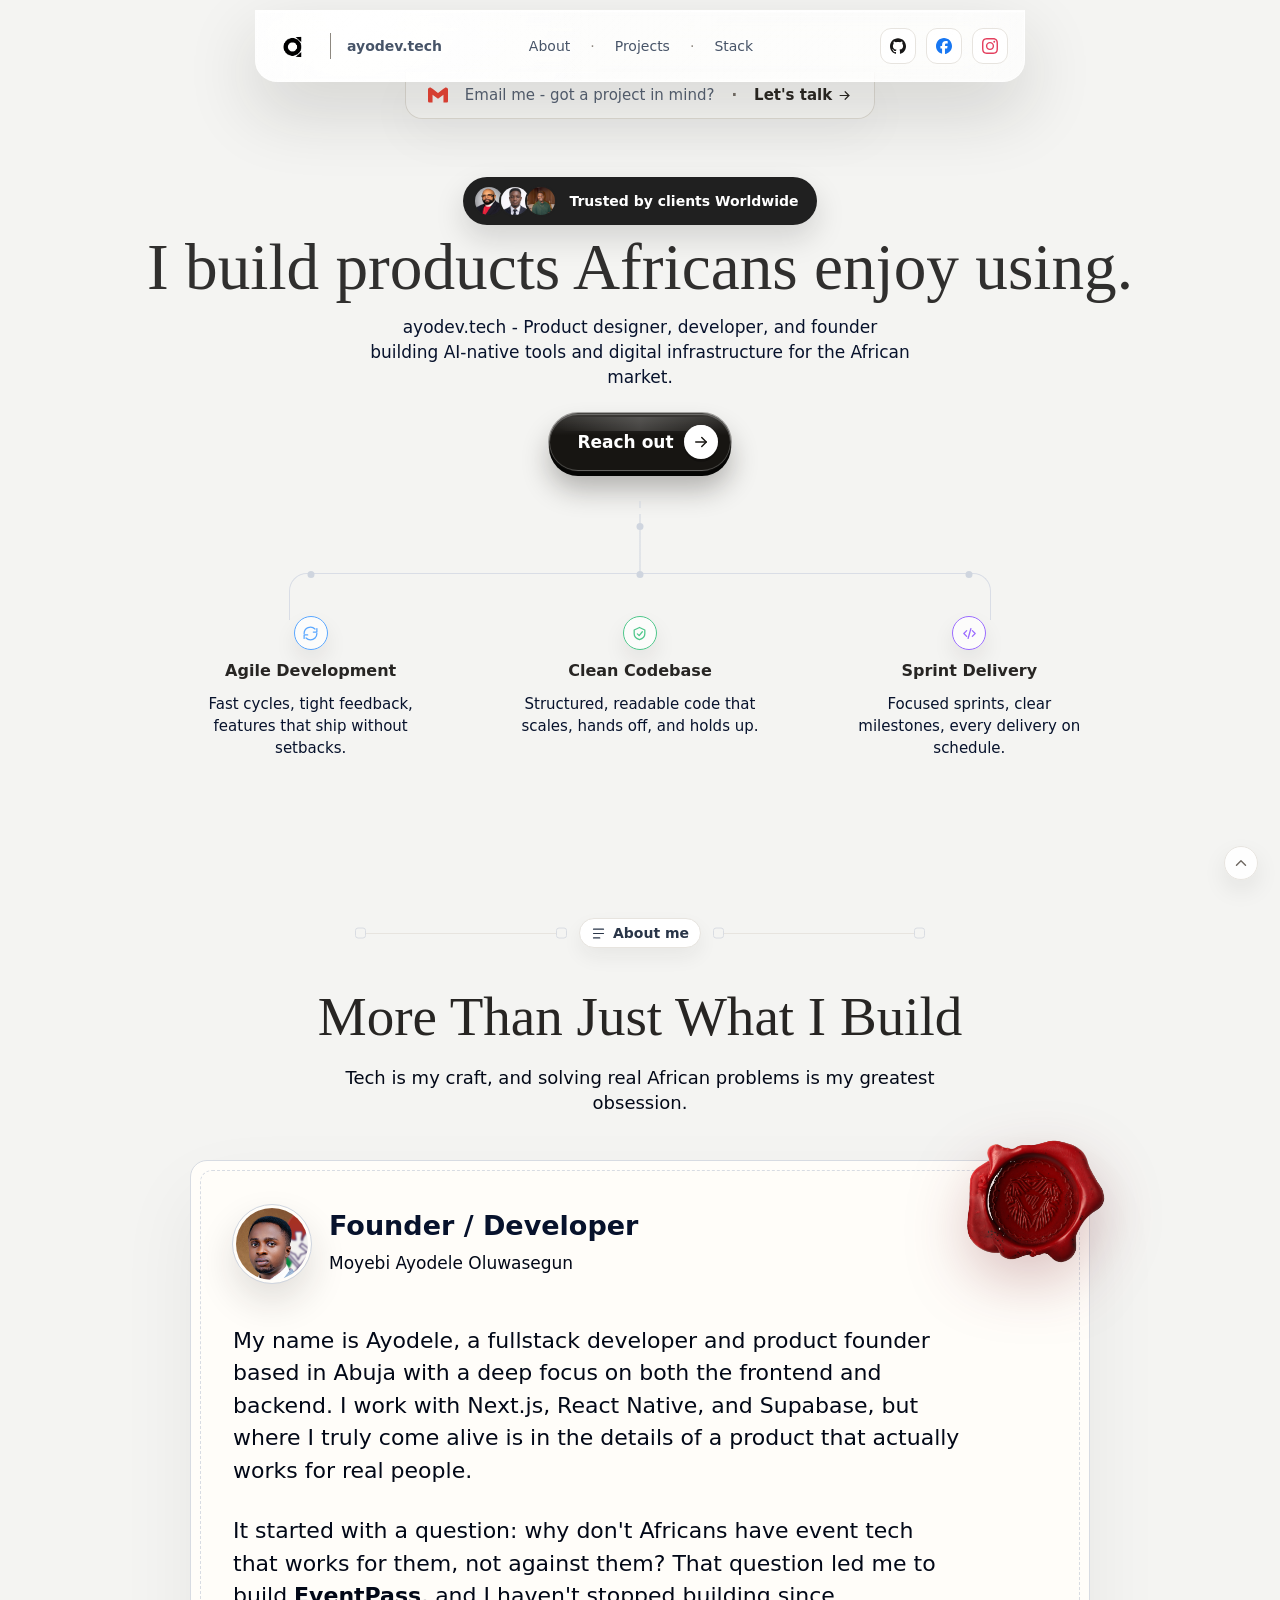
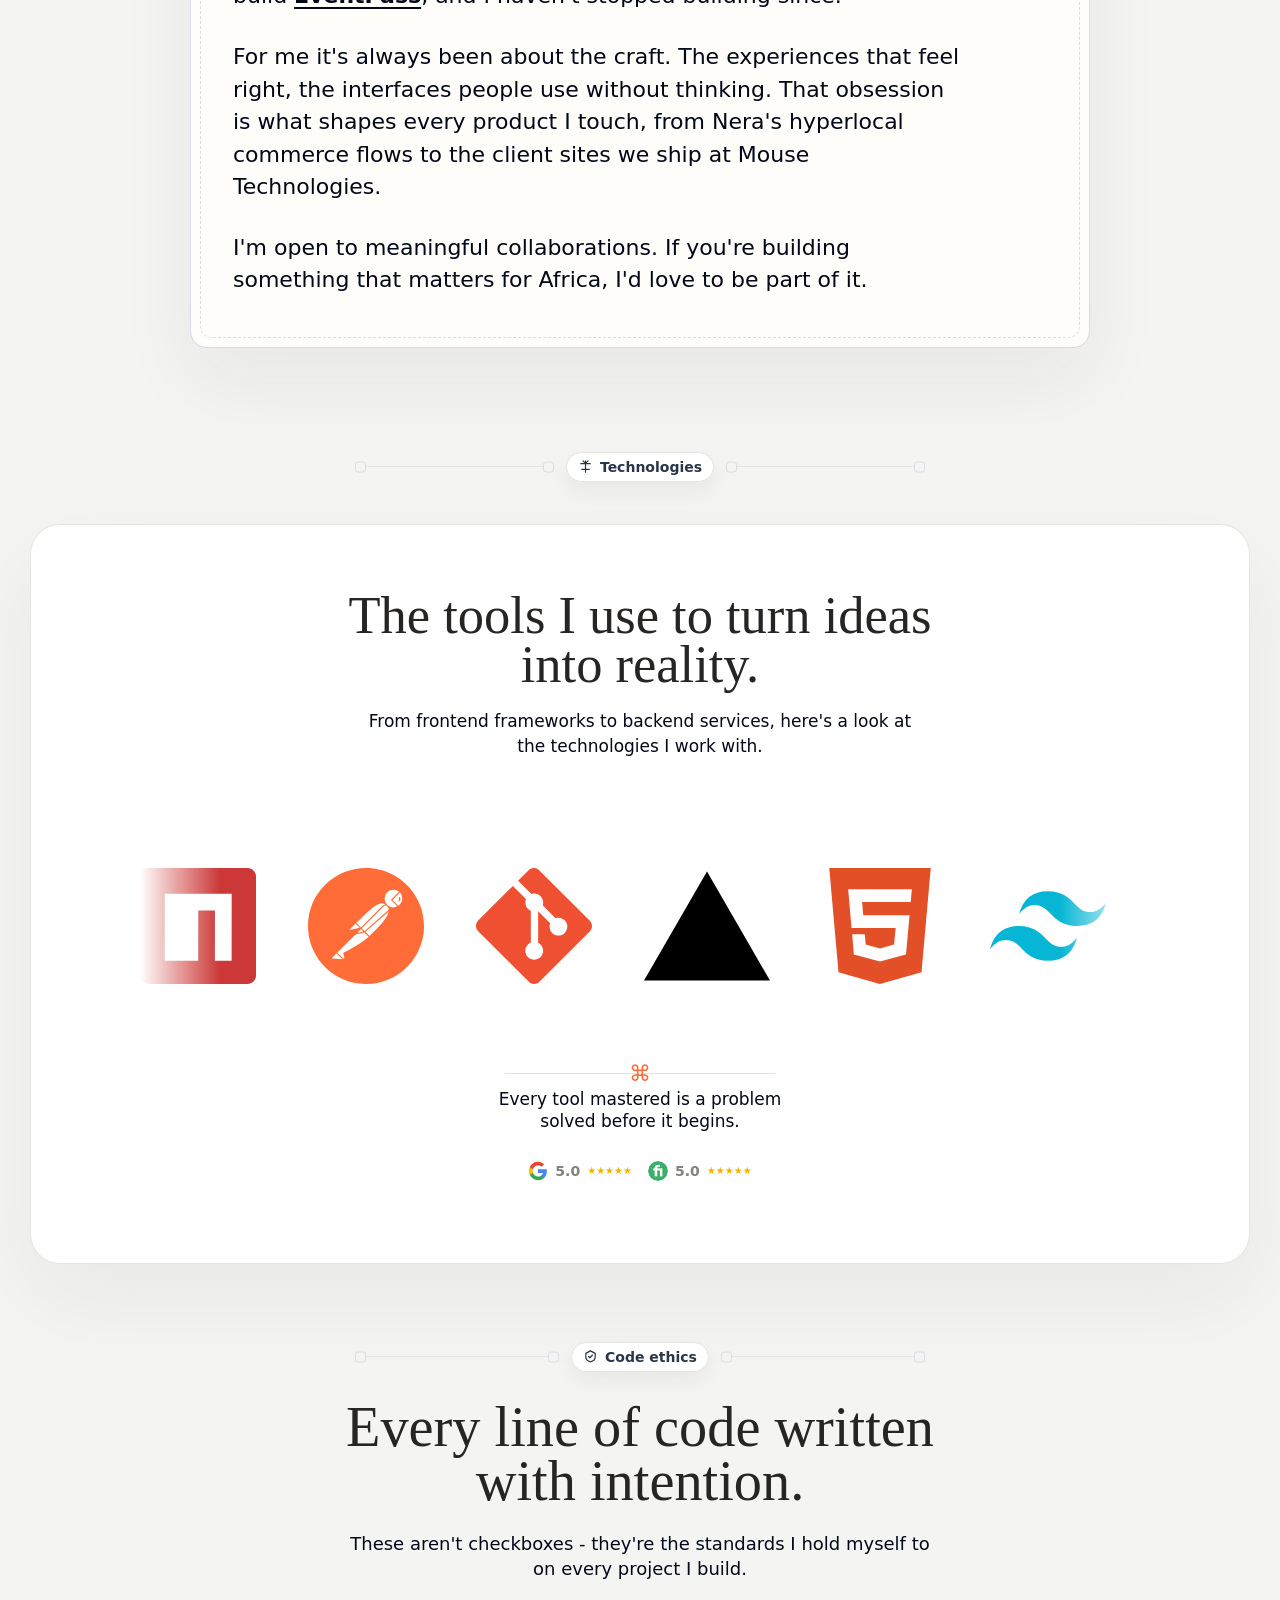
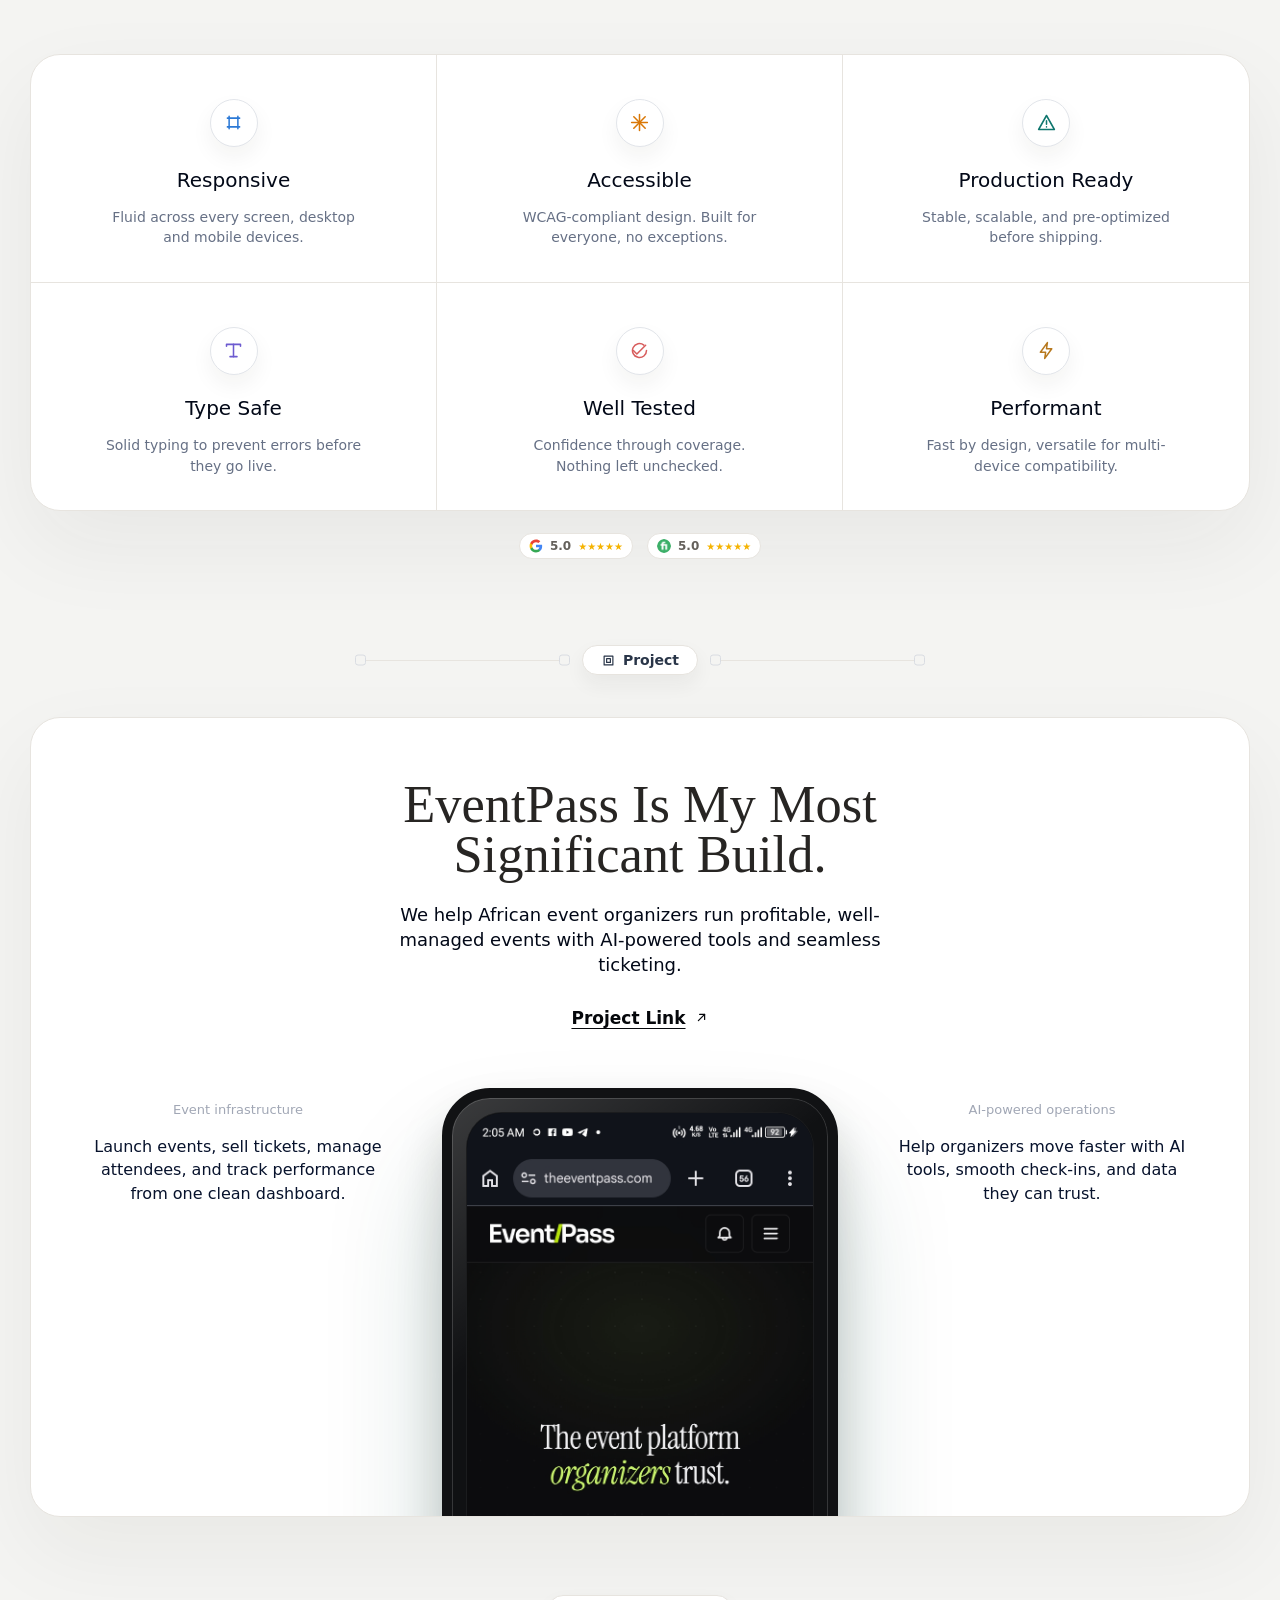
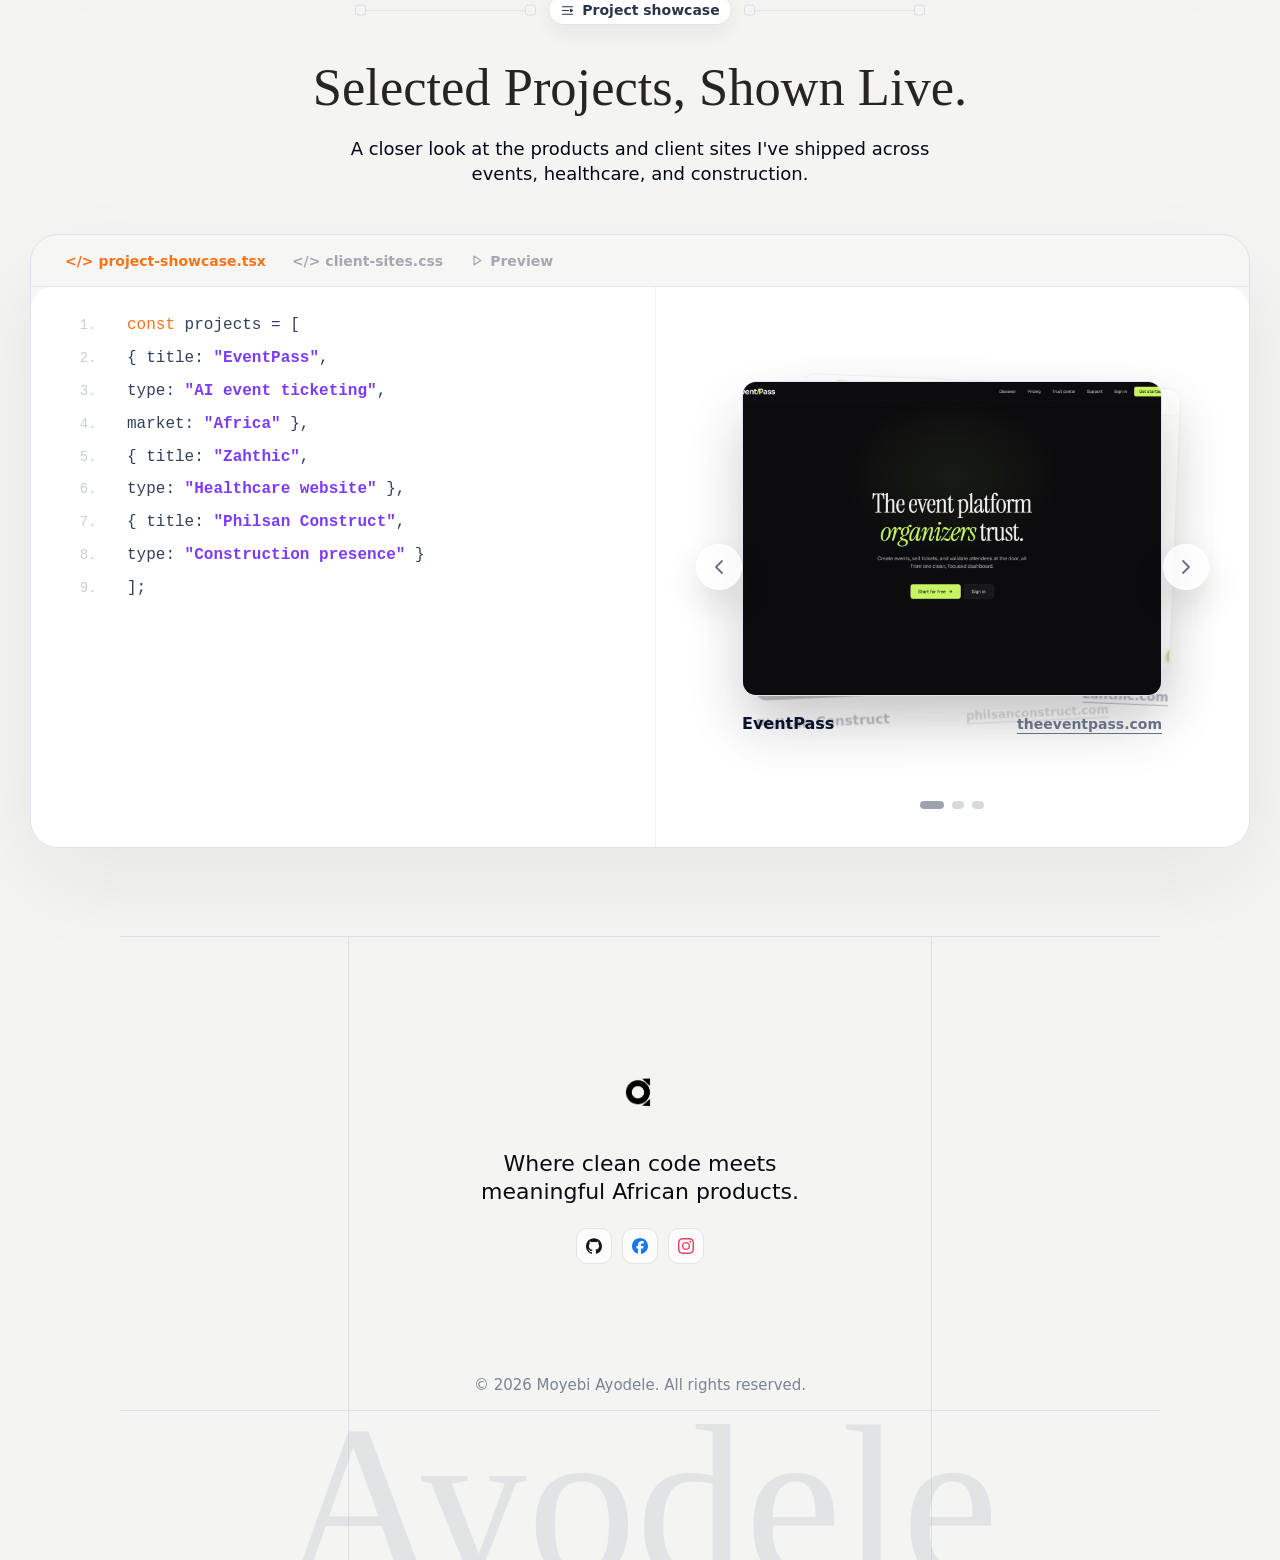
==== index.html @ 5c99cc6e "Add descriptive alt text to images" ====
<!doctype html>
<html lang="en">
  <head>
    <meta charset="utf-8" />
    <meta name="viewport" content="width=device-width, initial-scale=1" />
    <meta
      name="description"
      content="ayodev.tech is the portfolio of Ayodele, a product designer, developer, and founder building AI-native tools and digital infrastructure for the African market."
    />
    <meta name="robots" content="index, follow" />
    <meta name="author" content="Moyebi Ayodele Oluwasegun" />
    <meta name="theme-color" content="#f4f4f2" />
    <link rel="canonical" href="https://ayodev.tech/" />
    <link rel="icon" type="image/png" sizes="32x32" href="/assets/favicon-32.png" />
    <link rel="apple-touch-icon" sizes="180x180" href="/assets/apple-touch-icon.png" />
    <meta property="og:type" content="website" />
    <meta property="og:site_name" content="ayodev.tech" />
    <meta property="og:title" content="ayodev.tech - Product Designer, Developer, Founder" />
    <meta
      property="og:description"
      content="Portfolio of Ayodele, a product designer, developer, and founder building AI-native tools and digital infrastructure for the African market."
    />
    <meta property="og:url" content="https://ayodev.tech/" />
    <meta property="og:image" content="https://ayodev.tech/assets/ayodele-personal-logo.png" />
    <meta property="og:image:type" content="image/png" />
    <meta property="og:image:width" content="1000" />
    <meta property="og:image:height" content="1000" />
    <meta property="og:image:alt" content="ayodev.tech logo" />
    <meta name="twitter:card" content="summary" />
    <meta name="twitter:title" content="ayodev.tech - Product Designer, Developer, Founder" />
    <meta
      name="twitter:description"
      content="Portfolio of Ayodele, a product designer, developer, and founder building AI-native tools and digital infrastructure for the African market."
    />
    <meta name="twitter:image" content="https://ayodev.tech/assets/ayodele-personal-logo.png" />
    <meta name="twitter:image:alt" content="ayodev.tech logo" />
    <script type="application/ld+json">
      {
        "@context": "https://schema.org",
        "@type": "Person",
        "name": "Moyebi Ayodele Oluwasegun",
        "alternateName": "Ayodele",
        "url": "https://ayodev.tech/",
        "email": "mailto:me@ayodev.tech",
        "jobTitle": "Product Designer, Developer, and Founder",
        "description": "Product designer, developer, and founder building AI-native tools and digital infrastructure for the African market.",
        "sameAs": [
          "https://github.com/MoyebiAyo",
          "https://web.facebook.com/moyebi.ayodele/",
          "https://www.instagram.com/ayothedesigner_/"
        ]
      }
    </script>
    <script type="application/ld+json">
      {
        "@context": "https://schema.org",
        "@type": "WebSite",
        "name": "ayodev.tech",
        "url": "https://ayodev.tech/",
        "publisher": {
          "@type": "Person",
          "name": "Moyebi Ayodele Oluwasegun"
        }
      }
    </script>
    <title>ayodev.tech - Product Designer, Developer, Founder</title>
    <link rel="stylesheet" href="styles.css?v=seo-alt-text" />
  </head>
  <body>
    <header class="site-nav" aria-label="Primary navigation">
      <a class="brand" href="#top" aria-label="Ayodele home">
        <img src="assets/ayodele-personal-logo.png" alt="ayodev.tech logo" />
        <span>ayodev.tech</span>
      </a>
      <nav>
        <a href="#about">About</a>
        <span aria-hidden="true">·</span>
        <a href="#projects">Projects</a>
        <span aria-hidden="true">·</span>
        <a href="#stack">Stack</a>
      </nav>
      <div class="nav-actions" aria-label="Social links">
        <a href="https://github.com/MoyebiAyo" aria-label="GitHub">
          <img src="assets/logos/github.svg" alt="GitHub logo" />
        </a>
        <a href="https://web.facebook.com/moyebi.ayodele/" aria-label="Facebook">
          <img src="assets/logos/facebook.svg" alt="Facebook logo" />
        </a>
        <a href="https://www.instagram.com/ayothedesigner_/" aria-label="Instagram">
          <img src="assets/logos/instagram.svg" alt="Instagram logo" />
        </a>
      </div>
    </header>

    <main id="top">
      <section class="hero section">
        <div class="availability">
          <img src="assets/logos/gmail.svg" alt="Gmail icon" />
          <span>Email me - got a project in mind?</span>
          <b aria-hidden="true">·</b>
          <a href="mailto:me@ayodev.tech">
            Let's talk
            <svg class="icon icon-sm" aria-hidden="true" viewBox="0 0 24 24">
              <path d="M5 12h14" />
              <path d="m13 6 6 6-6 6" />
            </svg>
          </a>
        </div>

        <div class="trust-module" data-testimonials>
          <button
            class="trust-pill"
            type="button"
            aria-expanded="false"
            aria-controls="testimonial-popover"
            data-trust-toggle
          >
            <span class="trust-faces" aria-hidden="true">
              <span class="avatar">
                <img src="assets/testimonials/apostle-turner-correct.png" alt="Apostle Turner testimonial portrait" />
              </span>
              <span class="avatar">
                <img src="assets/testimonials/zahthic-ceo.png" alt="PT Cosmas Harrison testimonial portrait" />
              </span>
              <span class="avatar">
                <img src="assets/testimonials/google-client-correct.png" alt="Google client testimonial portrait" />
              </span>
            </span>
            <strong>Trusted by clients Worldwide</strong>
          </button>

          <div class="testimonial-popover" id="testimonial-popover" hidden data-testimonial-popover>
            <div class="testimonial-card" role="dialog" aria-modal="false" aria-label="Client testimonials">
              <div class="testimonial-card-top">
                <div class="testimonial-avatar-rail" aria-label="Choose testimonial">
                  <button class="active" type="button" aria-label="Show _apostleturner testimonial" data-testimonial-dot="0">
                    <img src="assets/testimonials/apostle-turner-correct.png" alt="Apostle Turner testimonial portrait" />
                  </button>
                  <button type="button" aria-label="Show PT Cosmas Harrison testimonial" data-testimonial-dot="1">
                    <img src="assets/testimonials/zahthic-ceo.png" alt="PT Cosmas Harrison testimonial portrait" />
                  </button>
                  <button type="button" aria-label="Show Google client testimonial" data-testimonial-dot="2">
                    <img src="assets/testimonials/google-client-correct.png" alt="Google client testimonial portrait" />
                  </button>
                </div>
                <button class="testimonial-close" type="button" aria-label="Close testimonials" data-testimonial-close>
                  <svg class="icon" aria-hidden="true" viewBox="0 0 24 24">
                    <path d="m6 6 12 12" />
                    <path d="m18 6-12 12" />
                  </svg>
                </button>
              </div>

              <div class="testimonial-stage">
                <article class="active" data-testimonial-panel>
                  <span class="review-brand"><img class="fiverr-logo" src="assets/logos/fiverr-round.png" alt="Fiverr logo" /> ★★★★★</span>
                  <strong>Exceeded expectations.</strong>
                  <p>
                    "Awesome job. You exceeded my expectations. Your attention to detail
                    and design eye were great. I was surprised by how quickly the job was done."
                  </p>
                  <b>_apostleturner</b>
                </article>
                <article data-testimonial-panel>
                  <span class="review-brand"><img class="fiverr-logo" src="assets/logos/fiverr-round.png" alt="Fiverr logo" /> ★★★★★</span>
                  <strong>Exceptional from start to finish.</strong>
                  <p>
                    "The developer demonstrated a rare combination of technical skill,
                    clarity of thought, and professional discipline. He translated our
                    vision into a clean, functional, and well-structured website that
                    accurately represents our brand identity."
                  </p>
                  <p>
                    "Communication was consistent and professional throughout the project.
                    The final result reflects a developer who understands both design and
                    user experience at a high level."
                  </p>
                  <b>PT Cosmas Harrison Ifeanyichukwu, Zahthic Healthcare Solutions</b>
                </article>
                <article data-testimonial-panel>
                  <span class="review-brand"><img src="assets/logos/google-color.svg" alt="Google logo" /> ★★★★★</span>
                  <strong>Trusted delivery</strong>
                  <p>
                    Strategic suggestions, precise feedback handling, and clean execution
                    for businesses that need a stronger digital presence.
                  </p>
                  <b>Google client</b>
                </article>
              </div>
            </div>
          </div>
        </div>

        <h1>I build products Africans enjoy using.</h1>
        <p class="hero-copy">
          ayodev.tech - Product designer, developer, and founder building AI-native
          tools and digital infrastructure for the African market.
        </p>
        <a
          class="cta"
          href="https://wa.me/2348078933943?text=Hi%20Ayodele%2C%20I%20saw%20your%20portfolio%20on%20ayodev.tech%20and%20I%27d%20like%20to%20talk%20about%20a%20project."
          target="_blank"
          rel="noopener noreferrer"
        >
          Reach out
          <span aria-hidden="true">
            <svg class="icon" viewBox="0 0 24 24">
              <path d="M5 12h14" />
              <path d="m13 6 6 6-6 6" />
            </svg>
          </span>
        </a>

        <div class="hero-points" aria-label="Service highlights">
          <article>
            <span class="point-icon blue" aria-hidden="true">
              <svg class="icon" viewBox="0 0 24 24">
                <path d="M21 12a9 9 0 0 1-9 9 8.8 8.8 0 0 1-6.3-2.7" />
                <path d="M3 12a9 9 0 0 1 15.3-6.3" />
                <path d="M3 19v-5h5" />
                <path d="M21 5v5h-5" />
              </svg>
            </span>
            <h2>Agile Development</h2>
            <p>Fast cycles, tight feedback, features that ship without setbacks.</p>
          </article>
          <article>
            <span class="point-icon green" aria-hidden="true">
              <svg class="icon" viewBox="0 0 24 24">
                <path d="M9 12.5 11.5 15 16 9.5" />
                <path d="M12 3.5 19.5 7v5.5c0 4.3-3.1 7.1-7.5 8-4.4-.9-7.5-3.7-7.5-8V7z" />
              </svg>
            </span>
            <h2>Clean Codebase</h2>
            <p>Structured, readable code that scales, hands off, and holds up.</p>
          </article>
          <article>
            <span class="point-icon violet" aria-hidden="true">
              <svg class="icon" viewBox="0 0 24 24">
                <path d="m8 8-4 4 4 4" />
                <path d="m16 8 4 4-4 4" />
                <path d="m14 5-4 14" />
              </svg>
            </span>
            <h2>Sprint Delivery</h2>
            <p>Focused sprints, clear milestones, every delivery on schedule.</p>
          </article>
        </div>
      </section>

      <div class="section-label about-label" aria-hidden="true"><span></span><b><svg class="icon icon-sm" viewBox="0 0 24 24"><path d="M4 5h16" /><path d="M4 12h16" /><path d="M4 19h10" /></svg> About me</b><span></span></div>

      <section id="about" class="section intro">
        <h2>More Than Just What I Build</h2>
        <p class="section-copy">
          Tech is my craft, and solving real African problems is my greatest obsession.
        </p>

        <div class="bio-card-wrap">
          <div class="stamp" aria-hidden="true">
            <img src="assets/red-wax-seal-transparent.png" alt="Red wax seal decoration" />
          </div>
          <article class="bio-card">
            <header>
              <img
                class="founder-photo"
                src="assets/founder-portrait.png"
                alt="Portrait of Moyebi Ayodele Oluwasegun"
                loading="lazy"
                decoding="async"
              />
              <div>
                <h3>Founder / Developer</h3>
                <p>Moyebi Ayodele Oluwasegun</p>
              </div>
            </header>
            <p>
              My name is Ayodele, a fullstack developer and product founder based in Abuja
              with a deep focus on both the frontend and backend. I work with Next.js,
              React Native, and Supabase, but where I truly come alive is in the details
              of a product that actually works for real people.
            </p>
            <p>
              It started with a question: why don't Africans have event tech that works
              for them, not against them? That question led me to build
              <a href="https://theeventpass.com/">EventPass</a>, and I haven't stopped building since.
            </p>
            <p>
              For me it's always been about the craft. The experiences that feel right,
              the interfaces people use without thinking. That obsession is what shapes
              every product I touch, from Nera's hyperlocal commerce flows to the client
              sites we ship at Mouse Technologies.
            </p>
            <p>
              I'm open to meaningful collaborations. If you're building something that
              matters for Africa, I'd love to be part of it.
            </p>
          </article>
        </div>
      </section>

      <div class="section-label about-label stack-label"><span></span><b><svg class="icon icon-sm" viewBox="0 0 24 24"><path d="M12 3v18" /><path d="M4.5 7.5h15" /><path d="M6 16.5h12" /><path d="m8 3 4 4 4-4" /></svg> Technologies</b><span></span></div>

      <section id="stack" class="feature-card stack-card">
        <h2>The tools I use to turn ideas into reality.</h2>
        <p>
          From frontend frameworks to backend services, here's a look at
          the technologies I work with.
        </p>

        <div class="logo-marquee" aria-label="Technology stack">
          <div class="logo-track">
            <img src="assets/logos/npm.svg" alt="npm" />
            <img src="assets/logos/postman.svg" alt="Postman" />
            <img src="assets/logos/git.svg" alt="Git" />
            <img src="assets/logos/vercel.svg" alt="Vercel" />
            <img src="assets/logos/html5.svg" alt="HTML5" />
            <img src="assets/logos/tailwind.svg" alt="Tailwind CSS" />
            <img src="assets/logos/javascript.svg" alt="JavaScript" />
            <img src="assets/logos/paystack.svg" alt="Paystack" />
            <img src="assets/logos/nextjs.svg" alt="Next.js" />
            <img src="assets/logos/reactnative.svg" alt="React Native" />
            <img src="assets/logos/supabase.svg" alt="Supabase" />
            <img src="assets/logos/django.svg" alt="Django" />
            <img src="assets/logos/nodejs.svg" alt="Node.js" />
            <img src="assets/logos/claude.svg" alt="Claude AI" />
            <img src="assets/logos/figma.svg" alt="Figma" />
            <img src="assets/logos/resend.svg" alt="Resend" />
            <img src="assets/logos/cloudflare.svg" alt="Cloudflare" />
            <img src="assets/logos/typescript.svg" alt="TypeScript" />
            <img src="assets/logos/postgresql.svg" alt="PostgreSQL" />
            <img src="assets/logos/expo.svg" alt="Expo" />
          </div>
          <div class="logo-track" aria-hidden="true">
            <img src="assets/logos/npm.svg" alt="npm" />
            <img src="assets/logos/postman.svg" alt="Postman" />
            <img src="assets/logos/git.svg" alt="Git" />
            <img src="assets/logos/vercel.svg" alt="Vercel" />
            <img src="assets/logos/html5.svg" alt="HTML5" />
            <img src="assets/logos/tailwind.svg" alt="Tailwind CSS" />
            <img src="assets/logos/javascript.svg" alt="JavaScript" />
            <img src="assets/logos/paystack.svg" alt="Paystack" />
            <img src="assets/logos/nextjs.svg" alt="Next.js" />
            <img src="assets/logos/reactnative.svg" alt="React Native" />
            <img src="assets/logos/supabase.svg" alt="Supabase" />
            <img src="assets/logos/django.svg" alt="Django" />
            <img src="assets/logos/nodejs.svg" alt="Node.js" />
            <img src="assets/logos/claude.svg" alt="Claude AI" />
            <img src="assets/logos/figma.svg" alt="Figma" />
            <img src="assets/logos/resend.svg" alt="Resend" />
            <img src="assets/logos/cloudflare.svg" alt="Cloudflare" />
            <img src="assets/logos/typescript.svg" alt="TypeScript" />
            <img src="assets/logos/postgresql.svg" alt="PostgreSQL" />
            <img src="assets/logos/expo.svg" alt="Expo" />
          </div>
        </div>

        <p class="tiny-note">
          Every tool mastered is a problem solved before it begins.
        </p>
        <div class="ratings">
          <span><img src="assets/logos/google-color.svg" alt="Google logo" /> 5.0 <b>★★★★★</b></span>
          <span><img class="fiverr-logo" src="assets/logos/fiverr-round.png" alt="Fiverr logo" /> 5.0 <b>★★★★★</b></span>
        </div>
      </section>

      <div id="ethics" class="section-label about-label ethics-label"><span></span><b><svg class="icon icon-sm" viewBox="0 0 24 24"><path d="M12 3 19.5 7v5.5c0 4.3-3.1 7.1-7.5 8-4.4-.9-7.5-3.7-7.5-8V7z" /><path d="m9 12 2 2 4-4" /></svg> Code ethics</b><span></span></div>

      <section class="section ethics">
        <h2>Every line of code written with intention.</h2>
        <p class="section-copy">
          These aren't checkboxes - they're the standards I hold myself to on every project I build.
        </p>

        <div class="ethics-grid">
          <article>
            <span class="mini-icon blue" aria-hidden="true">
              <svg class="icon" viewBox="0 0 24 24"><path d="M5 7h14" /><path d="M5 17h14" /><path d="M7 5v14" /><path d="M17 5v14" /></svg>
            </span>
            <h3>Responsive</h3>
            <p>Fluid across every screen, desktop and mobile devices.</p>
          </article>
          <article>
            <span class="mini-icon orange" aria-hidden="true">
              <svg class="icon" viewBox="0 0 24 24"><path d="M12 3v18" /><path d="M3 12h18" /><path d="m5.5 5.5 13 13" /><path d="m18.5 5.5-13 13" /></svg>
            </span>
            <h3>Accessible</h3>
            <p>WCAG-compliant design. Built for everyone, no exceptions.</p>
          </article>
          <article>
            <span class="mini-icon green" aria-hidden="true">
              <svg class="icon" viewBox="0 0 24 24"><path d="M12 4 21 20H3z" /><path d="M12 10v4" /><path d="M12 17h.01" /></svg>
            </span>
            <h3>Production Ready</h3>
            <p>Stable, scalable, and pre-optimized before shipping.</p>
          </article>
          <article>
            <span class="mini-icon violet" aria-hidden="true">
              <svg class="icon" viewBox="0 0 24 24"><path d="M4 7V5h16v2" /><path d="M12 5v14" /><path d="M8 19h8" /></svg>
            </span>
            <h3>Type Safe</h3>
            <p>Solid typing to prevent errors before they go live.</p>
          </article>
          <article>
            <span class="mini-icon coral" aria-hidden="true">
              <svg class="icon" viewBox="0 0 24 24"><path d="m5 12 4 4L19 6" /><path d="M20 12a8 8 0 1 1-3-6.2" /></svg>
            </span>
            <h3>Well Tested</h3>
            <p>Confidence through coverage. Nothing left unchecked.</p>
          </article>
          <article>
            <span class="mini-icon gold" aria-hidden="true">
              <svg class="icon" viewBox="0 0 24 24"><path d="M13 3 5 14h6l-1 7 8-11h-6z" /></svg>
            </span>
            <h3>Performant</h3>
            <p>Fast by design, versatile for multi-device compatibility.</p>
          </article>
        </div>
        <div class="ratings">
          <span><img src="assets/logos/google-color.svg" alt="Google logo" /> 5.0 <b>★★★★★</b></span>
          <span><img class="fiverr-logo" src="assets/logos/fiverr-round.png" alt="Fiverr logo" /> 5.0 <b>★★★★★</b></span>
        </div>
      </section>

      <div class="section-label about-label project-label"><span></span><b><svg class="icon icon-sm" viewBox="0 0 24 24"><path d="M5 5h14v14H5z" /><path d="M9 9h6v6H9z" /></svg> Project</b><span></span></div>

      <section id="projects" class="feature-card project-card">
        <h2>EventPass Is My Most Significant Build.</h2>
        <p>
          We help African event organizers run profitable, well-managed events with
          AI-powered tools and seamless ticketing.
        </p>
        <a class="text-link project-link" href="https://theeventpass.com/">
          Project Link
          <svg class="icon icon-sm" aria-hidden="true" viewBox="0 0 24 24">
            <path d="M7 17 17 7" />
            <path d="M9 7h8v8" />
          </svg>
        </a>

        <div class="project-showcase">
          <aside>
            <b>Event infrastructure</b>
            <p>Launch events, sell tickets, manage attendees, and track performance from one clean dashboard.</p>
          </aside>
          <div class="phone" aria-label="EventPass app mockup">
            <div class="phone-bar"></div>
            <div class="phone-screen">
              <img
                src="assets/projects/eventpass-mobile.jpg"
                alt="Mobile screenshot of the EventPass website"
                loading="lazy"
                decoding="async"
              />
            </div>
          </div>
          <aside>
            <b>AI-powered operations</b>
            <p>Help organizers move faster with AI tools, smooth check-ins, and data they can trust.</p>
          </aside>
        </div>
      </section>

      <div class="section-label about-label showcase-label"><span></span><b><svg class="icon icon-sm" viewBox="0 0 24 24"><path d="M4 6h16" /><path d="M4 12h10" /><path d="M4 18h16" /><path d="m17 10 3 2-3 2z" /></svg> Project showcase</b><span></span></div>

      <section id="showcase" class="section project-gallery" aria-labelledby="showcase-title">
        <h2 id="showcase-title">Selected Projects, Shown Live.</h2>
        <p class="section-copy">
          A closer look at the products and client sites I've shipped across events, healthcare, and construction.
        </p>

        <div class="showcase-window" data-project-carousel>
          <div class="showcase-tabs" aria-hidden="true">
            <span class="active">&lt;/&gt; project-showcase.tsx</span>
            <span>&lt;/&gt; client-sites.css</span>
            <span><svg class="icon icon-sm" aria-hidden="true" viewBox="0 0 24 24"><path d="m8 5 11 7-11 7z" /></svg> Preview</span>
          </div>

          <div class="showcase-body">
            <div class="showcase-code" aria-hidden="true">
              <ol>
                <li><span>const</span> projects = [</li>
                <li>  { title: <b>"EventPass"</b>,</li>
                <li>    type: <b>"AI event ticketing"</b>,</li>
                <li>    market: <b>"Africa"</b> },</li>
                <li>  { title: <b>"Zahthic"</b>,</li>
                <li>    type: <b>"Healthcare website"</b> },</li>
                <li>  { title: <b>"Philsan Construct"</b>,</li>
                <li>    type: <b>"Construction presence"</b> }</li>
                <li>];</li>
              </ol>
            </div>

            <div class="showcase-preview">
              <button class="carousel-arrow prev" type="button" aria-label="Previous project" data-project-prev>
                <svg class="icon" aria-hidden="true" viewBox="0 0 24 24">
                  <path d="m15 18-6-6 6-6" />
                </svg>
              </button>
              <div class="project-track" data-project-track>
                <article class="project-slide">
                  <img src="assets/projects/eventpass.png" alt="EventPass website screenshot" />
                  <div>
                    <strong>EventPass</strong>
                    <a href="https://theeventpass.com/">theeventpass.com</a>
                  </div>
                </article>
                <article class="project-slide">
                  <img src="assets/projects/zahthic.png" alt="Zahthic website screenshot" />
                  <div>
                    <strong>Zahthic Healthcare</strong>
                    <a href="https://zahthic.com/">zahthic.com</a>
                  </div>
                </article>
                <article class="project-slide">
                  <img src="assets/projects/philsanconstruct.png" alt="Philsan Construct website screenshot" />
                  <div>
                    <strong>Philsan Construct</strong>
                    <a href="https://philsanconstruct.com/">philsanconstruct.com</a>
                  </div>
                </article>
              </div>
              <button class="carousel-arrow next" type="button" aria-label="Next project" data-project-next>
                <svg class="icon" aria-hidden="true" viewBox="0 0 24 24">
                  <path d="m9 18 6-6-6-6" />
                </svg>
              </button>
              <div class="project-dots" aria-label="Project carousel position" data-project-dots>
                <button class="active" type="button" aria-label="Show EventPass" data-project-dot="0"></button>
                <button type="button" aria-label="Show Zahthic" data-project-dot="1"></button>
                <button type="button" aria-label="Show Philsan Construct" data-project-dot="2"></button>
              </div>
            </div>
          </div>
        </div>
      </section>

    </main>

    <footer id="footer">
      <img src="assets/ayodele-personal-logo.png" alt="ayodev.tech logo" />
      <h2>Where clean code meets meaningful African products.</h2>
      <div>
        <a href="https://github.com/MoyebiAyo" aria-label="GitHub">
          <img src="assets/logos/github.svg" alt="GitHub logo" />
        </a>
        <a href="https://web.facebook.com/moyebi.ayodele/" aria-label="Facebook">
          <img src="assets/logos/facebook.svg" alt="Facebook logo" />
        </a>
        <a href="https://www.instagram.com/ayothedesigner_/" aria-label="Instagram">
          <img src="assets/logos/instagram.svg" alt="Instagram logo" />
        </a>
      </div>
      <p>© 2026 Moyebi Ayodele. All rights reserved.</p>
      <strong aria-hidden="true">Ayodele</strong>
      <a class="to-top" href="#top" aria-label="Back to top">
        <svg class="icon" aria-hidden="true" viewBox="0 0 24 24">
          <path d="m6 15 6-6 6 6" />
        </svg>
      </a>
    </footer>
    <script>
      (() => {
        const module = document.querySelector("[data-testimonials]");
        if (!module) return;

        const toggle = module.querySelector("[data-trust-toggle]");
        const popover = module.querySelector("[data-testimonial-popover]");
        const card = module.querySelector(".testimonial-card");
        const close = module.querySelector("[data-testimonial-close]");
        const dots = Array.from(module.querySelectorAll("[data-testimonial-dot]"));
        const panels = Array.from(module.querySelectorAll("[data-testimonial-panel]"));
        const motionQuery = window.matchMedia("(prefers-reduced-motion: reduce)");
        let active = 0;
        let cycleTimer;
        let audioContext;

        const playRollingPop = () => {
          if (motionQuery.matches) return;

          const AudioContext = window.AudioContext || window.webkitAudioContext;
          if (!AudioContext) return;

          audioContext ||= new AudioContext();
          audioContext.resume();

          const now = audioContext.currentTime;
          const master = audioContext.createGain();
          master.gain.setValueAtTime(0.001, now);
          master.gain.exponentialRampToValueAtTime(0.22, now + 0.015);
          master.gain.exponentialRampToValueAtTime(0.001, now + 0.46);
          master.connect(audioContext.destination);

          const blip = (offset, frequency, duration, type = "triangle") => {
            const oscillator = audioContext.createOscillator();
            const gain = audioContext.createGain();
            const start = now + offset;
            oscillator.type = type;
            oscillator.frequency.setValueAtTime(frequency, start);
            oscillator.frequency.exponentialRampToValueAtTime(frequency * 0.62, start + duration);
            gain.gain.setValueAtTime(0.001, start);
            gain.gain.exponentialRampToValueAtTime(0.18, start + 0.01);
            gain.gain.exponentialRampToValueAtTime(0.001, start + duration);
            oscillator.connect(gain);
            gain.connect(master);
            oscillator.start(start);
            oscillator.stop(start + duration + 0.03);
          };

          blip(0, 190, 0.08);
          blip(0.08, 240, 0.08);
          blip(0.16, 310, 0.08);
          blip(0.25, 120, 0.18, "sine");
        };

        const setActive = (index) => {
          active = (index + panels.length) % panels.length;

          panels.forEach((panel, panelIndex) => {
            panel.classList.toggle("active", panelIndex === active);
          });

          dots.forEach((dot, dotIndex) => {
            dot.classList.toggle("active", dotIndex === active);
            dot.setAttribute("aria-current", dotIndex === active ? "true" : "false");
          });
        };

        const startCycle = () => {
          window.clearInterval(cycleTimer);
          cycleTimer = window.setInterval(() => setActive(active + 1), 3600);
        };

        const openTestimonials = () => {
          popover.hidden = false;
          toggle.setAttribute("aria-expanded", "true");
          module.classList.add("is-rolling");
          popover.getBoundingClientRect();
          module.classList.add("is-open");
          card.classList.add("is-open");
          card.style.opacity = "1";
          card.style.transform = "translateY(0) scale(1) rotateX(0deg)";
          playRollingPop();
          startCycle();
          window.setTimeout(() => module.classList.remove("is-rolling"), 620);
        };

        const closeTestimonials = () => {
          module.classList.remove("is-open", "is-rolling");
          card.classList.remove("is-open");
          card.style.opacity = "0";
          card.style.transform = "translateY(-18px) scale(0.88) rotateX(14deg)";
          toggle.setAttribute("aria-expanded", "false");
          window.clearInterval(cycleTimer);
          popover.hidden = true;
        };

        toggle.addEventListener("click", () => {
          if (module.classList.contains("is-open")) {
            closeTestimonials();
          } else {
            openTestimonials();
          }
        });

        close.addEventListener("click", closeTestimonials);

        dots.forEach((dot) => {
          dot.addEventListener("click", () => {
            setActive(Number(dot.dataset.testimonialDot));
            playRollingPop();
            startCycle();
          });
        });

        document.addEventListener("keydown", (event) => {
          if (event.key === "Escape" && module.classList.contains("is-open")) {
            closeTestimonials();
            toggle.focus();
          }
        });

        document.addEventListener("click", (event) => {
          if (!module.contains(event.target) && module.classList.contains("is-open")) {
            closeTestimonials();
          }
        });

        setActive(0);
      })();

      (() => {
        const carousel = document.querySelector("[data-project-carousel]");
        if (!carousel) return;

        const slides = Array.from(carousel.querySelectorAll(".project-slide"));
        const dots = Array.from(carousel.querySelectorAll("[data-project-dot]"));
        const prev = carousel.querySelector("[data-project-prev]");
        const next = carousel.querySelector("[data-project-next]");
        let active = 0;
        let timer;

        const setActive = (index) => {
          active = (index + slides.length) % slides.length;
          const nextIndex = (active + 1) % slides.length;
          const prevIndex = (active - 1 + slides.length) % slides.length;

          slides.forEach((slide, slideIndex) => {
            slide.classList.remove("active", "next", "prev", "hidden");
            if (slideIndex === active) {
              slide.classList.add("active");
            } else if (slideIndex === nextIndex) {
              slide.classList.add("next");
            } else if (slideIndex === prevIndex) {
              slide.classList.add("prev");
            } else {
              slide.classList.add("hidden");
            }
          });

          dots.forEach((dot, dotIndex) => {
            dot.classList.toggle("active", dotIndex === active);
            dot.setAttribute("aria-current", dotIndex === active ? "true" : "false");
          });
        };

        const restart = () => {
          window.clearInterval(timer);
          timer = window.setInterval(() => setActive(active + 1), 4200);
        };

        prev.addEventListener("click", () => {
          setActive(active - 1);
          restart();
        });

        next.addEventListener("click", () => {
          setActive(active + 1);
          restart();
        });

        dots.forEach((dot) => {
          dot.addEventListener("click", () => {
            setActive(Number(dot.dataset.projectDot));
            restart();
          });
        });

        setActive(0);
        restart();
      })();
    </script>
  </body>
</html>
---- styles.css ----
:root {
  --bg: #f4f4f2;
  --card: #ffffff;
  --ink: #272523;
  --muted: #6e6a65;
  --soft: #dfddd8;
  --line: #e7e4df;
  --shadow: 0 22px 60px rgba(32, 30, 27, 0.06);
  --serif: Georgia, "Times New Roman", serif;
  --sans: Inter, ui-sans-serif, system-ui, -apple-system, BlinkMacSystemFont, "Segoe UI", sans-serif;
}

* {
  box-sizing: border-box;
}

html {
  scroll-behavior: smooth;
}

body {
  margin: 0;
  background: var(--bg);
  color: var(--ink);
  font-family: var(--sans);
  font-size: 15px;
}

a {
  color: inherit;
  text-decoration: none;
}

.icon {
  display: block;
  width: 18px;
  height: 18px;
  flex: 0 0 auto;
  fill: none;
  stroke: currentColor;
  stroke-width: 1.9;
  stroke-linecap: round;
  stroke-linejoin: round;
}

.icon-sm {
  width: 15px;
  height: 15px;
}

.site-nav {
  position: sticky;
  top: 10px;
  z-index: 20;
  display: flex;
  align-items: center;
  justify-content: space-between;
  width: min(770px, calc(100% - 28px));
  height: 72px;
  margin: 0 auto;
  padding: 14px 16px 14px 18px;
  border: 1px solid rgba(255, 255, 255, 0.68);
  border-radius: 0 0 22px 22px;
  background:
    linear-gradient(135deg, rgba(255, 255, 255, 0.72), rgba(255, 255, 255, 0.34)),
    rgba(255, 255, 255, 0.28);
  box-shadow:
    inset 0 1px 0 rgba(255, 255, 255, 0.86),
    inset 0 -1px 0 rgba(255, 255, 255, 0.22),
    0 28px 70px rgba(32, 30, 27, 0.16);
  backdrop-filter: blur(26px) saturate(170%) contrast(1.04);
  -webkit-backdrop-filter: blur(26px) saturate(170%) contrast(1.04);
  isolation: isolate;
  overflow: hidden;
}

.site-nav::before {
  content: "";
  position: absolute;
  inset: 0;
  z-index: -1;
  border-radius: inherit;
  background:
    radial-gradient(circle at 15% 0%, rgba(255, 255, 255, 0.74), transparent 34%),
    linear-gradient(90deg, rgba(255, 255, 255, 0.18), transparent 46%, rgba(255, 255, 255, 0.28));
  pointer-events: none;
}

.site-nav::after {
  content: "";
  position: absolute;
  inset: 1px;
  z-index: -1;
  border: 1px solid rgba(255, 255, 255, 0.28);
  border-radius: inherit;
  pointer-events: none;
}

.brand,
.nav-actions,
.site-nav nav {
  display: flex;
  align-items: center;
}

.brand {
  gap: 16px;
  min-width: 184px;
  font-weight: 650;
  font-size: 14px;
  color: #475468;
}

.brand img,
footer img {
  width: 40px;
  height: 40px;
  object-fit: contain;
  border-radius: 0;
  background: transparent;
}

.brand::after {
  content: "";
  order: 1;
  width: 1px;
  height: 26px;
  background: #8d8880;
}

.brand span {
  order: 2;
}

.site-nav nav {
  gap: 20px;
  color: #475468;
  font-size: 14px;
  font-weight: 520;
}

.site-nav nav span {
  color: #8f8981;
}

.nav-actions {
  justify-content: flex-end;
  gap: 10px;
  min-width: 184px;
}

.nav-actions a,
footer div a {
  display: grid;
  place-items: center;
  width: 36px;
  height: 36px;
  border: 1px solid var(--line);
  border-radius: 11px;
  color: #6f6a63;
  font-size: 13px;
  font-weight: 700;
  background: rgba(255, 255, 255, 0.72);
  backdrop-filter: blur(12px);
  -webkit-backdrop-filter: blur(12px);
}

.nav-actions img,
footer div img {
  width: 16px;
  height: 16px;
  object-fit: contain;
}

.section {
  width: min(890px, calc(100% - 32px));
  margin: 0 auto;
  text-align: center;
}

.hero {
  width: min(1050px, calc(100% - 32px));
  min-height: calc(100dvh - 72px);
  padding: 0 0 120px;
}

.availability {
  display: flex;
  align-items: center;
  gap: 17px;
  width: max-content;
  min-height: 47px;
  margin: 0 auto 58px;
  padding: 0 22px;
  border: 1px solid #dedbd4;
  border-top: 0;
  border-radius: 0 0 17px 17px;
  background: rgba(250, 250, 248, 0.78);
  color: #566173;
  font-size: 15px;
  box-shadow: 0 18px 48px rgba(32, 30, 27, 0.04);
}

.availability img {
  width: 20px;
  height: 20px;
}

.availability b {
  color: #77716a;
  font-weight: 600;
}

.availability a {
  display: inline-flex;
  align-items: center;
  gap: 5px;
  color: #292622;
  font-weight: 650;
}

.trust-module {
  position: relative;
  z-index: 4;
  width: max-content;
  margin: 0 auto 13px;
  perspective: 900px;
}

.trust-pill {
  display: flex;
  align-items: center;
  gap: 12px;
  width: max-content;
  padding: 8px 18px 8px 10px;
  border: 0;
  border-radius: 999px;
  background: #202020;
  color: #fff;
  box-shadow: 0 13px 30px rgba(20, 19, 17, 0.15);
  cursor: pointer;
  font: inherit;
  font-size: 14px;
  transform-origin: 50% 100%;
  transition:
    border-radius 320ms cubic-bezier(.2, .9, .25, 1.2),
    box-shadow 320ms ease,
    transform 320ms cubic-bezier(.2, .9, .25, 1.2);
}

.trust-pill:hover {
  transform: translateY(-2px);
  box-shadow: 0 18px 36px rgba(20, 19, 17, 0.2);
}

.trust-pill:focus-visible,
.testimonial-close:focus-visible,
.testimonial-avatar-rail button:focus-visible {
  outline: 3px solid rgba(15, 118, 110, 0.35);
  outline-offset: 3px;
}

.trust-module.is-open .trust-pill {
  border-radius: 22px 22px 14px 14px;
  transform: translateY(11px) rotateX(-14deg) scale(0.98);
  box-shadow: 0 10px 20px rgba(20, 19, 17, 0.1);
}

.trust-module.is-rolling .trust-pill {
  animation: trust-bar-fall 520ms cubic-bezier(.18, .95, .22, 1.18);
}

.trust-faces {
  display: flex;
  align-items: center;
}

.avatar {
  display: grid;
  place-items: center;
  width: 32px;
  height: 32px;
  margin-right: -6px;
  border: 2px solid #202020;
  border-radius: 50%;
  color: #fff;
  background: #dedbd4;
  overflow: hidden;
  transform: translateZ(0);
  transition: transform 260ms ease;
}

.avatar:last-child {
  margin-right: 0;
}

.avatar img,
.testimonial-avatar-rail img {
  width: 100%;
  height: 100%;
  object-fit: cover;
}

.trust-module.is-rolling .avatar {
  animation: avatar-roll 620ms ease both;
}

.trust-module.is-rolling .avatar:nth-child(2) {
  animation-delay: 55ms;
}

.trust-module.is-rolling .avatar:nth-child(3) {
  animation-delay: 110ms;
}

.testimonial-popover {
  position: absolute;
  top: calc(100% + 11px);
  left: 50%;
  width: min(520px, calc(100vw - 32px));
  transform: translateX(-50%);
}

.testimonial-card {
  position: relative;
  isolation: isolate;
  overflow: hidden;
  padding: 22px;
  border: 1px solid rgba(255, 255, 255, 0.7);
  border-radius: 28px;
  background:
    radial-gradient(circle at 18% 0%, rgba(15, 118, 110, 0.22), transparent 34%),
    radial-gradient(circle at 90% 14%, rgba(32, 32, 32, 0.12), transparent 28%),
    linear-gradient(135deg, rgba(255, 255, 255, 0.96), rgba(255, 255, 255, 0.7)),
    rgba(255, 255, 255, 0.82);
  box-shadow:
    inset 0 1px 0 rgba(255, 255, 255, 0.9),
    inset 0 -1px 0 rgba(32, 30, 27, 0.06),
    0 34px 80px rgba(32, 30, 27, 0.24);
  backdrop-filter: blur(24px) saturate(165%);
  -webkit-backdrop-filter: blur(24px) saturate(165%);
  opacity: 0;
  transform: translateY(-18px) scale(0.88) rotateX(14deg);
  transform-origin: 50% 0%;
  transition:
    opacity 260ms ease,
    transform 420ms cubic-bezier(.18, .95, .22, 1.18);
}

.testimonial-card::before {
  content: "";
  position: absolute;
  inset: 8px;
  z-index: -1;
  border: 1px solid rgba(255, 255, 255, 0.55);
  border-radius: 22px;
  pointer-events: none;
}

.testimonial-card::after {
  content: "CLIENT NOTES";
  position: absolute;
  right: 24px;
  bottom: 16px;
  color: rgba(39, 37, 35, 0.14);
  font-size: 10px;
  font-weight: 900;
  letter-spacing: 0.18em;
  pointer-events: none;
}

.trust-module.is-open .testimonial-card,
.testimonial-card.is-open {
  opacity: 1;
  transform: translateY(0) scale(1) rotateX(0);
}

.testimonial-card-top {
  display: flex;
  align-items: center;
  justify-content: space-between;
  gap: 14px;
  margin-bottom: 18px;
}

.testimonial-avatar-rail {
  display: flex;
  align-items: center;
  gap: 9px;
  padding: 6px 10px 6px 6px;
  border: 1px solid rgba(255, 255, 255, 0.68);
  border-radius: 999px;
  background: rgba(255, 255, 255, 0.46);
  box-shadow: inset 0 1px 0 rgba(255, 255, 255, 0.72);
}

.testimonial-avatar-rail button,
.testimonial-close {
  border: 0;
  cursor: pointer;
  font: inherit;
}

.testimonial-avatar-rail button {
  position: relative;
  width: 50px;
  height: 50px;
  padding: 0;
  border: 2px solid #fff;
  border-radius: 50%;
  background: #dedbd4;
  box-shadow: 0 12px 24px rgba(20, 19, 17, 0.12);
  opacity: 0.66;
  overflow: hidden;
  transform: scale(0.92);
  transition:
    opacity 220ms ease,
    transform 220ms ease,
    box-shadow 220ms ease;
}

.testimonial-avatar-rail button.active {
  opacity: 1;
  transform: translateY(-2px) scale(1.1);
  box-shadow:
    0 0 0 4px rgba(15, 118, 110, 0.12),
    0 16px 34px rgba(15, 118, 110, 0.26);
}

.trust-module.is-open .testimonial-avatar-rail button {
  animation: avatar-rise 520ms cubic-bezier(.2, .9, .25, 1.2);
}

.trust-module.is-open .testimonial-avatar-rail button:nth-child(2) {
  animation-delay: 70ms;
}

.trust-module.is-open .testimonial-avatar-rail button:nth-child(3) {
  animation-delay: 140ms;
}

.testimonial-close {
  display: grid;
  place-items: center;
  width: 38px;
  height: 38px;
  border-radius: 50%;
  background: rgba(32, 32, 32, 0.1);
  color: #292622;
  line-height: 1;
  transition:
    background 180ms ease,
    transform 180ms ease;
}

.testimonial-close:hover {
  background: rgba(32, 32, 32, 0.16);
  transform: rotate(6deg) scale(1.04);
}

.testimonial-stage {
  position: relative;
  min-height: 350px;
  text-align: left;
}

.testimonial-stage article {
  position: absolute;
  inset: 0;
  padding: 6px 4px 18px;
  opacity: 0;
  pointer-events: none;
  transform: translateY(18px) scale(0.98);
  transition:
    opacity 260ms ease,
    transform 320ms cubic-bezier(.2, .9, .25, 1);
}

.testimonial-stage article.active {
  opacity: 1;
  pointer-events: auto;
  transform: translateY(0) scale(1);
}

.review-brand {
  display: inline-flex;
  align-items: center;
  gap: 8px;
  margin-bottom: 18px;
  padding: 8px 11px;
  border: 1px solid rgba(39, 37, 35, 0.08);
  border-radius: 999px;
  background: rgba(255, 255, 255, 0.56);
  color: #5c5751;
  font-size: 12px;
  font-weight: 800;
  box-shadow: inset 0 1px 0 rgba(255, 255, 255, 0.72);
}

.review-brand img {
  width: 18px;
  height: 18px;
  object-fit: contain;
}

.testimonial-stage strong {
  display: block;
  max-width: 370px;
  margin-bottom: 16px;
  color: #292622;
  font-family: var(--serif);
  font-size: 34px;
  font-weight: 500;
  line-height: 0.98;
}

.testimonial-stage p {
  position: relative;
  margin: 0 0 12px;
  padding-left: 18px;
  border-left: 2px solid rgba(15, 118, 110, 0.28);
  color: #494541;
  font-size: 15px;
  line-height: 1.7;
}

.testimonial-stage b {
  display: block;
  width: fit-content;
  margin-top: 20px;
  padding: 9px 12px;
  border-radius: 999px;
  background: #202020;
  color: #292622;
  color: #fff;
  font-size: 12px;
  line-height: 1.45;
}

@keyframes trust-bar-fall {
  0% {
    transform: translateY(0) rotateX(0) scale(1);
  }
  42% {
    transform: translateY(18px) rotateX(-18deg) scale(0.97);
  }
  72% {
    transform: translateY(7px) rotateX(8deg) scale(1.01);
  }
  100% {
    transform: translateY(11px) rotateX(-14deg) scale(0.98);
  }
}

@keyframes avatar-roll {
  0% {
    transform: translateX(0) rotate(0) scale(1);
  }
  55% {
    transform: translateX(8px) rotate(18deg) scale(1.08);
  }
  100% {
    transform: translateX(0) rotate(0) scale(1);
  }
}

@keyframes avatar-rise {
  0% {
    opacity: 0;
    transform: translateY(14px) scale(0.84);
  }
  100% {
    opacity: 0.66;
    transform: translateY(0) scale(0.92);
  }
}

h1,
h2 {
  margin: 0;
  font-family: var(--serif);
  font-weight: 500;
  letter-spacing: 0;
}

.hero h1 {
  max-width: 990px;
  margin: 0 auto;
  font-size: clamp(64px, 5.1vw, 88px);
  line-height: 0.91;
  color: #302f2e;
}

.hero-copy,
.section-copy,
.feature-card > p {
  max-width: 440px;
  margin: 18px auto 0;
  color: var(--muted);
  line-height: 1.45;
}

.hero-copy {
  max-width: 540px;
  color: #07122c;
  font-size: 17px;
  line-height: 1.45;
}

.cta {
  position: relative;
  display: inline-flex;
  align-items: center;
  gap: 10px;
  margin-top: 24px;
  padding: 11px 12px 11px 27px;
  border-radius: 999px;
  background:
    linear-gradient(180deg, rgba(255, 255, 255, 0.16), rgba(255, 255, 255, 0) 38%),
    #171512;
  color: #fff;
  border: 1px solid rgba(255, 255, 255, 0.2);
  outline: 1px solid rgba(23, 21, 18, 0.35);
  font-weight: 700;
  font-size: 17px;
  box-shadow:
    0 5px 0 #050504,
    0 18px 28px rgba(23, 21, 18, 0.3),
    inset 0 1px 0 rgba(255, 255, 255, 0.24);
  transform: translateY(0);
  transition:
    box-shadow 180ms ease,
    transform 180ms ease,
    background-color 180ms ease;
}

.cta::before {
  content: "";
  position: absolute;
  inset: 3px 9px auto;
  height: 14px;
  border-radius: 999px;
  background: linear-gradient(90deg, transparent, rgba(255, 255, 255, 0.16), transparent);
  pointer-events: none;
}

.cta span {
  display: grid;
  place-items: center;
  width: 34px;
  height: 34px;
  border-radius: 50%;
  background: #fff;
  color: #171512;
  box-shadow:
    0 3px 0 rgba(0, 0, 0, 0.22),
    inset 0 1px 0 rgba(255, 255, 255, 0.88);
  transition: transform 180ms ease;
}

.cta:hover {
  transform: translateY(-2px);
  box-shadow:
    0 7px 0 #050504,
    0 22px 34px rgba(23, 21, 18, 0.32),
    inset 0 1px 0 rgba(255, 255, 255, 0.28);
}

.cta:hover span {
  transform: translateX(2px);
}

.cta:active {
  transform: translateY(4px);
  box-shadow:
    0 1px 0 #050504,
    0 9px 16px rgba(23, 21, 18, 0.22),
    inset 0 1px 0 rgba(255, 255, 255, 0.18);
}

.cta:active span {
  transform: translateX(2px) translateY(1px);
}

.hero-points {
  position: relative;
  display: grid;
  grid-template-columns: repeat(3, 1fr);
  gap: 88px;
  max-width: 900px;
  margin: 78px auto 0;
  padding-top: 67px;
}

.hero-points::before {
  content: "";
  position: absolute;
  top: 24px;
  left: 50%;
  width: min(700px, calc(100% - 58px));
  height: 46px;
  border: 1px solid #d9dde6;
  border-bottom: 0;
  border-radius: 18px 18px 0 0;
  transform: translateX(-50%);
}

.hero-points::after {
  content: "";
  position: absolute;
  top: -48px;
  left: 50%;
  width: 1px;
  height: 73px;
  background: linear-gradient(#cfd5df 0 7px, transparent 7px 13px, #cfd5df 13px 100%);
  transform: translateX(-50%);
}

.hero-points article {
  position: relative;
  min-width: 0;
}

.hero-points article::before {
  content: "";
  position: absolute;
  top: -45px;
  left: 50%;
  width: 7px;
  height: 7px;
  border-radius: 50%;
  background: #cfd5df;
  transform: translateX(-50%);
}

.hero-points article:nth-child(2)::after {
  content: "";
  position: absolute;
  top: -93px;
  left: 50%;
  width: 7px;
  height: 7px;
  border-radius: 50%;
  background: #cfd5df;
  transform: translateX(-50%);
}

.point-icon,
.mini-icon {
  display: grid;
  place-items: center;
  margin: 0 auto 12px;
  border-radius: 50%;
}

.point-icon {
  width: 34px;
  height: 34px;
  border: 1px solid currentColor;
  background: rgba(255, 255, 255, 0.72);
  box-shadow: 0 11px 22px rgba(32, 30, 27, 0.08);
}

.point-icon .icon {
  width: 17px;
  height: 17px;
  stroke-width: 1.8;
}

.blue { color: #5aa7ff; }
.green { color: #4fc78b; }
.violet { color: #9b6cff; }
.orange { color: #ff8a3d; }
.coral { color: #f9705e; }
.gold { color: #e4b43c; }

.hero-points h2,
.ethics-grid h3 {
  margin: 0;
  font: 750 16px/1.1 var(--sans);
}

.hero-points p,
.ethics-grid p {
  margin: 13px auto 0;
  color: #07122c;
  font-size: 15px;
  line-height: 1.48;
}

.hero-points p {
  max-width: 238px;
}

.section-label {
  display: grid;
  grid-template-columns: 1fr auto 1fr;
  align-items: center;
  gap: 12px;
  width: min(520px, calc(100% - 56px));
  margin: 0 auto 36px;
  color: #8b857e;
  font-size: 11px;
}

.about-label {
  width: min(570px, calc(100% - 56px));
  margin-top: 18px;
  margin-bottom: 42px;
}

.about-label span {
  position: relative;
}

.about-label span::before,
.about-label span::after {
  content: "";
  position: absolute;
  top: 50%;
  width: 9px;
  height: 9px;
  border: 1px solid #d9dce2;
  border-radius: 3px;
  background: var(--bg);
  transform: translateY(-50%);
}

.about-label span:first-child::before {
  left: 0;
}

.about-label span:first-child::after {
  right: 0;
}

.about-label span:last-child::before {
  left: 0;
}

.about-label span:last-child::after {
  right: 0;
}

.about-label b {
  display: inline-flex;
  align-items: center;
  justify-content: center;
  gap: 7px;
  min-width: 116px;
  padding: 9px 13px;
  color: #293548;
  font-size: 14px;
  box-shadow: 0 9px 20px rgba(32, 30, 27, 0.06);
}

.stack-label {
  margin-top: 18px;
  margin-bottom: 42px;
}

.ethics-label {
  margin-top: 4px;
  margin-bottom: 28px;
  scroll-margin-top: 155px;
}

.project-label {
  margin-top: 8px;
  margin-bottom: 42px;
}

.section-label span {
  height: 1px;
  background: var(--line);
}

.section-label b {
  padding: 6px 11px;
  border: 1px solid var(--line);
  border-radius: 999px;
  background: #fff;
  font-weight: 650;
}

.intro {
  width: min(900px, calc(100% - 32px));
  padding: 0 0 86px;
  scroll-margin-top: 155px;
}

.kicker {
  margin: 0 0 12px;
  color: #7c766f;
  font-size: 12px;
  font-weight: 700;
}

.intro h2,
.ethics h2,
.project-gallery h2,
.feature-card h2 {
  max-width: 580px;
  margin: 0 auto;
  font-size: clamp(32px, 5vw, 46px);
  line-height: 0.98;
}

.intro h2 {
  max-width: 900px;
  font-size: clamp(48px, 4.3vw, 60px);
}

.intro .section-copy {
  max-width: 590px;
  margin-top: 22px;
  color: #020817;
  font-size: 18px;
  line-height: 1.38;
}

.bio-card-wrap {
  position: relative;
  max-width: 900px;
  margin: 44px auto 0;
}

.bio-card {
  position: relative;
  margin: 0;
  padding: 44px 42px 50px;
  border: 1px solid #d7dbe2;
  border-radius: 17px;
  background: #fffdf9;
  box-shadow: 0 34px 80px rgba(32, 30, 27, 0.06);
  overflow: hidden;
  text-align: left;
}

.bio-card::before {
  content: "";
  position: absolute;
  inset: 9px;
  border: 1px dashed #d8dce3;
  border-radius: 12px;
  pointer-events: none;
}

.bio-card header {
  position: relative;
  z-index: 1;
  display: flex;
  align-items: center;
  gap: 18px;
  margin-bottom: 42px;
  padding-right: 120px;
}

.bio-card header div {
  min-width: 0;
}

.founder-photo {
  width: 78px;
  height: 78px;
  flex: 0 0 auto;
  border: 3px solid #fffdf9;
  border-radius: 50%;
  outline: 1px solid #cfd5df;
  box-shadow: 0 18px 38px rgba(32, 30, 27, 0.14);
  object-fit: cover;
  object-position: center;
}

.bio-card h3 {
  margin: 0 0 11px;
  color: #07122c;
  font: 650 27px/1.1 var(--sans);
}

.bio-card header p {
  margin: 0;
  color: #020817;
  font-size: 17px;
  font-weight: 500;
}

.bio-card p {
  max-width: 730px;
  margin: 28px 0 0;
  color: #020817;
  font-size: 22px;
  line-height: 1.48;
}

.bio-card a,
.text-link {
  font-weight: 800;
  text-decoration: underline;
  text-underline-offset: 4px;
}

.stamp {
  position: absolute;
  top: -38px;
  right: -22px;
  z-index: 3;
  display: grid;
  place-items: center;
  width: 154px;
  height: 154px;
  border-radius: 50%;
  background: transparent;
  filter: drop-shadow(0 22px 30px rgba(114, 23, 31, 0.26));
}

.stamp img {
  width: 100%;
  height: 100%;
  object-fit: contain;
}

.feature-card {
  width: min(860px, calc(100% - 32px));
  margin: 0 auto 76px;
  padding: 46px 36px;
  border: 1px solid var(--line);
  border-radius: 18px;
  background: #fff;
  box-shadow: var(--shadow);
  text-align: center;
}

.stack-card {
  width: min(1220px, calc(100% - 32px));
  min-height: 740px;
  margin-bottom: 78px;
  padding: 66px 56px 60px;
  border-radius: 30px;
  box-shadow: 0 34px 90px rgba(32, 30, 27, 0.055);
}

.stack-card h2 {
  max-width: 620px;
  font-size: clamp(46px, 4.1vw, 58px);
  line-height: 0.94;
}

.stack-card > p {
  max-width: 560px;
  margin-top: 20px;
  color: #020817;
  font-size: 17px;
  line-height: 1.45;
}

.logo-marquee {
  position: relative;
  display: flex;
  gap: 30px;
  width: min(720px, 100%);
  margin: 46px auto 34px;
  overflow: hidden;
  -webkit-mask-image: linear-gradient(90deg, transparent, #000 13%, #000 87%, transparent);
  mask-image: linear-gradient(90deg, transparent, #000 13%, #000 87%, transparent);
}

.stack-card .logo-marquee {
  width: min(1000px, 100%);
  margin: 104px auto 84px;
  -webkit-mask-image: linear-gradient(90deg, transparent, #000 8%, #000 92%, transparent);
  mask-image: linear-gradient(90deg, transparent, #000 8%, #000 92%, transparent);
}

.logo-track {
  display: flex;
  align-items: center;
  gap: 34px;
  min-width: max-content;
  animation: logo-scroll 30s linear infinite;
}

.stack-card .logo-track {
  gap: 52px;
  animation-duration: 38s;
}

.logo-track img {
  width: 72px;
  height: 72px;
  flex: 0 0 auto;
  object-fit: contain;
}

.stack-card .logo-track img {
  width: 116px;
  height: 116px;
}

.stack-card .logo-track img[src$="vercel.svg"] {
  width: 126px;
  height: 126px;
}

.stack-card .logo-track img[src$="javascript.svg"] {
  border-radius: 10px;
  background: #fff9d8;
  box-shadow: 0 14px 28px rgba(247, 223, 30, 0.14);
}

@keyframes logo-scroll {
  from {
    transform: translateX(0);
  }

  to {
    transform: translateX(calc(-100% - 30px));
  }
}

.tiny-note {
  max-width: 280px;
  margin: 0 auto;
  color: var(--muted);
  font-size: 12px;
  line-height: 1.5;
}

.stack-card .tiny-note {
  position: relative;
  max-width: 340px;
  color: #020817;
  font-size: 17px;
  line-height: 1.32;
}

.stack-card .tiny-note::before {
  content: "⌘";
  display: block;
  width: 270px;
  margin: 0 auto 14px;
  border-top: 1px solid var(--line);
  color: #ff6c37;
  font-size: 22px;
  line-height: 0;
}

.ratings {
  display: flex;
  justify-content: center;
  gap: 14px;
  margin-top: 18px;
  color: #64605b;
  font-size: 12px;
  font-weight: 700;
}

.stack-card .ratings {
  margin-top: 28px;
  gap: 16px;
  color: #85817b;
}

.ratings span {
  display: inline-flex;
  align-items: center;
  gap: 7px;
  padding: 5px 9px;
  border: 1px solid var(--line);
  border-radius: 999px;
  background: #fff;
}

.stack-card .ratings span {
  padding: 0;
  border: 0;
  background: transparent;
  font-size: 14px;
}

.ratings img,
.review-brand img {
  width: 14px;
  height: 14px;
  object-fit: contain;
}

.stack-card .ratings img {
  width: 20px;
  height: 20px;
}

.fiverr-logo {
  border-radius: 50%;
}

.ratings b {
  color: #f5b301;
  font-size: 10px;
  letter-spacing: 0;
}

.ethics {
  width: min(1220px, calc(100% - 32px));
  margin-bottom: 86px;
}

.ethics h2 {
  max-width: 680px;
  font-size: clamp(48px, 4.4vw, 60px);
  line-height: 0.96;
}

.ethics .section-copy {
  max-width: 590px;
  margin-top: 24px;
  color: #020817;
  font-size: 18px;
  line-height: 1.38;
}

.ethics-grid {
  display: grid;
  grid-template-columns: repeat(3, 1fr);
  margin: 72px auto 0;
  border: 1px solid var(--line);
  border-radius: 30px;
  background: #fff;
  box-shadow: 0 34px 90px rgba(32, 30, 27, 0.06);
  overflow: hidden;
}

.ethics-grid article {
  display: flex;
  min-height: 224px;
  padding: 44px 42px 34px;
  border-right: 1px solid var(--line);
  border-bottom: 1px solid var(--line);
  flex-direction: column;
  align-items: center;
  justify-content: center;
}

.ethics-grid article:nth-child(3n) {
  border-right: 0;
}

.ethics-grid article:nth-last-child(-n + 3) {
  border-bottom: 0;
}

.mini-icon {
  width: 48px;
  height: 48px;
  margin-bottom: 22px;
  border: 1px solid #e2e5ea;
  background: #fff;
  box-shadow: 0 10px 22px rgba(32, 30, 27, 0.055);
  color: #293548;
}

.mini-icon .icon {
  width: 21px;
  height: 21px;
  stroke-width: 1.75;
}

.mini-icon.blue { color: #2b79d6; }
.mini-icon.orange { color: #d97706; }
.mini-icon.green { color: #0f766e; }
.mini-icon.violet { color: #6d5bd0; }
.mini-icon.coral { color: #d85d5d; }
.mini-icon.gold { color: #b7791f; }

.ethics-grid h3 {
  color: #020817;
  font: 500 20px/1.1 var(--sans);
}

.ethics-grid p {
  max-width: 270px;
  margin-top: 16px;
  color: #667085;
  font-size: 14px;
  line-height: 1.48;
}

.ethics .ratings {
  margin-top: 22px;
}

.project-card {
  width: min(1220px, calc(100% - 32px));
  height: 800px;
  margin-bottom: 78px;
  padding: 62px 54px 0;
  border-radius: 30px;
  box-shadow: 0 34px 90px rgba(32, 30, 27, 0.055);
  padding-bottom: 0;
  overflow: hidden;
  scroll-margin-top: 150px;
}

.project-card h2 {
  max-width: 620px;
  font-size: clamp(48px, 4.1vw, 60px);
  line-height: 0.94;
}

.project-card > p {
  max-width: 550px;
  margin-top: 24px;
  color: #020817;
  font-size: 18px;
  line-height: 1.38;
}

.project-link {
  display: inline-flex;
  align-items: center;
  gap: 8px;
  margin-top: 30px;
  color: #05070b;
  font-size: 17px;
  font-weight: 600;
}

.project-link .icon {
  transition: transform 180ms ease;
}

.project-link:hover .icon {
  transform: translate(2px, -2px);
}

.project-showcase {
  display: grid;
  grid-template-columns: minmax(0, 1fr) 430px minmax(0, 1fr);
  gap: 34px;
  align-items: end;
  margin-top: 72px;
}

.project-showcase aside {
  align-self: start;
  max-width: 335px;
  color: #07122c;
  font-size: 16px;
  line-height: 1.48;
}

.project-showcase aside b {
  display: block;
  margin-bottom: 14px;
  color: #a1a7b5;
  font-size: 13px;
  font-weight: 500;
}

.phone {
  position: relative;
  width: 396px;
  height: 760px;
  margin: -12px auto -46px;
  padding: 14px;
  border: 10px solid #111214;
  border-radius: 48px;
  background:
    linear-gradient(145deg, rgba(255, 255, 255, 0.18), rgba(255, 255, 255, 0) 28%),
    #101113;
  box-shadow:
    0 28px 46px rgba(20, 20, 18, 0.18),
    0 76px 118px rgba(11, 75, 66, 0.2),
    inset 0 0 0 1px rgba(255, 255, 255, 0.16);
}

.phone::before,
.phone::after {
  content: "";
  position: absolute;
  bottom: 0;
  z-index: -1;
  width: 295px;
  height: 338px;
  background: #155b51;
}

.phone::before {
  right: 86%;
  clip-path: polygon(100% 0, 100% 100%, 0 100%, 0 52%);
}

.phone::after {
  left: 86%;
  clip-path: polygon(0 0, 100% 52%, 100% 100%, 0 100%);
}

.phone-bar {
  display: none;
}

.phone-screen {
  height: 100%;
  border: 1px solid rgba(255, 255, 255, 0.08);
  border-radius: 36px;
  background: #08090b;
  overflow: hidden;
}

.phone-screen img {
  display: block;
  width: 100%;
  height: 100%;
  object-fit: cover;
  object-position: top center;
}

.showcase-label {
  margin-top: 8px;
  margin-bottom: 38px;
}

.project-gallery {
  width: min(1220px, calc(100% - 32px));
  margin-bottom: 88px;
}

.project-gallery h2 {
  max-width: 720px;
  margin: 0 auto;
  font-size: clamp(48px, 4.1vw, 60px);
  line-height: 0.94;
}

.project-gallery .section-copy {
  max-width: 610px;
  margin-top: 24px;
  color: #020817;
  font-size: 18px;
  line-height: 1.38;
}

.showcase-window {
  margin-top: 48px;
  border: 1px solid #dfe3ea;
  border-radius: 28px;
  background: #f6f6f4;
  box-shadow: 0 34px 90px rgba(32, 30, 27, 0.06);
  overflow: hidden;
}

.showcase-tabs {
  display: flex;
  align-items: center;
  gap: 26px;
  height: 52px;
  padding: 0 34px;
  border-bottom: 1px solid #e5e7ec;
  color: #a4a8b2;
  font-size: 14px;
  font-weight: 600;
}

.showcase-tabs span {
  display: inline-flex;
  align-items: center;
  gap: 6px;
  white-space: nowrap;
}

.showcase-tabs .active {
  color: #f97316;
}

.showcase-body {
  display: grid;
  grid-template-columns: minmax(0, 1fr) minmax(430px, 0.95fr);
  min-height: 560px;
  border-radius: 22px 22px 0 0;
  background: #fff;
}

.showcase-code {
  padding: 22px 0 38px;
  border-right: 1px solid #edf0f4;
  color: #31405b;
  font-family: "SFMono-Regular", Consolas, "Liberation Mono", monospace;
  font-size: 16px;
  line-height: 2.05;
  text-align: left;
}

.showcase-code ol {
  margin: 0;
  padding: 0 0 0 74px;
  counter-reset: code;
}

.showcase-code li {
  padding-left: 22px;
}

.showcase-code li::marker {
  color: #c8ced8;
  font-size: 14px;
}

.showcase-code span {
  color: #f97316;
}

.showcase-code b {
  color: #7c3cff;
  font-weight: 600;
}

.showcase-preview {
  position: relative;
  min-width: 0;
  min-height: 560px;
  padding: 52px 74px 72px;
  overflow: hidden;
}

.project-track {
  position: relative;
  width: 100%;
  height: 100%;
  min-height: 428px;
}

.project-slide {
  position: absolute;
  top: 50%;
  left: 50%;
  z-index: 0;
  width: min(100%, 420px);
  margin: 0;
  text-align: left;
  opacity: 0;
  transform: translate(-50%, -50%) scale(0.84);
  pointer-events: none;
  transition:
    transform 680ms cubic-bezier(0.22, 1, 0.36, 1),
    opacity 360ms ease,
    filter 360ms ease;
  will-change: transform, opacity;
}

.project-slide.active {
  z-index: 4;
  opacity: 1;
  transform: translate(-50%, -50%) scale(1);
  pointer-events: auto;
}

.project-slide.next {
  z-index: 3;
  opacity: 0.58;
  filter: saturate(0.8);
  transform: translate(calc(-50% + 34px), calc(-50% - 18px)) scale(0.9) rotate(2.4deg);
}

.project-slide.prev {
  z-index: 2;
  opacity: 0.28;
  filter: saturate(0.65);
  transform: translate(calc(-50% - 26px), calc(-50% + 20px)) scale(0.84) rotate(-2.6deg);
}

.project-slide.hidden {
  z-index: 1;
  opacity: 0;
  transform: translate(calc(-50% + 70px), calc(-50% - 20px)) scale(0.78);
}

.project-slide img {
  display: block;
  width: 100%;
  aspect-ratio: 4 / 3;
  border: 1px solid #e2e5eb;
  border-radius: 14px;
  object-fit: cover;
  object-position: top center;
  background: #f4f4f2;
  box-shadow: 0 28px 54px rgba(32, 30, 27, 0.18);
}

.project-slide div {
  display: flex;
  justify-content: space-between;
  gap: 18px;
  align-items: center;
  margin-top: 18px;
  color: #07122c;
  font-size: 14px;
}

.project-slide strong {
  font-size: 16px;
  font-weight: 700;
}

.project-slide a {
  color: #667085;
  font-weight: 700;
  text-decoration: underline;
  text-underline-offset: 4px;
}

.carousel-arrow {
  position: absolute;
  top: 50%;
  z-index: 8;
  display: grid;
  place-items: center;
  width: 46px;
  height: 46px;
  border: 1px solid rgba(255, 255, 255, 0.72);
  border-radius: 50%;
  background: rgba(255, 255, 255, 0.76);
  color: #667085;
  box-shadow: 0 16px 34px rgba(32, 30, 27, 0.13);
  transform: translateY(-50%);
  cursor: pointer;
  transition: transform 180ms ease, background 180ms ease, color 180ms ease;
}

.carousel-arrow .icon {
  width: 24px;
  height: 24px;
  stroke-width: 1.8;
}

.carousel-arrow:hover {
  background: #fff;
  color: #171512;
}

.carousel-arrow:active {
  transform: translateY(-50%) scale(0.96);
}

.carousel-arrow.prev {
  left: 40px;
}

.carousel-arrow.next {
  right: 40px;
}

.project-dots {
  position: absolute;
  left: 50%;
  bottom: 38px;
  z-index: 8;
  display: flex;
  gap: 8px;
  transform: translateX(-50%);
}

.project-dots button {
  width: 8px;
  height: 8px;
  border: 0;
  border-radius: 999px;
  background: #d6d9df;
  cursor: pointer;
  transition: width 220ms ease, background 220ms ease;
}

.project-dots button.active {
  width: 24px;
  background: #9ea4af;
}

@media (prefers-reduced-motion: reduce) {
  .project-track,
  .carousel-arrow,
  .project-dots button {
    transition: none;
  }
}

footer {
  position: relative;
  width: min(1040px, calc(100% - 32px));
  min-height: 560px;
  margin: 0 auto;
  padding: 128px 0 166px;
  background:
    linear-gradient(90deg, transparent 0 calc(22% - 0.5px), #dce1e8 calc(22% - 0.5px) calc(22% + 0.5px), transparent calc(22% + 0.5px) calc(78% - 0.5px), #dce1e8 calc(78% - 0.5px) calc(78% + 0.5px), transparent calc(78% + 0.5px)),
    linear-gradient(180deg, #dce1e8 0 1px, transparent 1px calc(76% - 0.5px), #dce1e8 calc(76% - 0.5px) calc(76% + 0.5px), transparent calc(76% + 0.5px));
  text-align: center;
  overflow: hidden;
}

footer > img {
  width: 54px;
  height: 54px;
}

footer h2 {
  max-width: 380px;
  margin: 28px auto 22px;
  color: #090b12;
  font: 500 22px/1.27 var(--sans);
}

footer div {
  display: flex;
  justify-content: center;
  gap: 10px;
}

footer p {
  margin: 112px 0 0;
  color: #7b8494;
  font-size: 15px;
  font-weight: 500;
}

footer strong {
  position: absolute;
  left: 50%;
  bottom: -68px;
  color: rgba(185, 190, 198, 0.3);
  font-family: var(--serif);
  font-size: clamp(120px, 17vw, 220px);
  font-weight: 500;
  transform: translateX(-50%);
  white-space: nowrap;
}

.to-top {
  position: fixed;
  right: 22px;
  bottom: 20px;
  display: grid;
  place-items: center;
  width: 34px;
  height: 34px;
  border: 1px solid var(--line);
  border-radius: 50%;
  background: rgba(255, 255, 255, 0.9);
  color: #6f6963;
  box-shadow: 0 10px 24px rgba(20, 20, 20, 0.08);
  transition:
    background 180ms ease,
    color 180ms ease,
    transform 180ms ease;
}

.to-top:hover {
  background: #fff;
  color: #171512;
  transform: translateY(-2px);
}

@media (max-width: 760px) {
  body {
    background: var(--bg);
    font-size: 14px;
  }

  .site-nav {
    top: 7px;
    width: calc(100% - 14px);
    height: 56px;
    padding: 9px 12px;
    border-radius: 14px;
  }

  .brand {
    min-width: auto;
    gap: 9px;
    font-size: 12px;
  }

  .brand img {
    width: 31px;
    height: 31px;
  }

  .brand span {
    display: none;
  }

  .brand::after {
    display: none;
  }

  .site-nav nav {
    gap: 10px;
    font-size: 12px;
  }

  .nav-actions {
    gap: 7px;
    min-width: auto;
  }

  .nav-actions a {
    width: 32px;
    height: 32px;
    border-radius: 9px;
  }

  .nav-actions img {
    width: 15px;
    height: 15px;
  }

  .hero {
    width: min(100%, calc(100% - 32px));
    min-height: auto;
    padding: 24px 0 40px;
  }

  .availability {
    width: calc(100% - 10px);
    min-height: 38px;
    margin-bottom: 20px;
    padding: 0 12px;
    gap: 8px;
    border-top: 1px solid #dedbd4;
    border-radius: 13px;
    font-size: 11px;
  }

  .availability img {
    width: 16px;
    height: 16px;
  }

  .availability b {
    display: none;
  }

  .availability a {
    white-space: nowrap;
  }

  .trust-pill {
    max-width: 100%;
    margin-bottom: 10px;
    padding: 6px 13px 6px 8px;
    font-size: 11px;
  }

  .trust-module {
    width: min(100%, 340px);
    margin-bottom: 10px;
  }

  .trust-module .trust-pill {
    margin: 0 auto;
  }

  .avatar {
    width: 27px;
    height: 27px;
  }

  .testimonial-popover {
    top: calc(100% + 7px);
    width: min(360px, calc(100vw - 24px));
  }

  .testimonial-card {
    padding: 15px;
    border-radius: 22px;
  }

  .testimonial-card::after {
    right: 17px;
    bottom: 12px;
    font-size: 8px;
  }

  .testimonial-avatar-rail button {
    width: 41px;
    height: 41px;
  }

  .testimonial-close {
    width: 31px;
    height: 31px;
    font-size: 19px;
  }

  .testimonial-stage {
    min-height: 430px;
  }

  .testimonial-stage strong {
    max-width: 260px;
    font-size: 25px;
    line-height: 1.02;
  }

  .testimonial-stage p {
    padding-left: 14px;
    font-size: 13px;
    line-height: 1.66;
  }

  .hero h1 {
    font-size: clamp(38px, 12.7vw, 49px);
    line-height: 0.93;
  }

  .hero-copy {
    max-width: 305px;
    margin-top: 14px;
    font-size: 12px;
  }

  .cta {
    margin-top: 18px;
    font-size: 14px;
  }

  .cta span {
    width: 30px;
    height: 30px;
    font-size: 19px;
  }

  .hero-points {
    grid-template-columns: 1fr;
    gap: 20px;
    margin-top: 38px;
    padding-top: 0;
  }

  .hero-points h2 {
    margin-top: 8px;
    font-size: 13px;
  }

  .hero-points::before,
  .hero-points::after,
  .hero-points article::before,
  .hero-points article:nth-child(2)::after {
    display: none;
  }

  .hero-points p {
    max-width: 220px;
    margin-top: 5px;
    font-size: 11px;
    line-height: 1.35;
  }

  .section-label {
    width: calc(100% - 28px);
    margin-bottom: 30px;
  }

  .about-label {
    margin-top: 4px;
    margin-bottom: 30px;
  }

  .about-label b {
    min-width: auto;
    font-size: 12px;
  }

  .intro h2,
  .ethics h2,
  .project-gallery h2,
  .feature-card h2 {
    font-size: clamp(30px, 10vw, 39px);
  }

  .intro {
    width: min(100%, calc(100% - 20px));
    padding-bottom: 68px;
  }

  .intro h2 {
    font-size: clamp(34px, 10vw, 42px);
  }

  .intro .section-copy {
    max-width: 310px;
    font-size: 14px;
  }

  .bio-card-wrap {
    margin-top: 44px;
  }

  .bio-card {
    padding: 28px 22px 32px;
    border-radius: 13px;
  }

  .stamp {
    top: -24px;
    right: -2px;
    width: 94px;
    height: 94px;
  }

  .bio-card header {
    gap: 12px;
    margin-bottom: 28px;
    padding-right: 78px;
  }

  .founder-photo {
    width: 56px;
    height: 56px;
    border-width: 2px;
  }

  .bio-card h3 {
    font-size: 21px;
  }

  .bio-card header p {
    font-size: 13px;
  }

  .bio-card p {
    max-width: none;
    margin-top: 20px;
    font-size: 15px;
    line-height: 1.62;
  }

  .feature-card {
    width: calc(100% - 20px);
    padding: 34px 17px;
    border-radius: 10px;
  }

  .stack-card {
    min-height: 540px;
    padding: 38px 18px 38px;
    border-radius: 18px;
  }

  .stack-card h2 {
    font-size: clamp(34px, 10vw, 42px);
  }

  .stack-card > p {
    max-width: 310px;
    font-size: 14px;
  }

  .logo-marquee {
    width: 100%;
    margin: 34px auto 26px;
  }

  .stack-card .logo-marquee {
    margin: 58px auto 54px;
  }

  .logo-track {
    gap: 26px;
    animation-duration: 24s;
  }

  .stack-card .logo-track {
    gap: 34px;
    animation-duration: 28s;
  }

  .logo-track img {
    width: 58px;
    height: 58px;
  }

  .stack-card .logo-track img,
  .stack-card .logo-track img[src$="vercel.svg"] {
    width: 76px;
    height: 76px;
  }

  .stack-card .tiny-note {
    max-width: 260px;
    font-size: 14px;
  }

  .stack-card .tiny-note::before {
    width: 210px;
  }

  .ratings {
    flex-wrap: wrap;
    gap: 12px;
  }

  .ethics {
    width: calc(100% - 20px);
    margin-bottom: 68px;
  }

  .ethics-label {
    margin-bottom: 26px;
  }

  .ethics h2 {
    max-width: 330px;
    font-size: clamp(34px, 10vw, 42px);
    line-height: 1;
  }

  .ethics .section-copy {
    max-width: 320px;
    margin-top: 22px;
    font-size: 14px;
    line-height: 1.42;
  }

  .ethics-grid {
    margin-top: 64px;
    border-radius: 18px;
  }

  .ethics-grid,
  .project-showcase {
    grid-template-columns: 1fr;
  }

  .ethics-grid article,
  .ethics-grid article:nth-child(3n),
  .ethics-grid article:nth-last-child(-n + 3) {
    min-height: 190px;
    padding: 34px 24px 30px;
    border-right: 0;
    border-bottom: 1px solid var(--line);
  }

  .ethics-grid article:last-child {
    border-bottom: 0;
  }

  .mini-icon {
    width: 42px;
    height: 42px;
    margin-bottom: 18px;
    font-size: 13px;
  }

  .ethics-grid h3 {
    font-size: 18px;
  }

  .ethics-grid p {
    max-width: 250px;
    margin-top: 13px;
    font-size: 13px;
  }

  .project-card {
    width: calc(100% - 20px);
    height: auto;
    min-height: 785px;
    margin-bottom: 70px;
    padding: 38px 18px 0;
    border-radius: 18px;
    padding-bottom: 0;
  }

  .project-label {
    margin-bottom: 34px;
  }

  .project-card h2 {
    max-width: 320px;
    font-size: clamp(34px, 10vw, 42px);
    line-height: 0.98;
  }

  .project-card > p {
    max-width: 310px;
    margin-top: 20px;
    font-size: 14px;
    line-height: 1.42;
  }

  .project-link {
    margin-top: 24px;
    font-size: 15px;
  }

  .project-showcase {
    gap: 26px;
    margin-top: 48px;
  }

  .project-showcase aside {
    order: 2;
    max-width: 295px;
    margin: 0 auto;
    text-align: center;
    font-size: 13px;
    line-height: 1.45;
  }

  .project-showcase aside b {
    margin-bottom: 8px;
    font-size: 11px;
  }

  .phone {
    order: 1;
    width: min(286px, calc(100vw - 74px));
    height: 580px;
    margin: -6px auto -44px;
    padding: 9px;
    border-width: 7px;
    border-radius: 35px;
  }

  .phone::before,
  .phone::after {
    display: block;
    width: 128px;
    height: 180px;
  }

  .phone::before {
    right: 83%;
  }

  .phone::after {
    left: 83%;
  }

  .phone-bar {
    display: none;
  }

  .phone-screen {
    border-radius: 25px;
  }

  .showcase-label {
    margin-bottom: 30px;
  }

  .project-gallery {
    width: calc(100% - 20px);
    margin-bottom: 70px;
  }

  .project-gallery h2 {
    max-width: 330px;
    font-size: clamp(34px, 10vw, 42px);
    line-height: 0.98;
  }

  .project-gallery .section-copy {
    max-width: 320px;
    margin-top: 20px;
    font-size: 14px;
    line-height: 1.42;
  }

  .showcase-window {
    margin-top: 36px;
    border-radius: 18px;
  }

  .showcase-tabs {
    gap: 16px;
    height: 44px;
    padding: 0 16px;
    overflow: hidden;
    font-size: 11px;
  }

  .showcase-body {
    grid-template-columns: 1fr;
    min-height: auto;
  }

  .showcase-code {
    display: none;
  }

  .showcase-preview {
    min-height: 404px;
    padding: 28px 18px 54px;
  }

  .project-track {
    min-height: 308px;
  }

  .project-slide {
    width: calc(100% - 18px);
  }

  .project-slide.next {
    opacity: 0.45;
    transform: translate(calc(-50% + 18px), calc(-50% - 12px)) scale(0.9) rotate(2deg);
  }

  .project-slide.prev {
    opacity: 0.2;
    transform: translate(calc(-50% - 14px), calc(-50% + 12px)) scale(0.86) rotate(-2deg);
  }

  .project-slide img {
    border-radius: 12px;
  }

  .project-slide div {
    flex-direction: column;
    align-items: flex-start;
    gap: 6px;
    margin-top: 14px;
    font-size: 13px;
  }

  .project-slide strong {
    font-size: 15px;
  }

  .carousel-arrow {
    width: 38px;
    height: 38px;
  }

  .carousel-arrow.prev {
    left: 8px;
  }

  .carousel-arrow.next {
    right: 8px;
  }

  .project-dots {
    bottom: 24px;
  }

  .wide-review {
    grid-row: auto;
  }

  footer {
    width: calc(100% - 20px);
    min-height: 420px;
    padding: 78px 0 130px;
    background:
      linear-gradient(90deg, transparent 0 calc(15% - 0.5px), #dce1e8 calc(15% - 0.5px) calc(15% + 0.5px), transparent calc(15% + 0.5px) calc(85% - 0.5px), #dce1e8 calc(85% - 0.5px) calc(85% + 0.5px), transparent calc(85% + 0.5px)),
      linear-gradient(180deg, #dce1e8 0 1px, transparent 1px calc(72% - 0.5px), #dce1e8 calc(72% - 0.5px) calc(72% + 0.5px), transparent calc(72% + 0.5px));
  }

  footer > img {
    width: 46px;
    height: 46px;
  }

  footer h2 {
    max-width: 280px;
    margin-top: 22px;
    font-size: 18px;
  }

  footer p {
    margin-top: 78px;
    font-size: 12px;
  }

  footer strong {
    bottom: -34px;
    font-size: clamp(84px, 30vw, 130px);
  }
}

@media (max-width: 430px) {
  .site-nav {
    height: 54px;
    padding: 8px 10px;
  }

  .brand {
    gap: 7px;
    font-size: 11px;
  }

  .brand img {
    width: 29px;
    height: 29px;
  }

  .site-nav nav {
    gap: 7px;
    font-size: 10.5px;
  }

  .nav-actions a {
    width: 30px;
    height: 30px;
  }

  .nav-actions img {
    width: 14px;
    height: 14px;
  }

  .availability {
    margin-bottom: 20px;
  }

  .trust-pill {
    font-size: 10px;
  }

  .testimonial-stage {
    min-height: 500px;
  }

}

@media (max-width: 370px) {
  .site-nav nav {
    gap: 8px;
    font-size: 11px;
  }
}

@media (prefers-reduced-motion: reduce) {
  html {
    scroll-behavior: auto;
  }

  .trust-pill,
  .testimonial-card,
  .testimonial-stage article,
  .testimonial-avatar-rail button {
    transition: none;
  }

  .trust-module.is-rolling .trust-pill,
  .trust-module.is-rolling .avatar,
  .trust-module.is-open .testimonial-avatar-rail button {
    animation: none;
  }

  .logo-track {
    animation: none;
  }
}
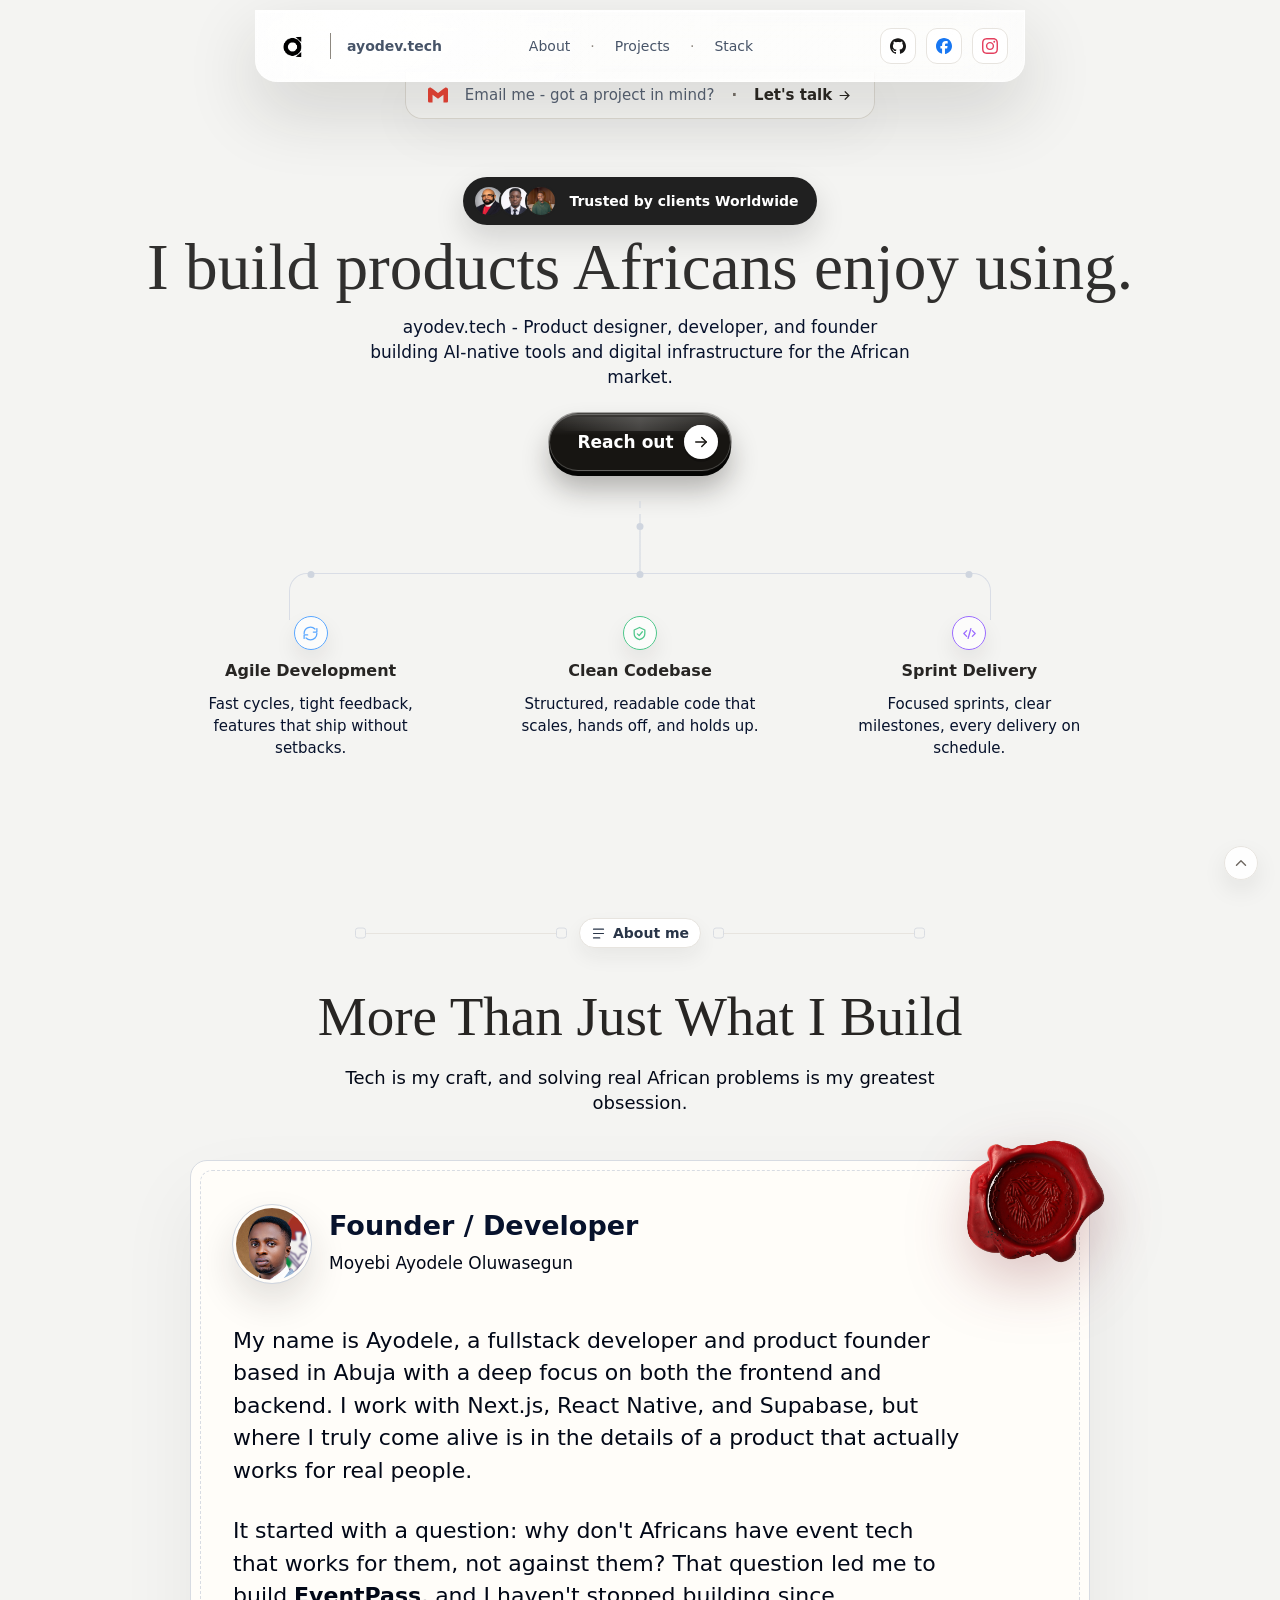
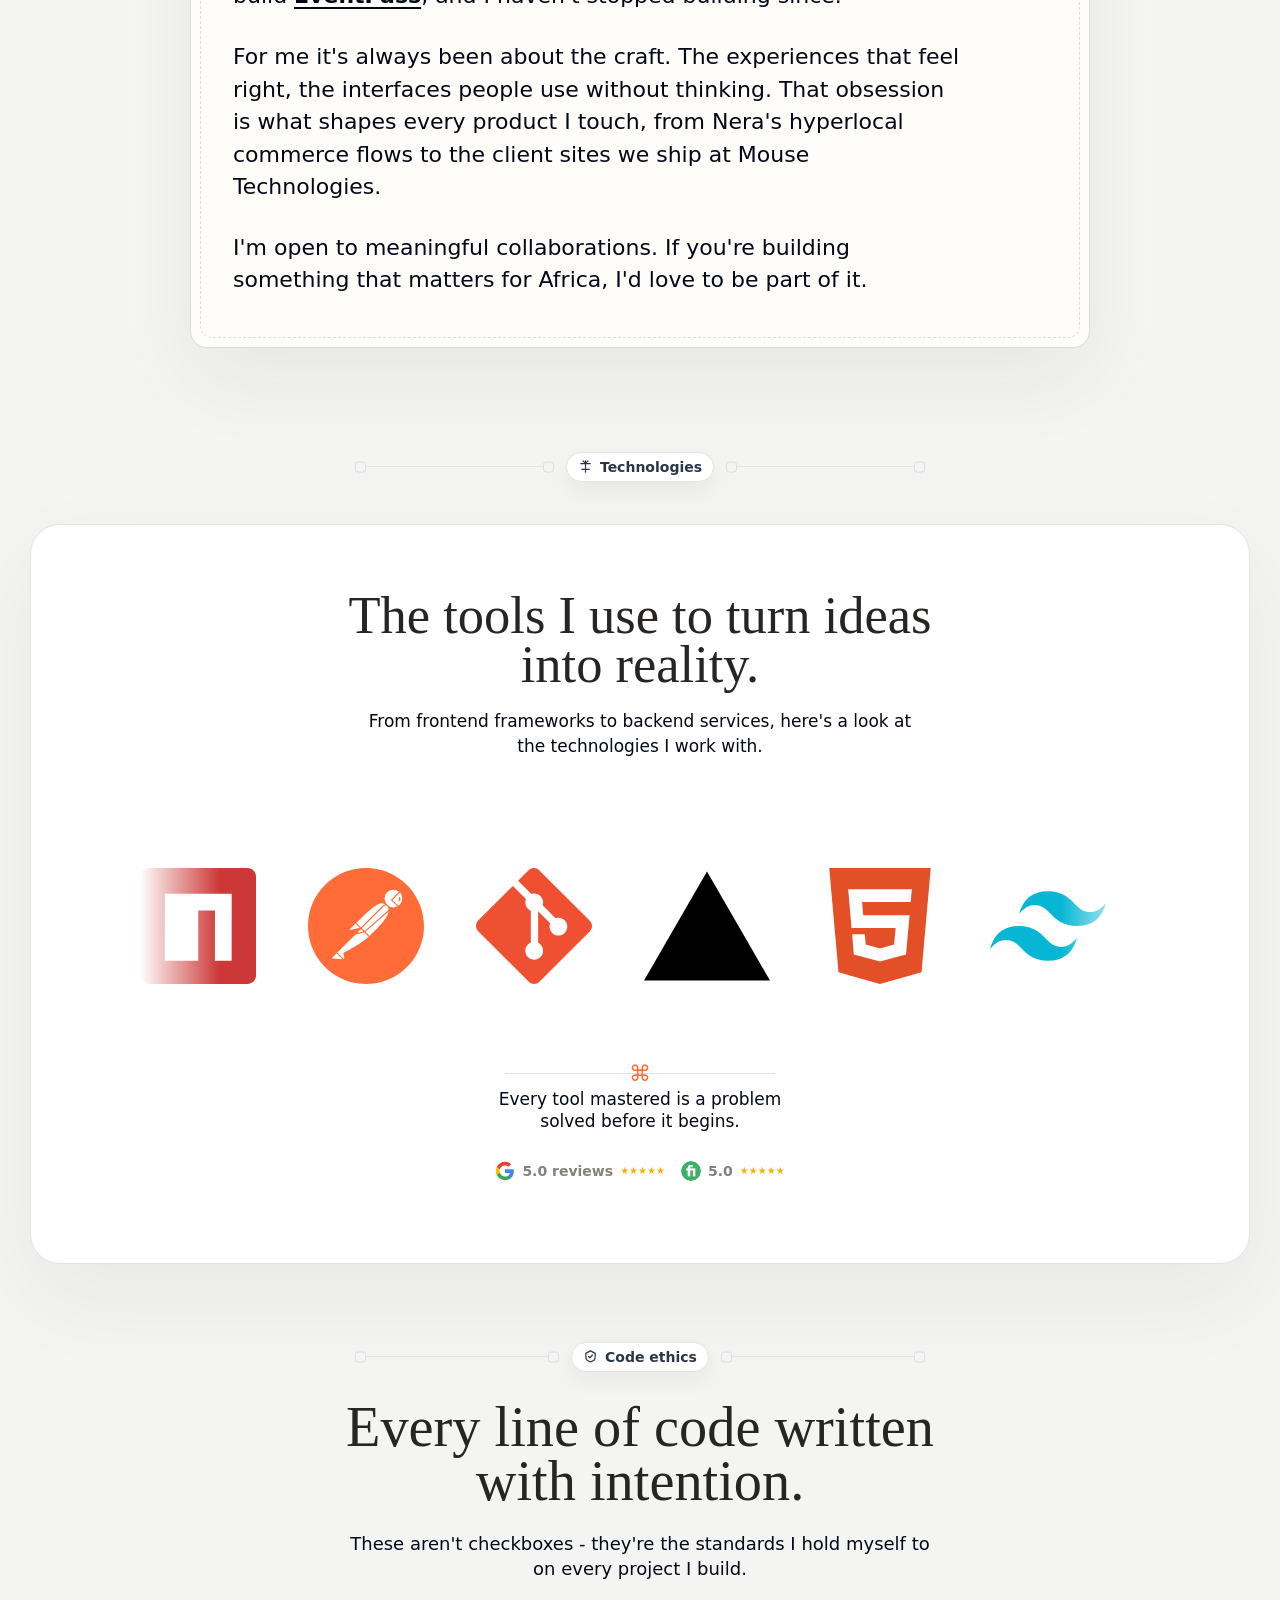
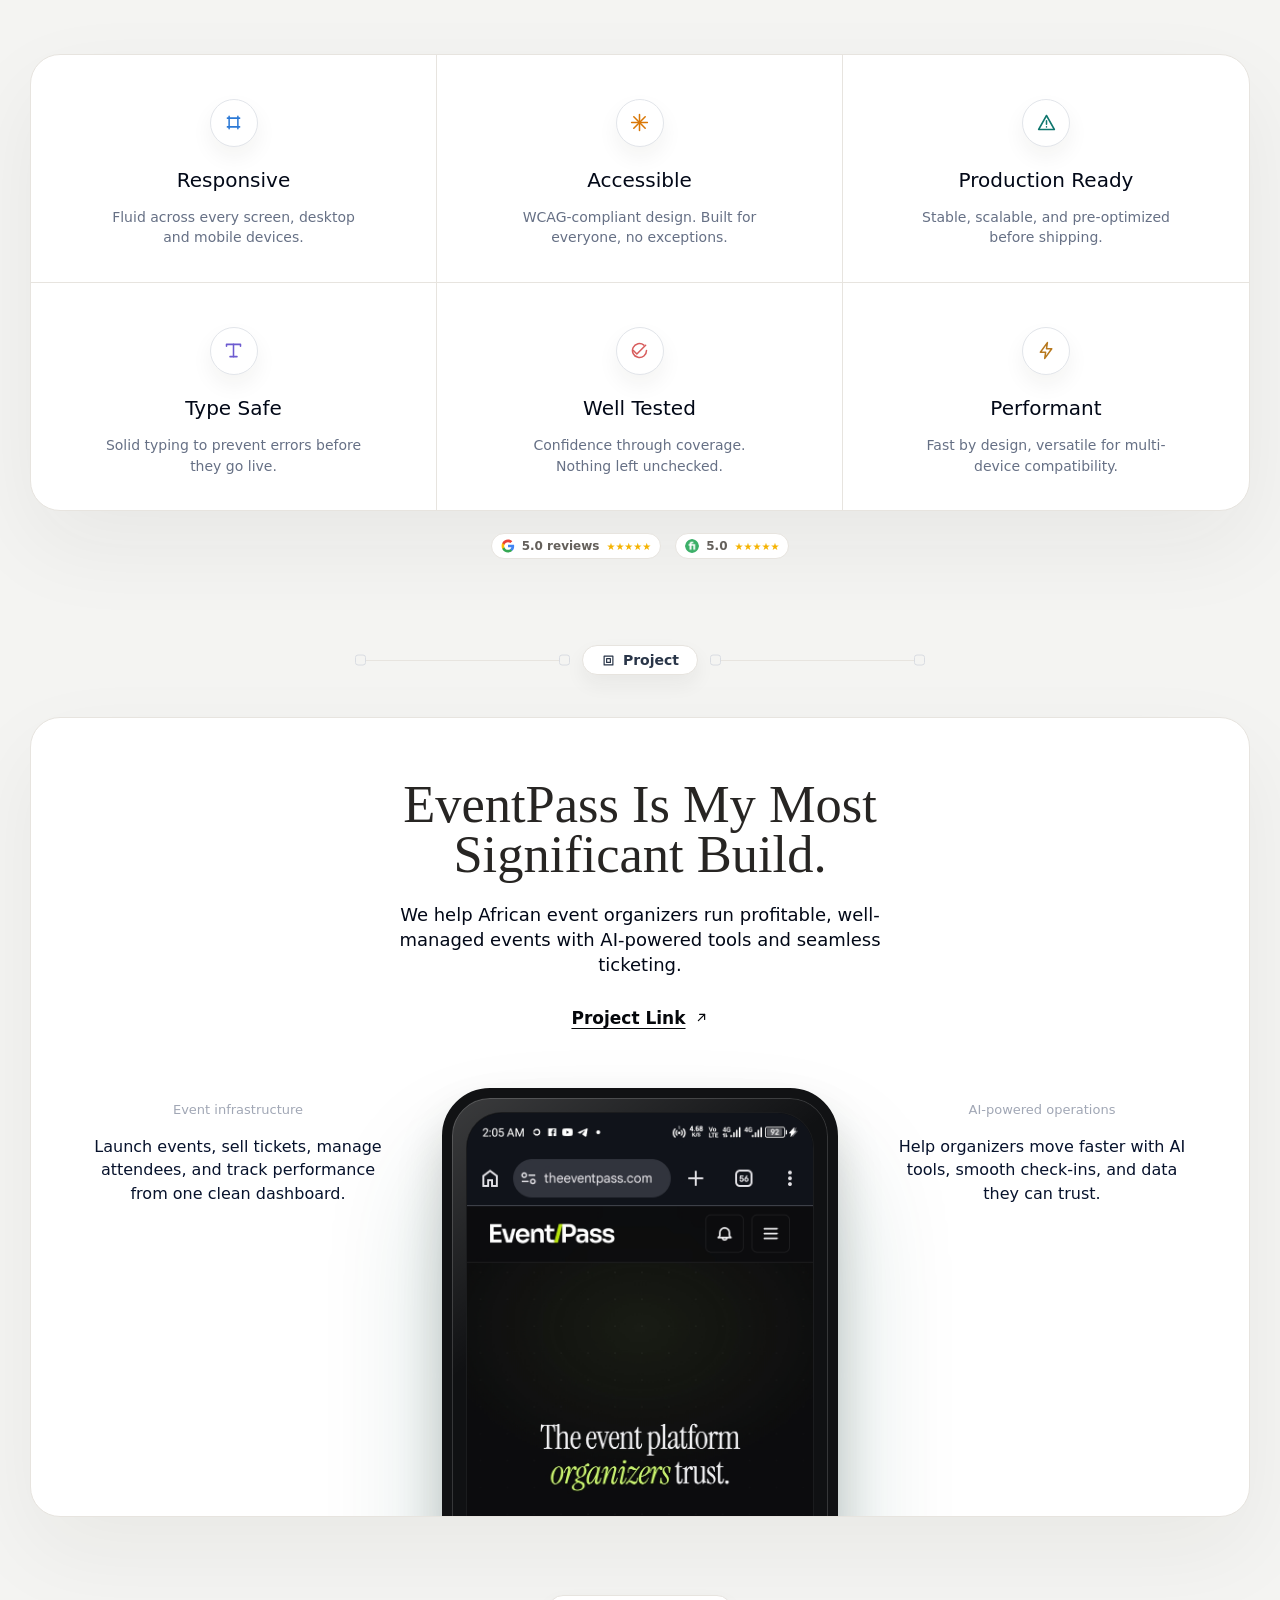
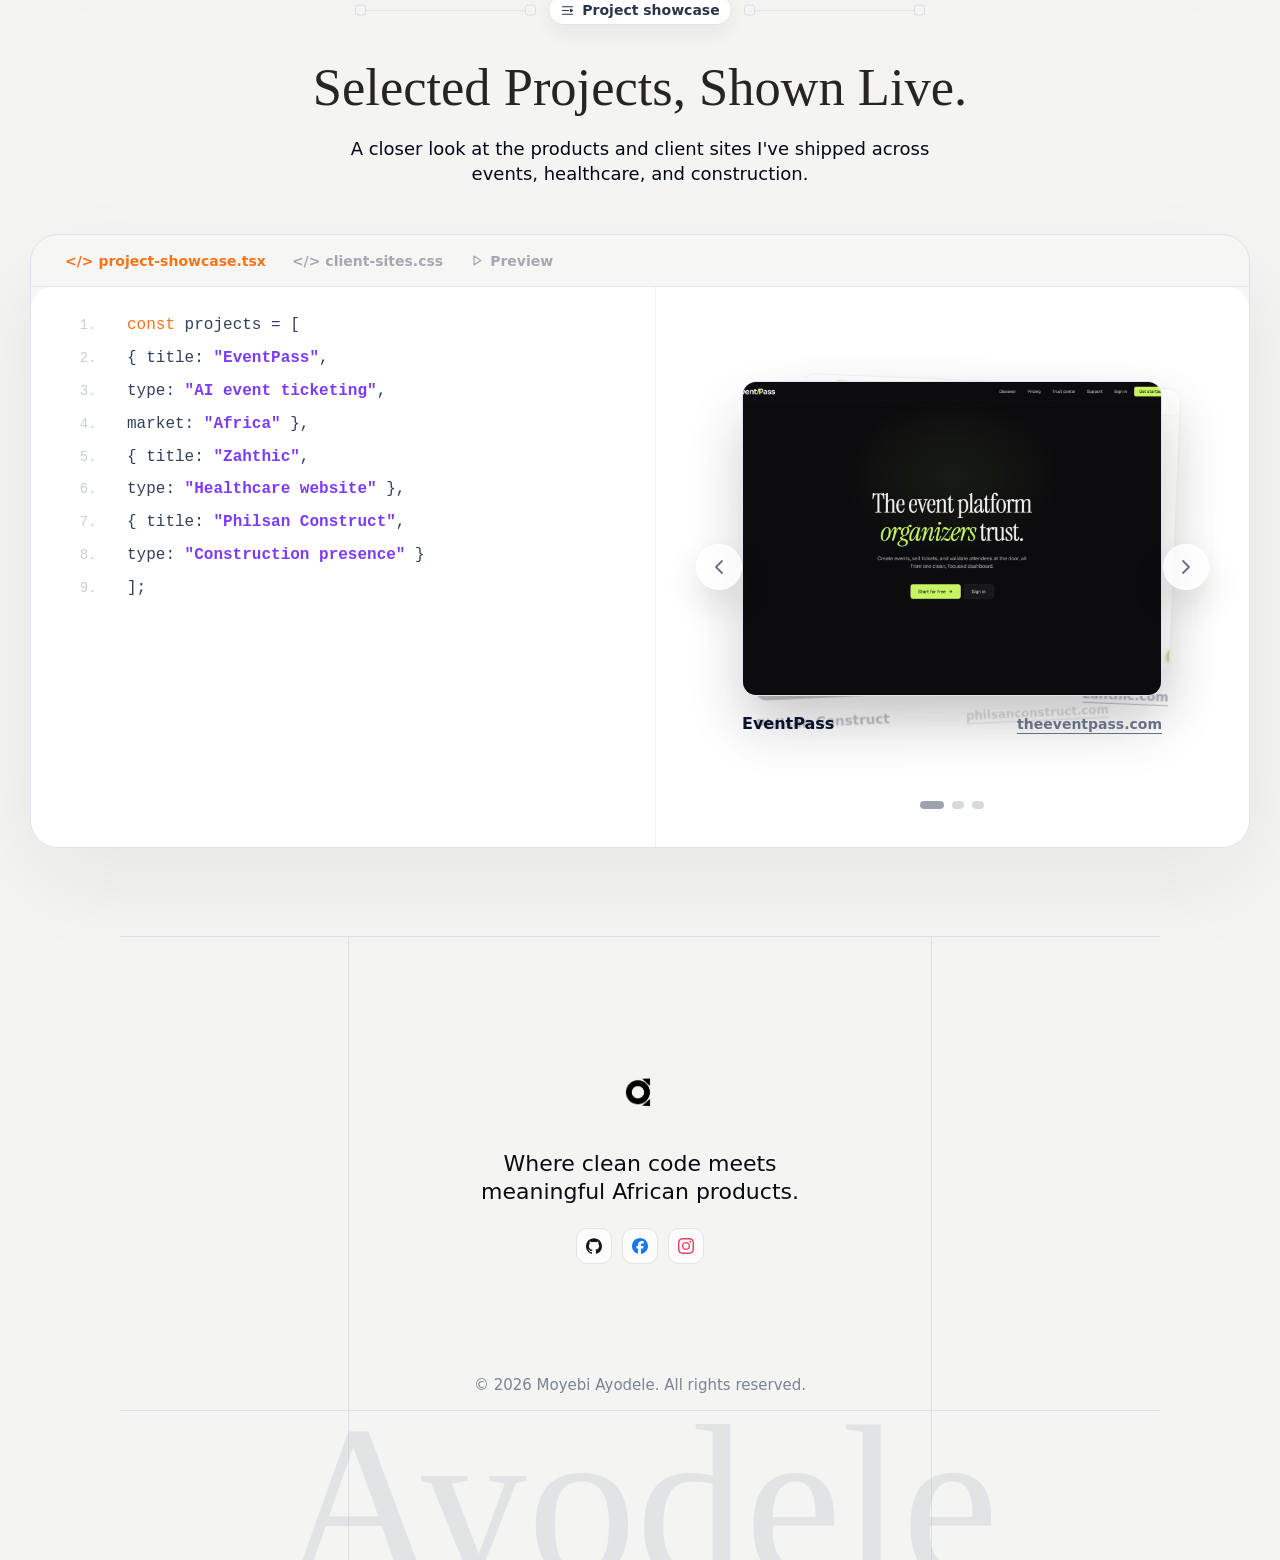
==== commit be307ae9: "Update Google review proof" ====
--- a/index.html
+++ b/index.html
@@ -139,7 +139,7 @@
                   <button type="button" aria-label="Show PT Cosmas Harrison testimonial" data-testimonial-dot="1">
                     <img src="assets/testimonials/zahthic-ceo.png" alt="PT Cosmas Harrison testimonial portrait" />
                   </button>
-                  <button type="button" aria-label="Show Google client testimonial" data-testimonial-dot="2">
+                  <button type="button" aria-label="Show Google review proof" data-testimonial-dot="2">
                     <img src="assets/testimonials/google-client-correct.png" alt="Google client testimonial portrait" />
                   </button>
                 </div>
@@ -178,13 +178,20 @@
                   <b>PT Cosmas Harrison Ifeanyichukwu, Zahthic Healthcare Solutions</b>
                 </article>
                 <article data-testimonial-panel>
-                  <span class="review-brand"><img src="assets/logos/google-color.svg" alt="Google logo" /> ★★★★★</span>
-                  <strong>Trusted delivery</strong>
+                  <a
+                    class="review-brand proof-link"
+                    href="https://www.google.com/search?q=ayodev.tech+Google+review"
+                    aria-label="Verify the Google review for ayodev.tech"
+                  >
+                    <img src="assets/logos/google-color.svg" alt="Google logo" /> 5.0 review proof
+                  </a>
+                  <strong>Verified on Google.</strong>
                   <p>
-                    Strategic suggestions, precise feedback handling, and clean execution
-                    for businesses that need a stronger digital presence.
+                    A live Google review proof point is now linked directly from this
+                    testimonial, so visitors can verify the rating source without
+                    hunting through the page.
                   </p>
-                  <b>Google client</b>
+                  <b>Google review proof</b>
                 </article>
               </div>
             </div>
@@ -359,7 +366,7 @@
           Every tool mastered is a problem solved before it begins.
         </p>
         <div class="ratings">
-          <span><img src="assets/logos/google-color.svg" alt="Google logo" /> 5.0 <b>★★★★★</b></span>
+          <a href="https://www.google.com/search?q=ayodev.tech+Google+review"><img src="assets/logos/google-color.svg" alt="Google logo" /> 5.0 reviews <b>★★★★★</b></a>
           <span><img class="fiverr-logo" src="assets/logos/fiverr-round.png" alt="Fiverr logo" /> 5.0 <b>★★★★★</b></span>
         </div>
       </section>
@@ -417,7 +424,7 @@
           </article>
         </div>
         <div class="ratings">
-          <span><img src="assets/logos/google-color.svg" alt="Google logo" /> 5.0 <b>★★★★★</b></span>
+          <a href="https://www.google.com/search?q=ayodev.tech+Google+review"><img src="assets/logos/google-color.svg" alt="Google logo" /> 5.0 reviews <b>★★★★★</b></a>
           <span><img class="fiverr-logo" src="assets/logos/fiverr-round.png" alt="Fiverr logo" /> 5.0 <b>★★★★★</b></span>
         </div>
       </section>
--- a/styles.css
+++ b/styles.css
@@ -495,6 +495,19 @@
   font-size: 12px;
   font-weight: 800;
   box-shadow: inset 0 1px 0 rgba(255, 255, 255, 0.72);
+}
+
+.proof-link {
+  width: fit-content;
+  color: #4a4640;
+}
+
+.proof-link::after {
+  content: "open";
+  color: #0f766e;
+  font-size: 11px;
+  text-transform: uppercase;
+  letter-spacing: 0.08em;
 }
 
 .review-brand img {
@@ -1161,7 +1174,8 @@
   color: #85817b;
 }
 
-.ratings span {
+.ratings span,
+.ratings a {
   display: inline-flex;
   align-items: center;
   gap: 7px;
@@ -1169,9 +1183,11 @@
   border: 1px solid var(--line);
   border-radius: 999px;
   background: #fff;
-}
-
-.stack-card .ratings span {
+  color: inherit;
+}
+
+.stack-card .ratings span,
+.stack-card .ratings a {
   padding: 0;
   border: 0;
   background: transparent;
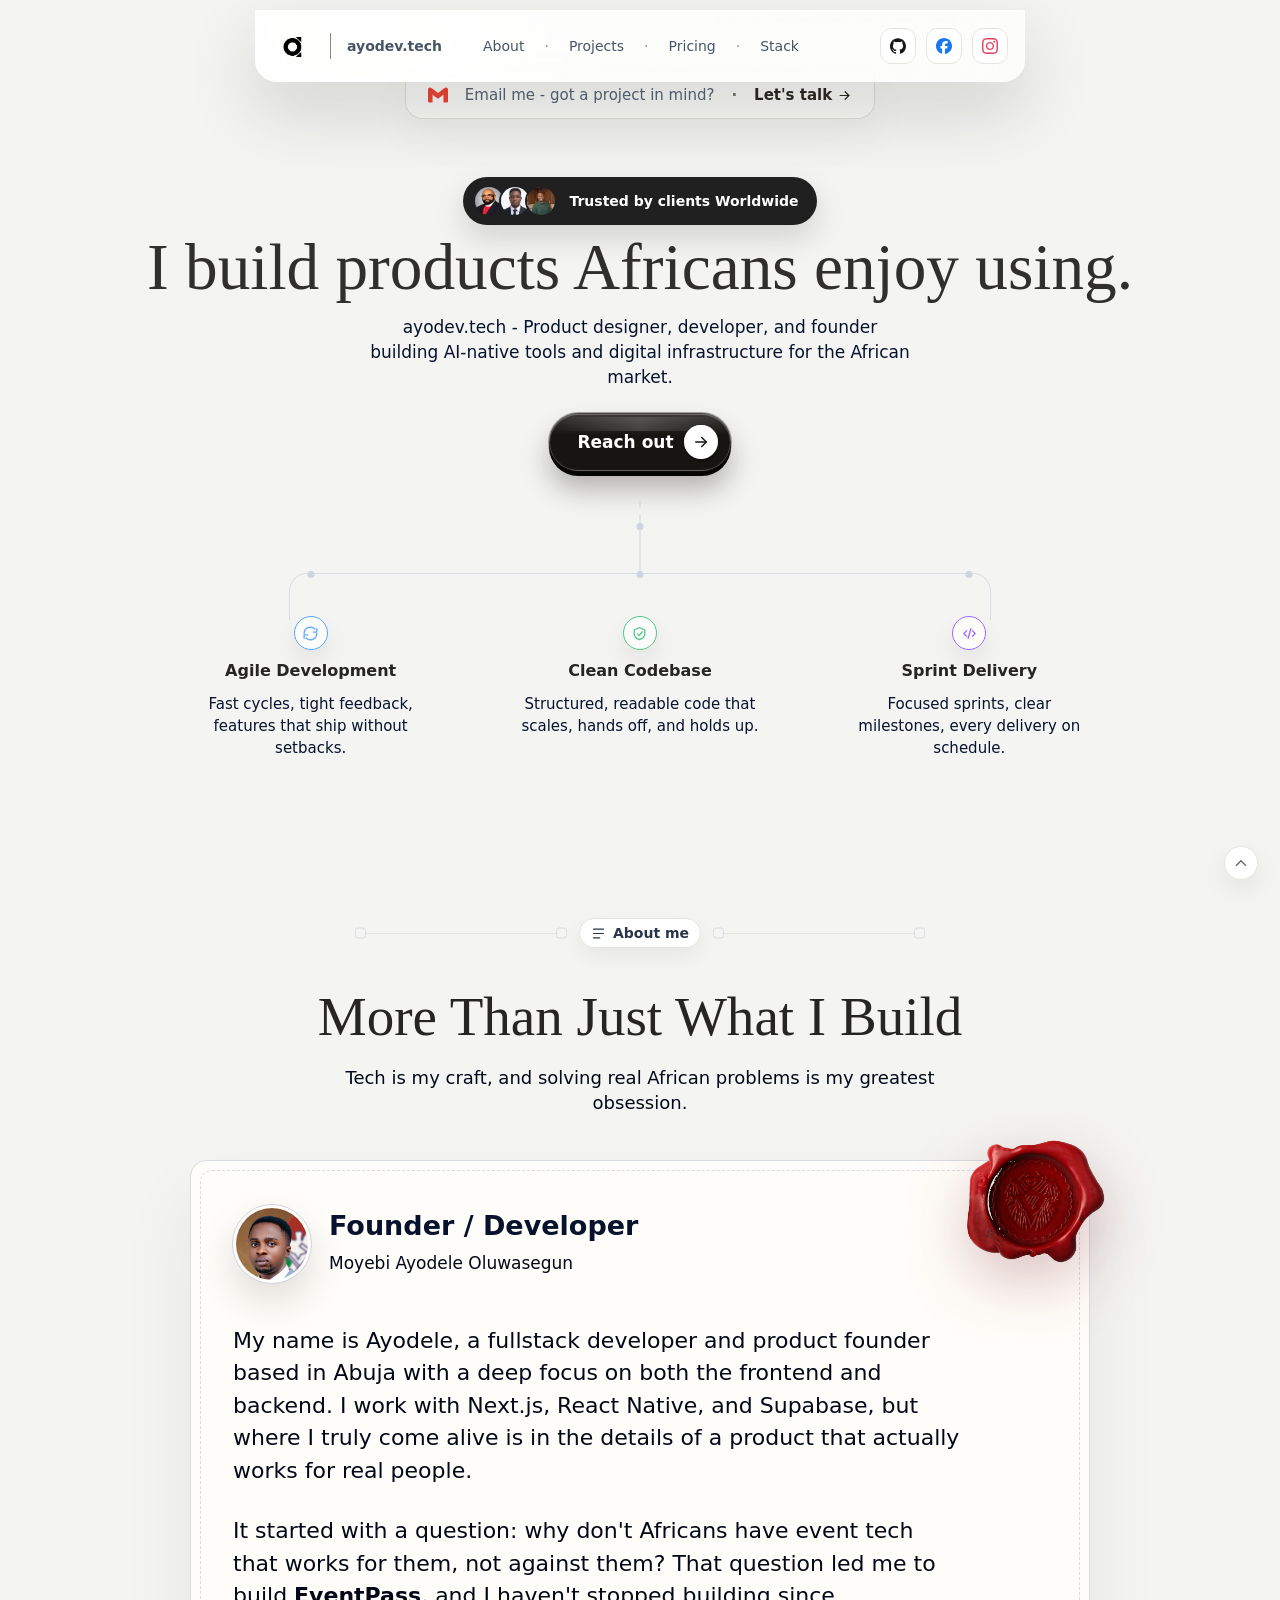
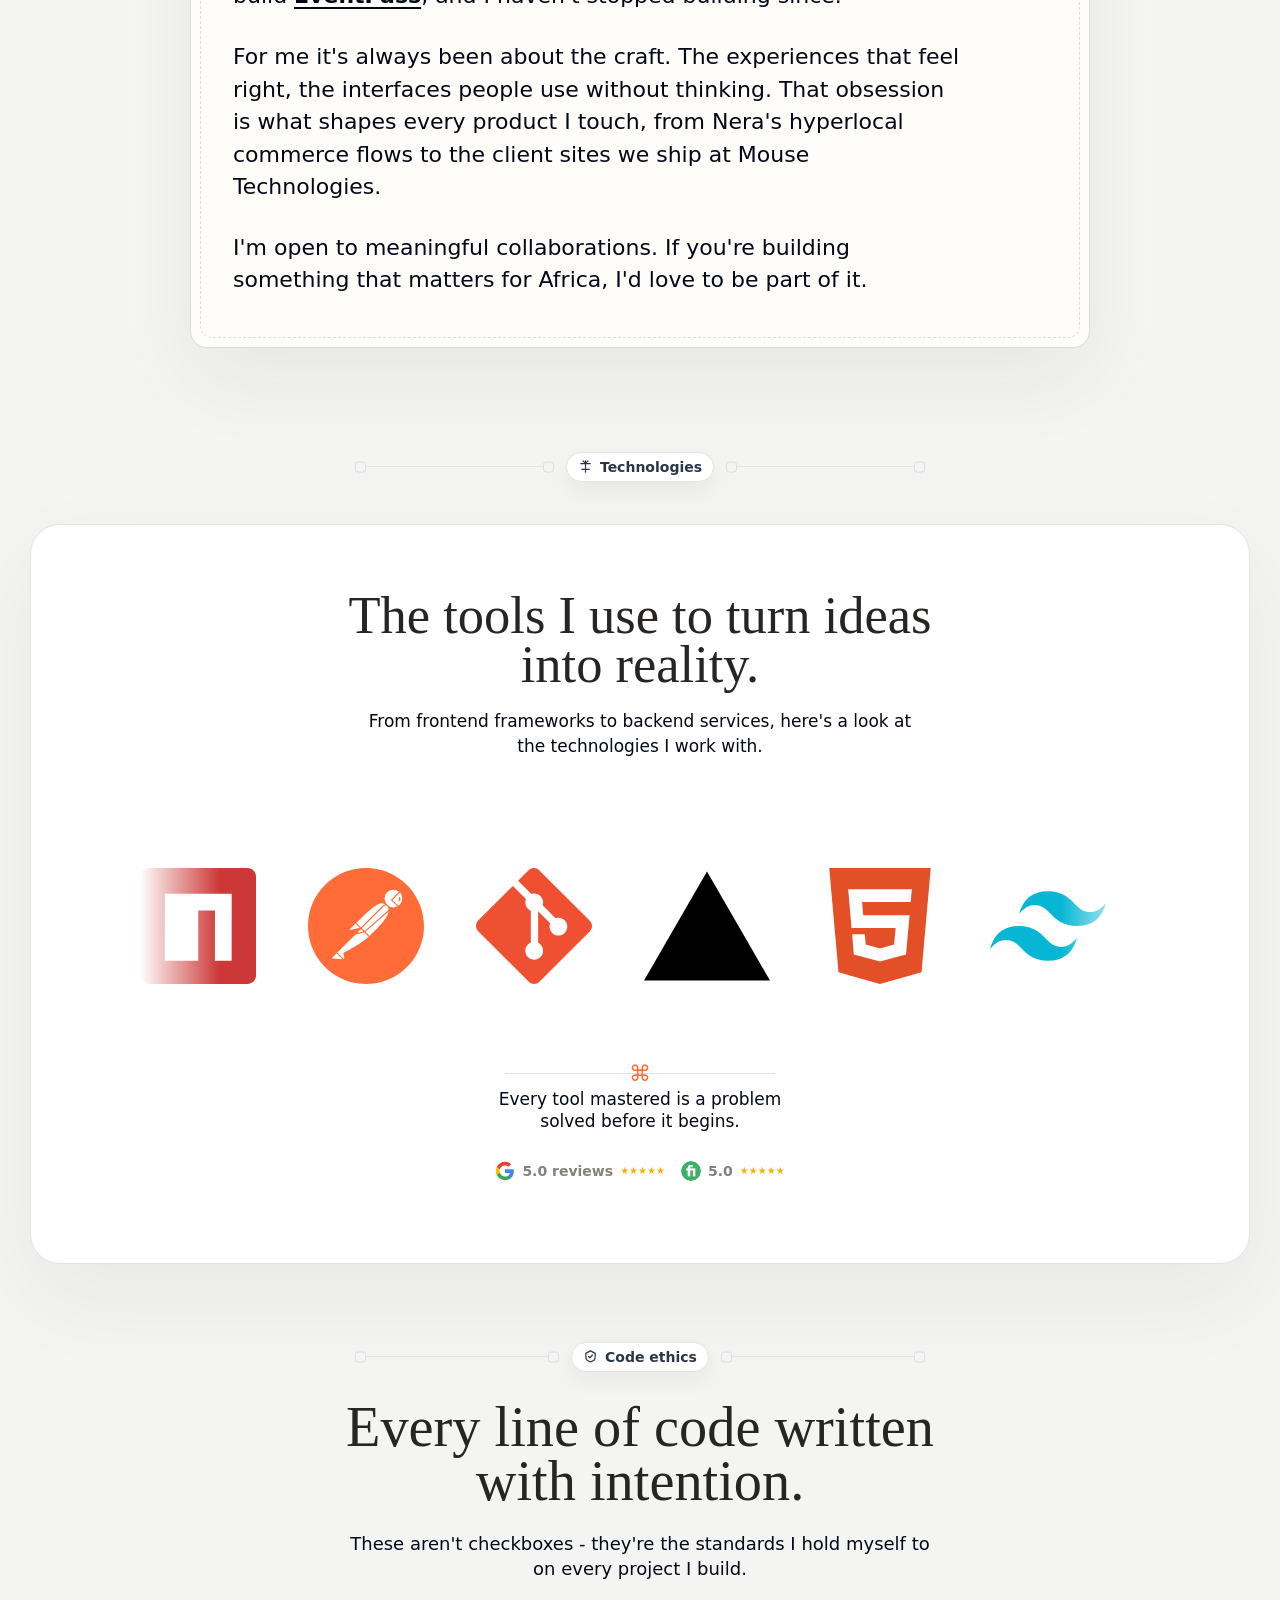
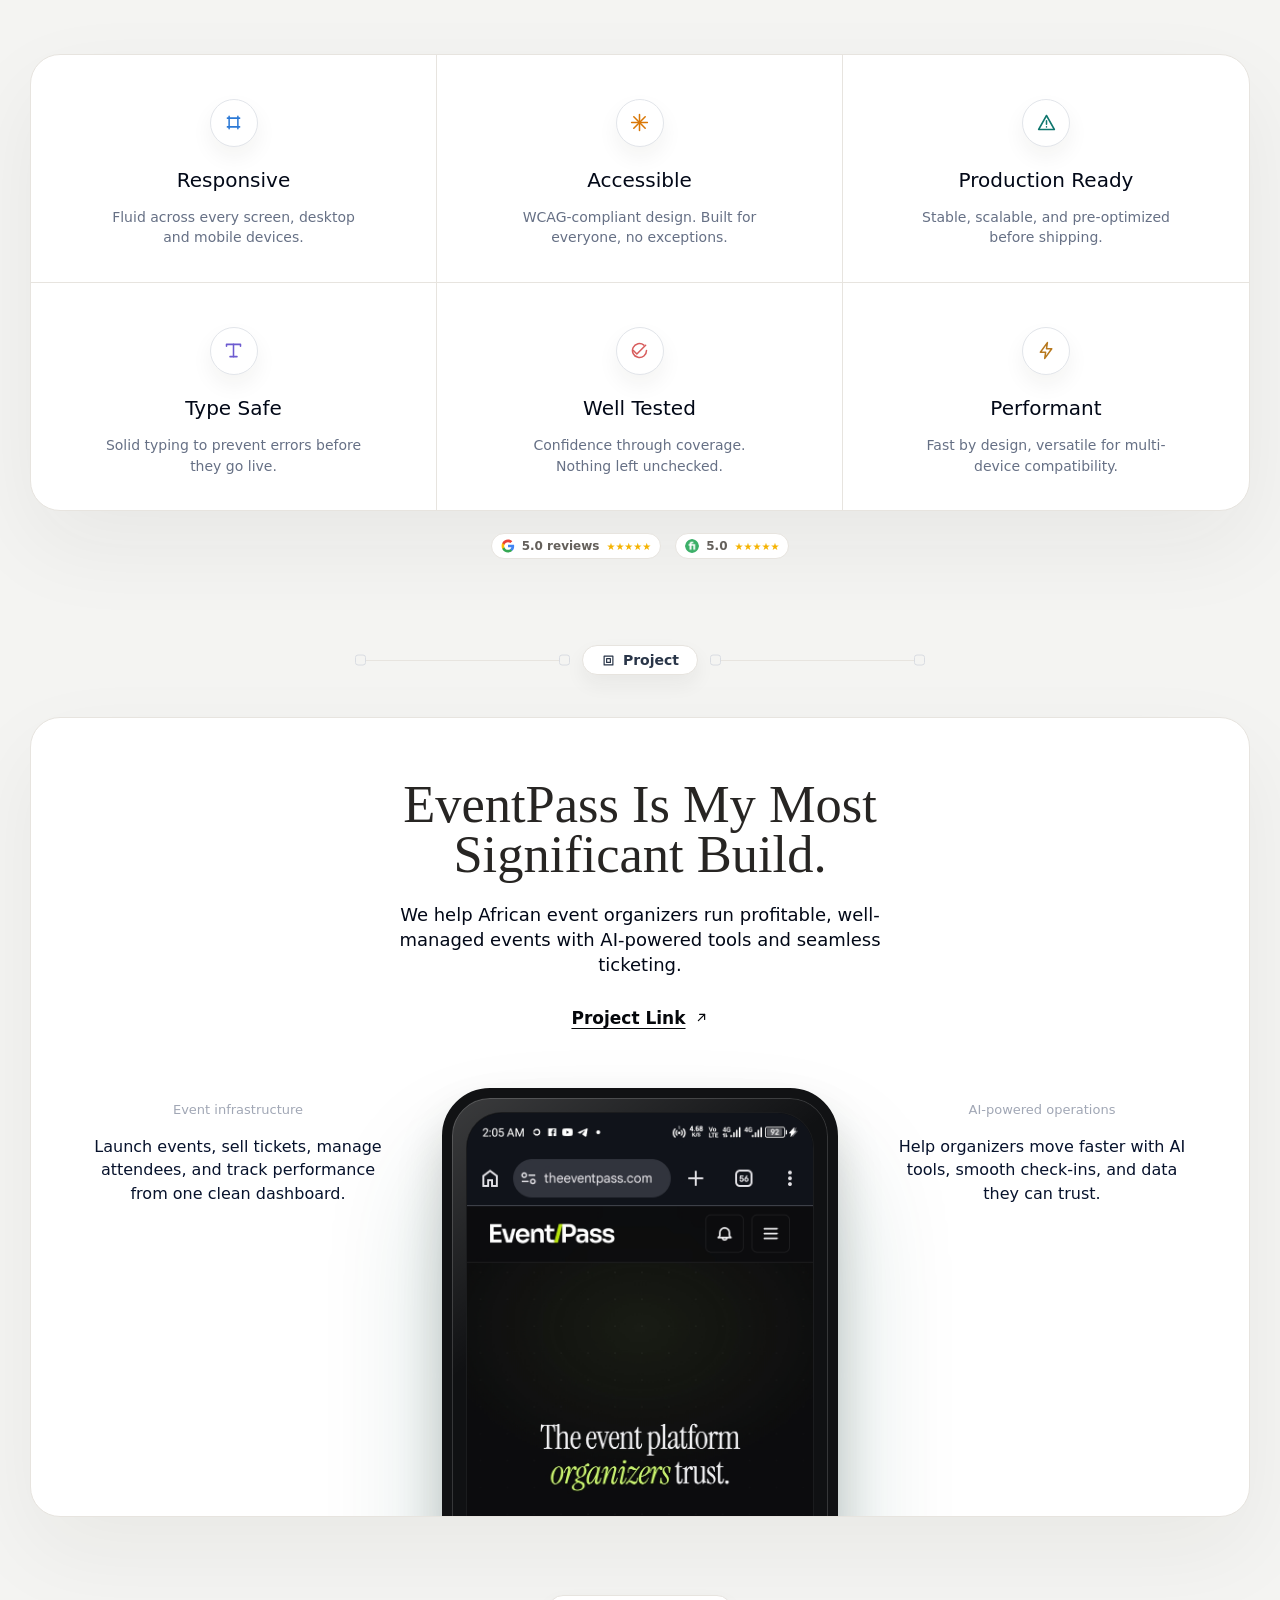
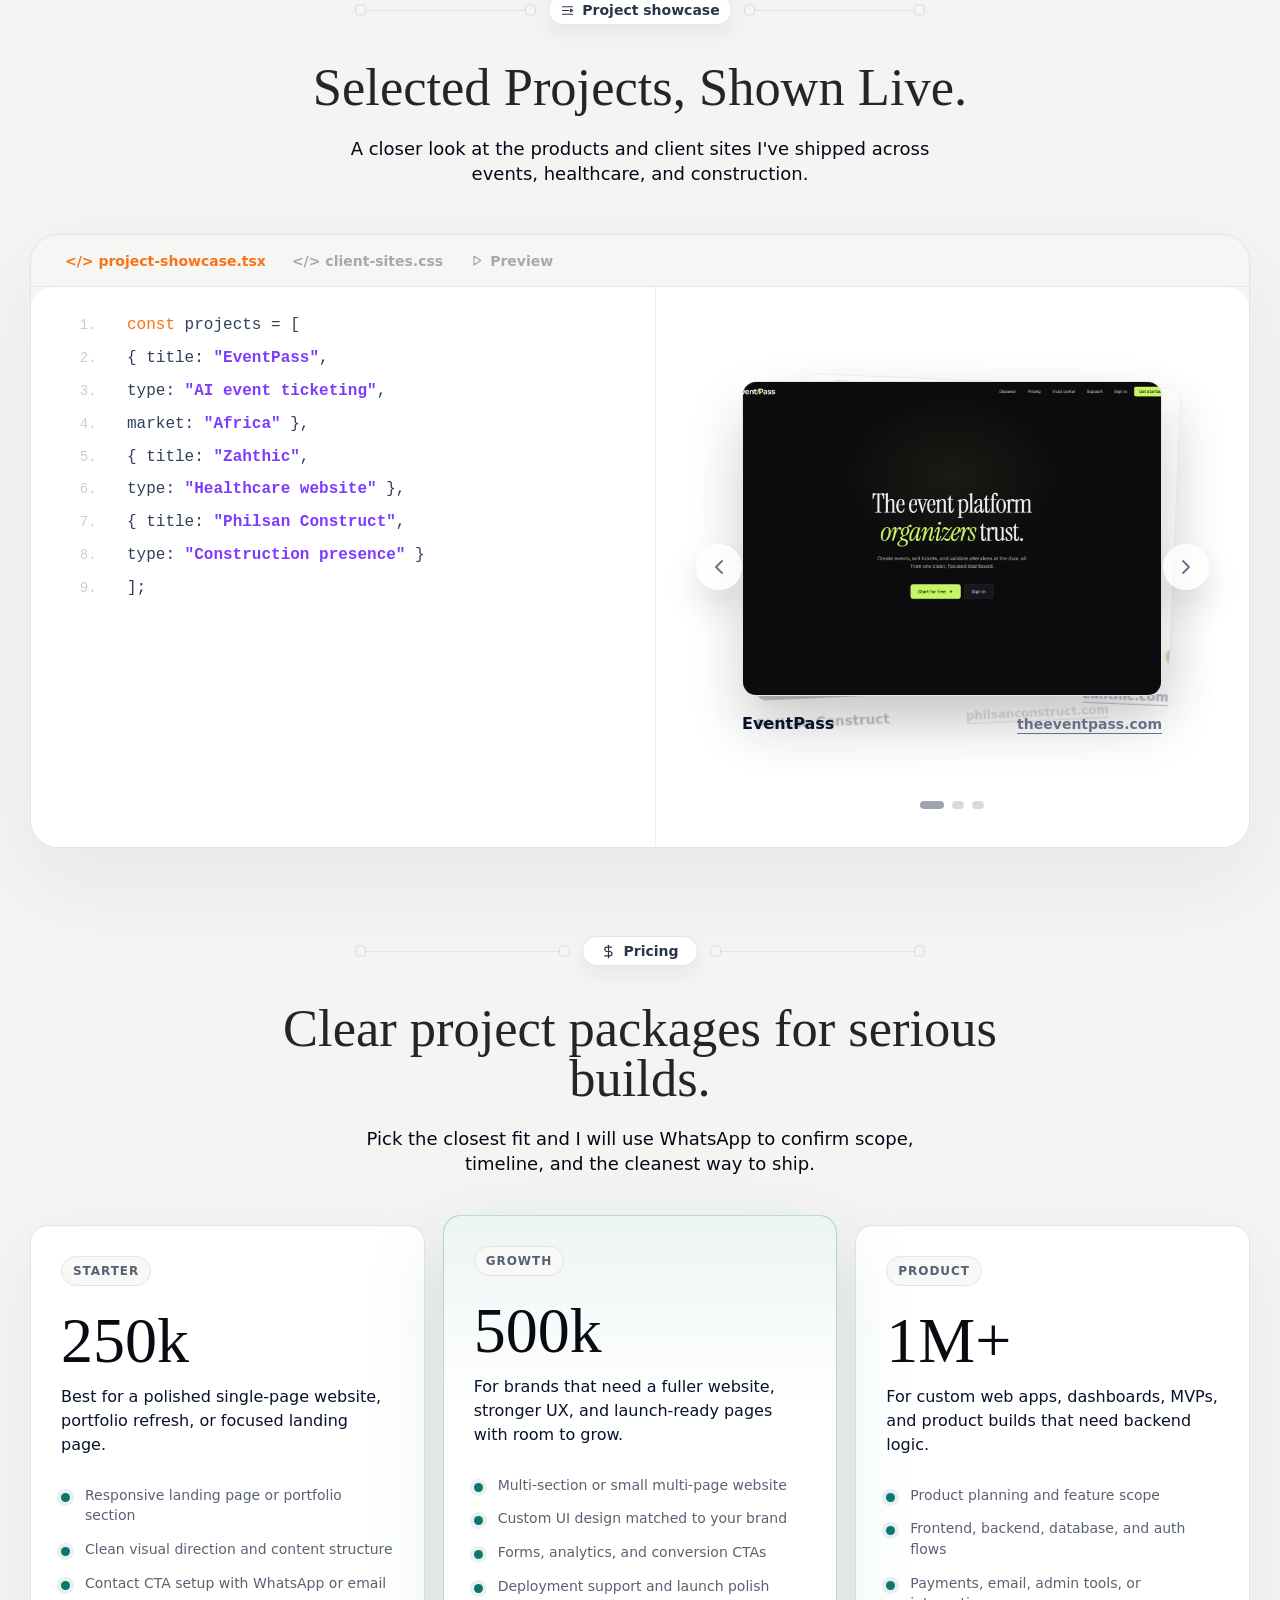
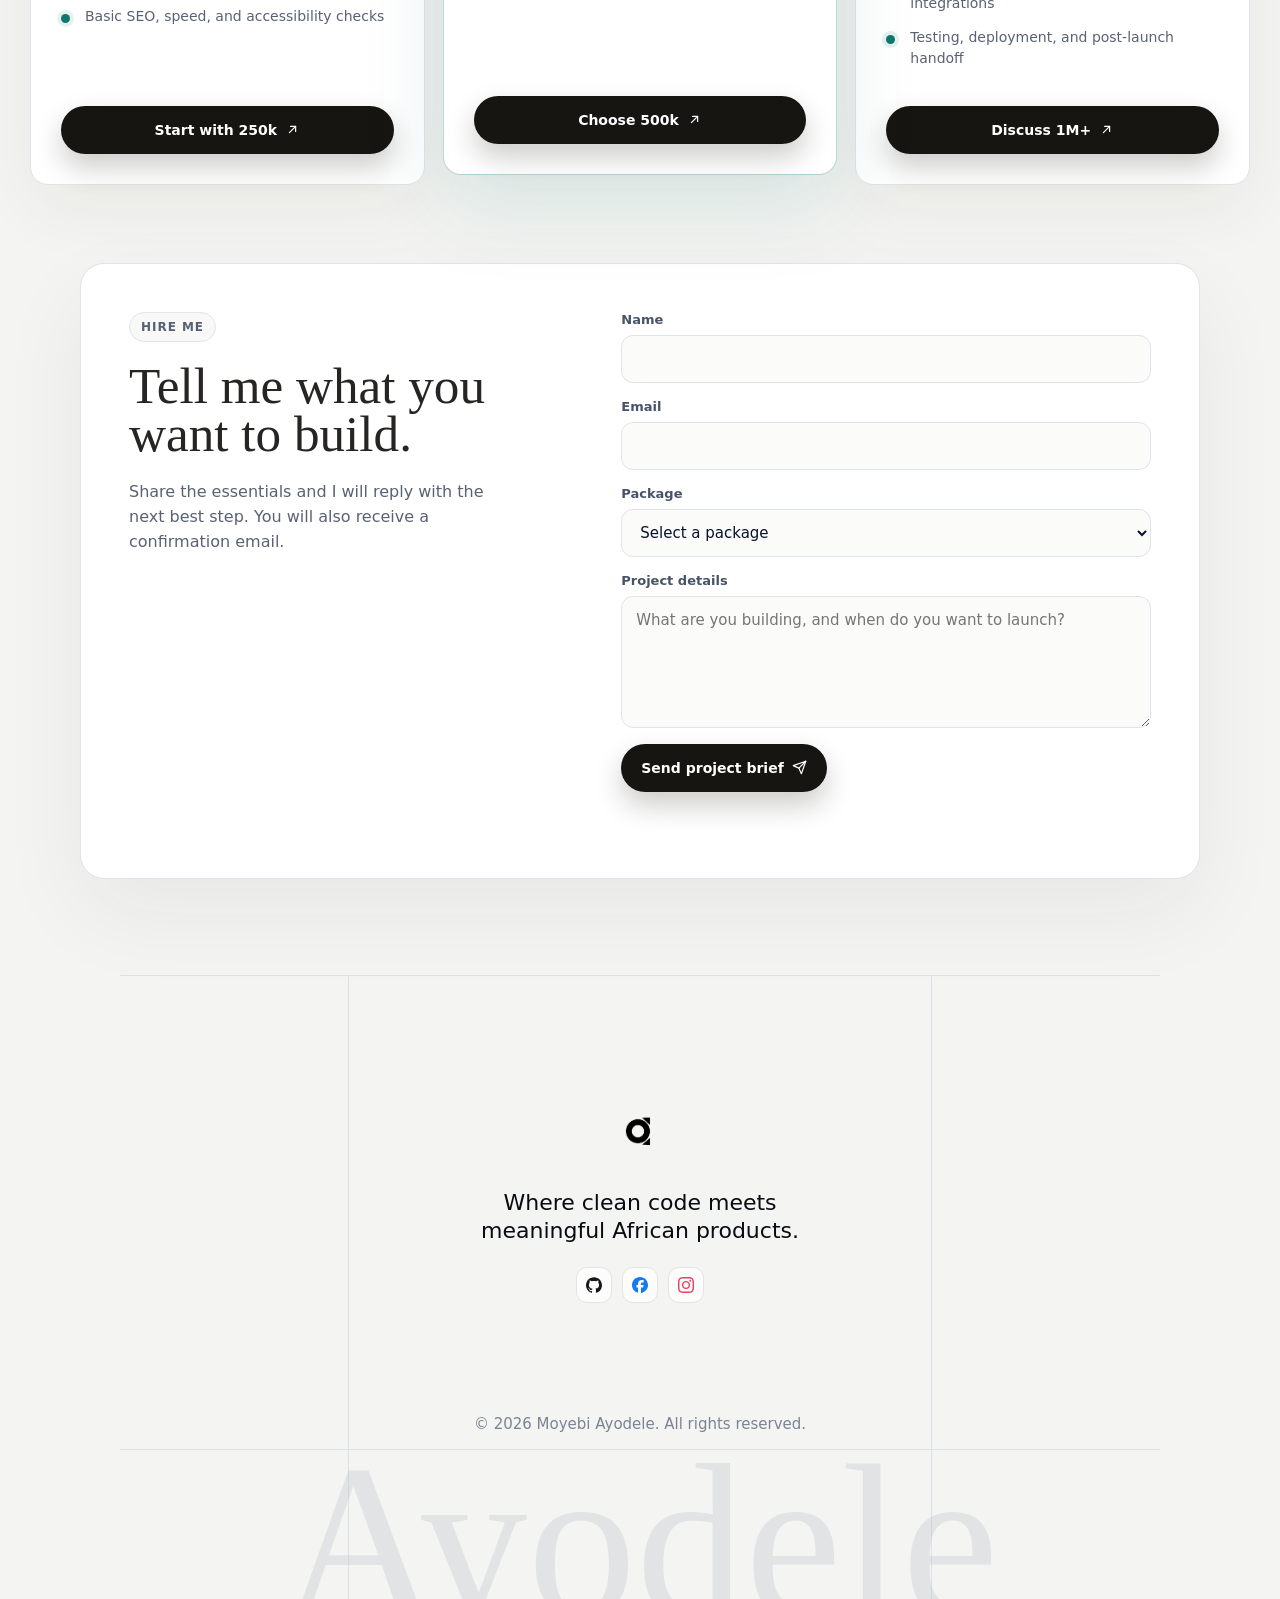
==== commit 963612e0: "feat: add pricing and intake forms" ====
--- a/index.html
+++ b/index.html
@@ -77,6 +77,8 @@
         <span aria-hidden="true">·</span>
         <a href="#projects">Projects</a>
         <span aria-hidden="true">·</span>
+        <a href="#pricing">Pricing</a>
+        <span aria-hidden="true">·</span>
         <a href="#stack">Stack</a>
       </nav>
       <div class="nav-actions" aria-label="Social links">
@@ -542,6 +544,105 @@
         </div>
       </section>
 
+      <div class="section-label about-label pricing-label"><span></span><b><svg class="icon icon-sm" viewBox="0 0 24 24"><path d="M12 2v20" /><path d="M17 5H9.5a3.5 3.5 0 0 0 0 7H14a3.5 3.5 0 0 1 0 7H6" /></svg> Pricing</b><span></span></div>
+
+      <section id="pricing" class="section pricing-section" aria-labelledby="pricing-title">
+        <h2 id="pricing-title">Clear project packages for serious builds.</h2>
+        <p class="section-copy">
+          Pick the closest fit and I will use WhatsApp to confirm scope, timeline, and the cleanest way to ship.
+        </p>
+
+        <div class="pricing-grid">
+          <article class="price-card">
+            <span class="price-kicker">Starter</span>
+            <h3>250k</h3>
+            <p>Best for a polished single-page website, portfolio refresh, or focused landing page.</p>
+            <ul>
+              <li>Responsive landing page or portfolio section</li>
+              <li>Clean visual direction and content structure</li>
+              <li>Contact CTA setup with WhatsApp or email</li>
+              <li>Basic SEO, speed, and accessibility checks</li>
+            </ul>
+            <a class="package-cta" href="https://wa.me/2348078933943?text=Hi%20Ayodele%2C%20I%27m%20interested%20in%20the%20250k%20Starter%20package.%20I%27d%20like%20a%20polished%20single-page%20website%20or%20landing%20page." target="_blank" rel="noopener noreferrer">
+              Start with 250k
+              <svg class="icon icon-sm" aria-hidden="true" viewBox="0 0 24 24"><path d="M7 17 17 7" /><path d="M9 7h8v8" /></svg>
+            </a>
+          </article>
+
+          <article class="price-card featured">
+            <span class="price-kicker">Growth</span>
+            <h3>500k</h3>
+            <p>For brands that need a fuller website, stronger UX, and launch-ready pages with room to grow.</p>
+            <ul>
+              <li>Multi-section or small multi-page website</li>
+              <li>Custom UI design matched to your brand</li>
+              <li>Forms, analytics, and conversion CTAs</li>
+              <li>Deployment support and launch polish</li>
+            </ul>
+            <a class="package-cta" href="https://wa.me/2348078933943?text=Hi%20Ayodele%2C%20I%27m%20interested%20in%20the%20500k%20Growth%20package.%20I%27d%20like%20a%20fuller%20website%20with%20custom%20design%2C%20forms%2C%20analytics%2C%20and%20launch%20support." target="_blank" rel="noopener noreferrer">
+              Choose 500k
+              <svg class="icon icon-sm" aria-hidden="true" viewBox="0 0 24 24"><path d="M7 17 17 7" /><path d="M9 7h8v8" /></svg>
+            </a>
+          </article>
+
+          <article class="price-card">
+            <span class="price-kicker">Product</span>
+            <h3>1M+</h3>
+            <p>For custom web apps, dashboards, MVPs, and product builds that need backend logic.</p>
+            <ul>
+              <li>Product planning and feature scope</li>
+              <li>Frontend, backend, database, and auth flows</li>
+              <li>Payments, email, admin tools, or integrations</li>
+              <li>Testing, deployment, and post-launch handoff</li>
+            </ul>
+            <a class="package-cta" href="https://wa.me/2348078933943?text=Hi%20Ayodele%2C%20I%27m%20interested%20in%20the%201M%2B%20Product%20package.%20I%27d%20like%20to%20build%20a%20custom%20web%20app%2C%20dashboard%2C%20MVP%2C%20or%20product%20with%20backend%20logic." target="_blank" rel="noopener noreferrer">
+              Discuss 1M+
+              <svg class="icon icon-sm" aria-hidden="true" viewBox="0 0 24 24"><path d="M7 17 17 7" /><path d="M9 7h8v8" /></svg>
+            </a>
+          </article>
+        </div>
+      </section>
+
+      <section id="hire" class="section hire-section" aria-labelledby="hire-title">
+        <div class="hire-copy">
+          <span class="price-kicker">Hire me</span>
+          <h2 id="hire-title">Tell me what you want to build.</h2>
+          <p>
+            Share the essentials and I will reply with the next best step. You will also receive a confirmation email.
+          </p>
+        </div>
+
+        <form class="hire-form" data-hire-form>
+          <input type="text" name="website" tabindex="-1" autocomplete="off" aria-hidden="true" />
+          <label>
+            Name
+            <input type="text" name="name" autocomplete="name" required />
+          </label>
+          <label>
+            Email
+            <input type="email" name="email" autocomplete="email" required />
+          </label>
+          <label>
+            Package
+            <select name="package" required>
+              <option value="">Select a package</option>
+              <option>250k Starter</option>
+              <option>500k Growth</option>
+              <option>1M+ Product</option>
+            </select>
+          </label>
+          <label>
+            Project details
+            <textarea name="message" rows="5" placeholder="What are you building, and when do you want to launch?" required></textarea>
+          </label>
+          <button class="form-cta" type="submit">
+            Send project brief
+            <svg class="icon icon-sm" aria-hidden="true" viewBox="0 0 24 24"><path d="M22 2 11 13" /><path d="m22 2-7 20-4-9-9-4z" /></svg>
+          </button>
+          <p class="form-status" data-hire-status role="status" aria-live="polite"></p>
+        </form>
+      </section>
+
     </main>
 
     <footer id="footer">
@@ -756,6 +857,45 @@
         setActive(0);
         restart();
       })();
+
+      (() => {
+        const form = document.querySelector("[data-hire-form]");
+        if (!form) return;
+
+        const status = form.querySelector("[data-hire-status]");
+        const button = form.querySelector("button[type='submit']");
+
+        form.addEventListener("submit", async (event) => {
+          event.preventDefault();
+          status.textContent = "";
+          button.disabled = true;
+          button.textContent = "Sending...";
+
+          const formData = new FormData(form);
+          const payload = Object.fromEntries(formData.entries());
+
+          try {
+            const response = await fetch("/api/hire", {
+              method: "POST",
+              headers: { "Content-Type": "application/json" },
+              body: JSON.stringify(payload)
+            });
+
+            const result = await response.json().catch(() => ({}));
+            if (!response.ok) {
+              throw new Error(result.error || "Unable to send your message right now.");
+            }
+
+            form.reset();
+            status.textContent = "Sent. Check your inbox for the confirmation email.";
+          } catch (error) {
+            status.textContent = error.message || "Unable to send your message right now.";
+          } finally {
+            button.disabled = false;
+            button.innerHTML = 'Send project brief <svg class="icon icon-sm" aria-hidden="true" viewBox="0 0 24 24"><path d="M22 2 11 13" /><path d="m22 2-7 20-4-9-9-4z" /></svg>';
+          }
+        });
+      })();
     </script>
   </body>
 </html>
--- a/styles.css
+++ b/styles.css
@@ -12,6 +12,10 @@
 
 * {
   box-sizing: border-box;
+}
+
+[hidden] {
+  display: none !important;
 }
 
 html {
@@ -1690,6 +1694,535 @@
   background: #9ea4af;
 }
 
+.pricing-label {
+  margin-top: 8px;
+  margin-bottom: 38px;
+}
+
+.pricing-section {
+  width: min(1220px, calc(100% - 32px));
+  margin-bottom: 78px;
+  scroll-margin-top: 150px;
+}
+
+.pricing-section h2,
+.hire-section h2 {
+  max-width: 720px;
+  margin: 0 auto;
+  font-size: clamp(48px, 4.1vw, 60px);
+  line-height: 0.94;
+}
+
+.pricing-section .section-copy {
+  max-width: 590px;
+  margin-top: 24px;
+  color: #020817;
+  font-size: 18px;
+  line-height: 1.38;
+}
+
+.pricing-grid {
+  display: grid;
+  grid-template-columns: repeat(3, minmax(0, 1fr));
+  gap: 18px;
+  margin-top: 48px;
+  text-align: left;
+}
+
+.price-card {
+  display: flex;
+  flex-direction: column;
+  min-height: 560px;
+  padding: 30px;
+  border: 1px solid #dfe3ea;
+  border-radius: 18px;
+  background: #fff;
+  box-shadow: 0 24px 68px rgba(32, 30, 27, 0.055);
+}
+
+.price-card.featured {
+  border-color: rgba(15, 118, 110, 0.28);
+  background:
+    linear-gradient(180deg, rgba(15, 118, 110, 0.08), rgba(255, 255, 255, 0) 34%),
+    #fff;
+  box-shadow: 0 30px 82px rgba(15, 118, 110, 0.13);
+  transform: translateY(-10px);
+}
+
+.price-kicker {
+  display: inline-flex;
+  align-items: center;
+  width: fit-content;
+  min-height: 30px;
+  padding: 0 11px;
+  border: 1px solid #e2e5ea;
+  border-radius: 999px;
+  background: #f8f8f6;
+  color: #566173;
+  font-size: 12px;
+  font-weight: 800;
+  text-transform: uppercase;
+  letter-spacing: 0.08em;
+}
+
+.price-card h3 {
+  margin: 26px 0 14px;
+  color: #090b12;
+  font-family: var(--serif);
+  font-size: clamp(48px, 5vw, 68px);
+  font-weight: 500;
+  line-height: 0.92;
+}
+
+.price-card p {
+  min-height: 72px;
+  margin: 0;
+  color: #07122c;
+  font-size: 16px;
+  line-height: 1.5;
+}
+
+.price-card ul {
+  display: grid;
+  gap: 13px;
+  margin: 28px 0 0;
+  padding: 0;
+  list-style: none;
+}
+
+.price-card li {
+  position: relative;
+  padding-left: 24px;
+  color: #596273;
+  font-size: 14px;
+  line-height: 1.48;
+}
+
+.price-card li::before {
+  content: "";
+  position: absolute;
+  top: 8px;
+  left: 0;
+  width: 9px;
+  height: 9px;
+  border-radius: 50%;
+  background: #0f766e;
+  box-shadow: 0 0 0 4px rgba(15, 118, 110, 0.1);
+}
+
+.package-cta,
+.form-cta {
+  display: inline-flex;
+  align-items: center;
+  justify-content: center;
+  gap: 8px;
+  min-height: 48px;
+  margin-top: auto;
+  border: 0;
+  border-radius: 999px;
+  background: #171512;
+  color: #fff;
+  font: 800 14px/1 var(--sans);
+  cursor: pointer;
+  box-shadow: 0 13px 28px rgba(23, 21, 18, 0.22);
+  transition:
+    opacity 180ms ease,
+    transform 180ms ease,
+    box-shadow 180ms ease;
+}
+
+.package-cta {
+  width: 100%;
+  margin-top: auto;
+}
+
+.package-cta:hover,
+.form-cta:hover {
+  transform: translateY(-2px);
+  box-shadow: 0 17px 34px rgba(23, 21, 18, 0.26);
+}
+
+.form-cta:disabled {
+  opacity: 0.7;
+  cursor: wait;
+}
+
+.hire-section {
+  display: grid;
+  grid-template-columns: minmax(0, 0.85fr) minmax(420px, 1fr);
+  gap: 42px;
+  align-items: start;
+  width: min(1120px, calc(100% - 32px));
+  margin-bottom: 96px;
+  padding: 48px;
+  border: 1px solid #dfe3ea;
+  border-radius: 24px;
+  background: #fff;
+  box-shadow: 0 34px 90px rgba(32, 30, 27, 0.06);
+  text-align: left;
+  scroll-margin-top: 150px;
+}
+
+.hire-copy h2 {
+  margin-top: 20px;
+  font-size: clamp(42px, 4vw, 56px);
+}
+
+.hire-copy p {
+  max-width: 360px;
+  margin: 22px 0 0;
+  color: #596273;
+  font-size: 16px;
+  line-height: 1.55;
+}
+
+.hire-form {
+  display: grid;
+  gap: 16px;
+}
+
+.hire-form > input[name="website"] {
+  position: absolute;
+  left: -9999px;
+}
+
+.hire-form label {
+  display: grid;
+  gap: 8px;
+  color: #475468;
+  font-size: 13px;
+  font-weight: 800;
+}
+
+.hire-form input,
+.hire-form select,
+.hire-form textarea {
+  width: 100%;
+  border: 1px solid #dfe3ea;
+  border-radius: 12px;
+  background: #fbfbfa;
+  color: #07122c;
+  font: 500 15px/1.3 var(--sans);
+}
+
+.hire-form input,
+.hire-form select {
+  height: 48px;
+  padding: 0 14px;
+}
+
+.hire-form textarea {
+  min-height: 132px;
+  padding: 14px;
+  resize: vertical;
+}
+
+.hire-form input:focus,
+.hire-form select:focus,
+.hire-form textarea:focus {
+  border-color: rgba(15, 118, 110, 0.55);
+  outline: 3px solid rgba(15, 118, 110, 0.14);
+}
+
+.form-cta {
+  width: fit-content;
+  min-width: 200px;
+  padding: 0 20px;
+}
+
+.form-status {
+  min-height: 22px;
+  margin: 0;
+  color: #0f766e;
+  font-size: 14px;
+  font-weight: 700;
+}
+
+.intake-page {
+  min-height: 100dvh;
+  background:
+    linear-gradient(180deg, rgba(255, 255, 255, 0.72), rgba(255, 255, 255, 0) 280px),
+    var(--bg);
+}
+
+.intake-header {
+  display: flex;
+  align-items: center;
+  justify-content: space-between;
+  width: min(1180px, calc(100% - 32px));
+  min-height: 74px;
+  margin: 0 auto;
+  padding: 14px 0;
+}
+
+.intake-header .brand::after {
+  display: none;
+}
+
+.intake-header-link,
+.ghost-button {
+  display: inline-flex;
+  align-items: center;
+  justify-content: center;
+  min-height: 42px;
+  padding: 0 16px;
+  border: 1px solid #dfe3ea;
+  border-radius: 999px;
+  background: rgba(255, 255, 255, 0.78);
+  color: #475468;
+  font: 800 13px/1 var(--sans);
+  box-shadow: 0 12px 28px rgba(32, 30, 27, 0.055);
+}
+
+.intake-shell {
+  display: grid;
+  grid-template-columns: minmax(280px, 360px) minmax(0, 1fr);
+  gap: 26px;
+  width: min(1180px, calc(100% - 32px));
+  margin: 12px auto 90px;
+}
+
+.intake-progress {
+  position: sticky;
+  top: 22px;
+  align-self: start;
+  padding: 32px;
+  border: 1px solid #dfe3ea;
+  border-radius: 24px;
+  background: #fff;
+  box-shadow: 0 30px 82px rgba(32, 30, 27, 0.06);
+}
+
+.intake-progress h1 {
+  margin: 22px 0 0;
+  color: #090b12;
+  font-size: clamp(40px, 4vw, 54px);
+  line-height: 0.94;
+}
+
+.intake-progress p:not(.price-kicker) {
+  margin: 20px 0 0;
+  color: #596273;
+  font-size: 15px;
+  line-height: 1.55;
+}
+
+.intake-progress ol {
+  display: grid;
+  gap: 8px;
+  margin: 30px 0 0;
+  padding: 0;
+  list-style: none;
+  counter-reset: intake;
+}
+
+.intake-progress li {
+  counter-increment: intake;
+  display: flex;
+  align-items: center;
+  gap: 10px;
+  min-height: 38px;
+  padding: 0 12px;
+  border: 1px solid transparent;
+  border-radius: 12px;
+  color: #667085;
+  font-size: 13px;
+  font-weight: 800;
+}
+
+.intake-progress li::before {
+  content: counter(intake, decimal-leading-zero);
+  display: grid;
+  place-items: center;
+  width: 24px;
+  height: 24px;
+  border-radius: 50%;
+  background: #eef1f4;
+  color: #667085;
+  font-size: 10px;
+}
+
+.intake-progress li.active {
+  border-color: rgba(15, 118, 110, 0.18);
+  background: rgba(15, 118, 110, 0.07);
+  color: #0f766e;
+}
+
+.intake-progress li.done::before,
+.intake-progress li.active::before {
+  background: #0f766e;
+  color: #fff;
+}
+
+.intake-form {
+  min-width: 0;
+  padding: 36px;
+  border: 1px solid #dfe3ea;
+  border-radius: 24px;
+  background: #fff;
+  box-shadow: 0 30px 82px rgba(32, 30, 27, 0.06);
+}
+
+.intake-form > input[name="website"] {
+  position: absolute;
+  left: -9999px;
+}
+
+.intake-step {
+  display: none;
+}
+
+.intake-step.active {
+  display: block;
+}
+
+.step-count {
+  display: inline-flex;
+  align-items: center;
+  min-height: 30px;
+  padding: 0 11px;
+  border: 1px solid #e2e5ea;
+  border-radius: 999px;
+  background: #f8f8f6;
+  color: #667085;
+  font-size: 12px;
+  font-weight: 900;
+}
+
+.intake-step h2 {
+  max-width: 680px;
+  margin: 18px 0 30px;
+  color: #090b12;
+  font-size: clamp(38px, 4vw, 54px);
+  line-height: 0.96;
+}
+
+.field-grid {
+  display: grid;
+  gap: 18px;
+}
+
+.field-grid.two {
+  grid-template-columns: repeat(2, minmax(0, 1fr));
+}
+
+.span-2 {
+  grid-column: 1 / -1;
+}
+
+.intake-form label,
+.choice-grid legend {
+  color: #475468;
+  font-size: 13px;
+  font-weight: 850;
+}
+
+.intake-form label {
+  display: grid;
+  gap: 8px;
+}
+
+.intake-form input,
+.intake-form select,
+.intake-form textarea {
+  width: 100%;
+  border: 1px solid #dfe3ea;
+  border-radius: 12px;
+  background: #fbfbfa;
+  color: #07122c;
+  font: 500 15px/1.35 var(--sans);
+}
+
+.intake-form input,
+.intake-form select {
+  height: 48px;
+  padding: 0 14px;
+}
+
+.intake-form textarea {
+  min-height: 116px;
+  padding: 14px;
+  resize: vertical;
+}
+
+.intake-form input:focus,
+.intake-form select:focus,
+.intake-form textarea:focus {
+  border-color: rgba(15, 118, 110, 0.55);
+  outline: 3px solid rgba(15, 118, 110, 0.14);
+}
+
+.choice-grid {
+  display: grid;
+  grid-template-columns: repeat(4, minmax(0, 1fr));
+  gap: 12px;
+  margin: 0 0 22px;
+  padding: 18px;
+  border: 1px solid #dfe3ea;
+  border-radius: 16px;
+  background: #fbfbfa;
+}
+
+.choice-grid legend {
+  padding: 0 8px;
+}
+
+.choice-grid label,
+.consent-row {
+  display: flex;
+  align-items: center;
+  gap: 10px;
+  min-height: 42px;
+  padding: 0 12px;
+  border: 1px solid #e6e9ee;
+  border-radius: 12px;
+  background: #fff;
+  color: #596273;
+  font-size: 13px;
+}
+
+.choice-grid input,
+.consent-row input {
+  width: 16px;
+  height: 16px;
+  padding: 0;
+}
+
+.consent-row {
+  margin-top: 18px;
+  min-height: 54px;
+  line-height: 1.4;
+}
+
+.intake-actions {
+  display: flex;
+  align-items: center;
+  justify-content: space-between;
+  gap: 12px;
+  margin-top: 34px;
+  padding-top: 22px;
+  border-top: 1px solid #eef0f3;
+}
+
+.intake-actions .form-cta,
+.intake-actions .ghost-button {
+  min-width: 150px;
+  margin-top: 0;
+}
+
+.ghost-button {
+  cursor: pointer;
+}
+
+.ghost-button:disabled {
+  opacity: 0.5;
+  cursor: not-allowed;
+}
+
+.submit-intake {
+  background: #0f766e;
+}
+
 @media (prefers-reduced-motion: reduce) {
   .project-track,
   .carousel-arrow,
@@ -2359,6 +2892,182 @@
     bottom: 24px;
   }
 
+  .pricing-label {
+    margin-bottom: 30px;
+  }
+
+  .pricing-section {
+    width: calc(100% - 20px);
+    margin-bottom: 70px;
+  }
+
+  .pricing-section h2,
+  .hire-section h2 {
+    max-width: 330px;
+    font-size: clamp(34px, 10vw, 42px);
+    line-height: 0.98;
+  }
+
+  .pricing-section .section-copy {
+    max-width: 320px;
+    margin-top: 20px;
+    font-size: 14px;
+    line-height: 1.42;
+  }
+
+  .pricing-grid {
+    grid-template-columns: 1fr;
+    gap: 14px;
+    margin-top: 36px;
+  }
+
+  .price-card,
+  .price-card.featured {
+    min-height: auto;
+    padding: 24px 20px;
+    border-radius: 14px;
+    transform: none;
+  }
+
+  .price-card h3 {
+    margin-top: 22px;
+    font-size: 48px;
+  }
+
+  .price-card p {
+    min-height: auto;
+    font-size: 14px;
+  }
+
+  .price-card ul {
+    margin-top: 24px;
+  }
+
+  .package-cta {
+    margin-top: 28px;
+  }
+
+  .hire-section {
+    grid-template-columns: 1fr;
+    gap: 28px;
+    width: calc(100% - 20px);
+    margin-bottom: 70px;
+    padding: 28px 18px;
+    border-radius: 18px;
+  }
+
+  .hire-copy h2 {
+    max-width: 310px;
+    margin: 18px 0 0;
+  }
+
+  .hire-copy p {
+    max-width: 310px;
+    margin-top: 18px;
+    font-size: 14px;
+  }
+
+  .hire-form {
+    gap: 14px;
+  }
+
+  .form-cta {
+    width: 100%;
+  }
+
+  .intake-header {
+    width: calc(100% - 20px);
+    min-height: 62px;
+  }
+
+  .intake-header .brand {
+    min-width: auto;
+  }
+
+  .intake-header .brand span {
+    display: inline;
+  }
+
+  .intake-header-link {
+    min-height: 36px;
+    padding: 0 12px;
+    font-size: 12px;
+  }
+
+  .intake-shell {
+    grid-template-columns: 1fr;
+    width: calc(100% - 20px);
+    margin: 8px auto 70px;
+  }
+
+  .intake-progress {
+    position: relative;
+    top: auto;
+    padding: 24px 18px;
+    border-radius: 18px;
+  }
+
+  .intake-progress h1 {
+    max-width: 320px;
+    font-size: clamp(34px, 10vw, 42px);
+  }
+
+  .intake-progress p:not(.price-kicker) {
+    max-width: 320px;
+    font-size: 14px;
+  }
+
+  .intake-progress ol {
+    grid-template-columns: repeat(2, minmax(0, 1fr));
+    gap: 8px;
+    margin-top: 24px;
+  }
+
+  .intake-progress li {
+    min-height: 34px;
+    padding: 0 8px;
+    font-size: 11px;
+  }
+
+  .intake-progress li::before {
+    width: 21px;
+    height: 21px;
+    font-size: 9px;
+  }
+
+  .intake-form {
+    padding: 24px 18px;
+    border-radius: 18px;
+  }
+
+  .intake-step h2 {
+    margin-bottom: 24px;
+    font-size: clamp(32px, 9vw, 40px);
+  }
+
+  .field-grid.two,
+  .choice-grid {
+    grid-template-columns: 1fr;
+  }
+
+  .choice-grid {
+    padding: 14px;
+  }
+
+  .span-2 {
+    grid-column: auto;
+  }
+
+  .intake-actions {
+    flex-direction: column-reverse;
+    align-items: stretch;
+  }
+
+  .intake-actions .form-cta,
+  .intake-actions .ghost-button {
+    width: 100%;
+  }
+
   .wide-review {
     grid-row: auto;
   }
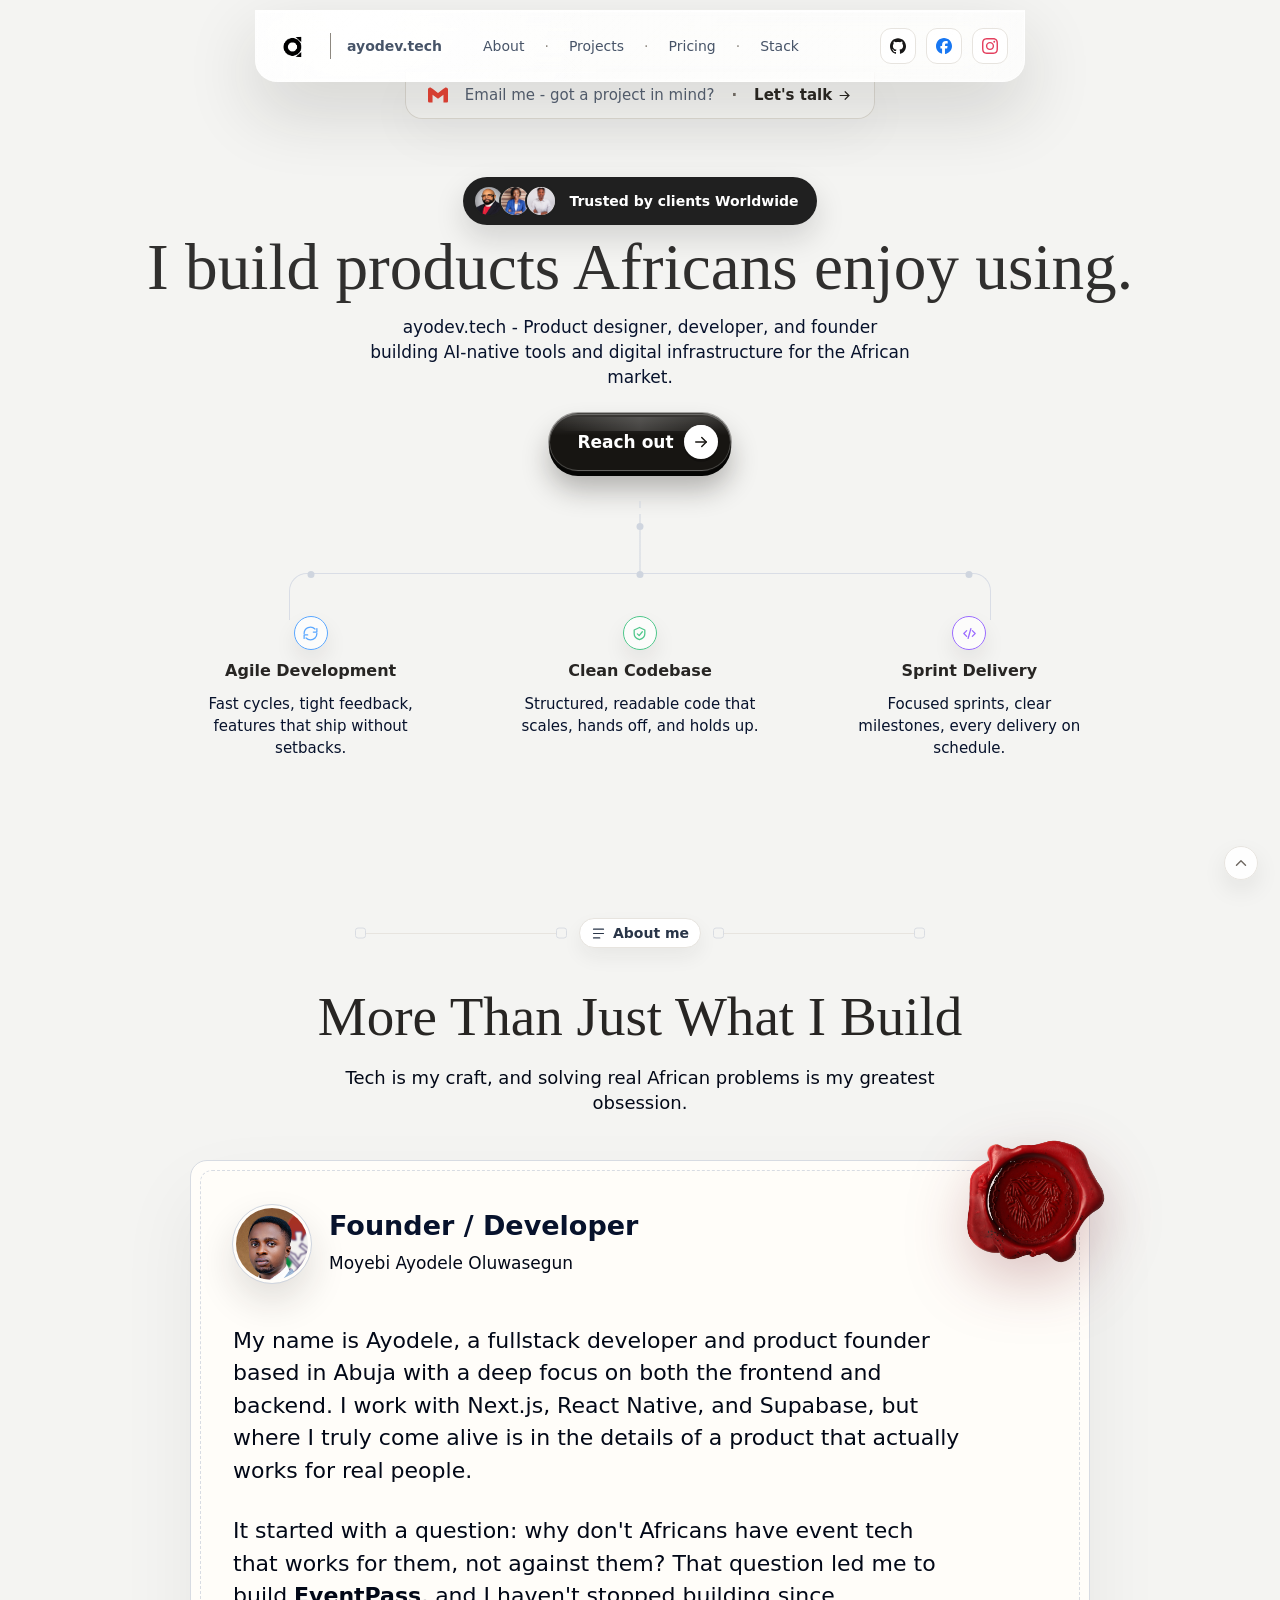
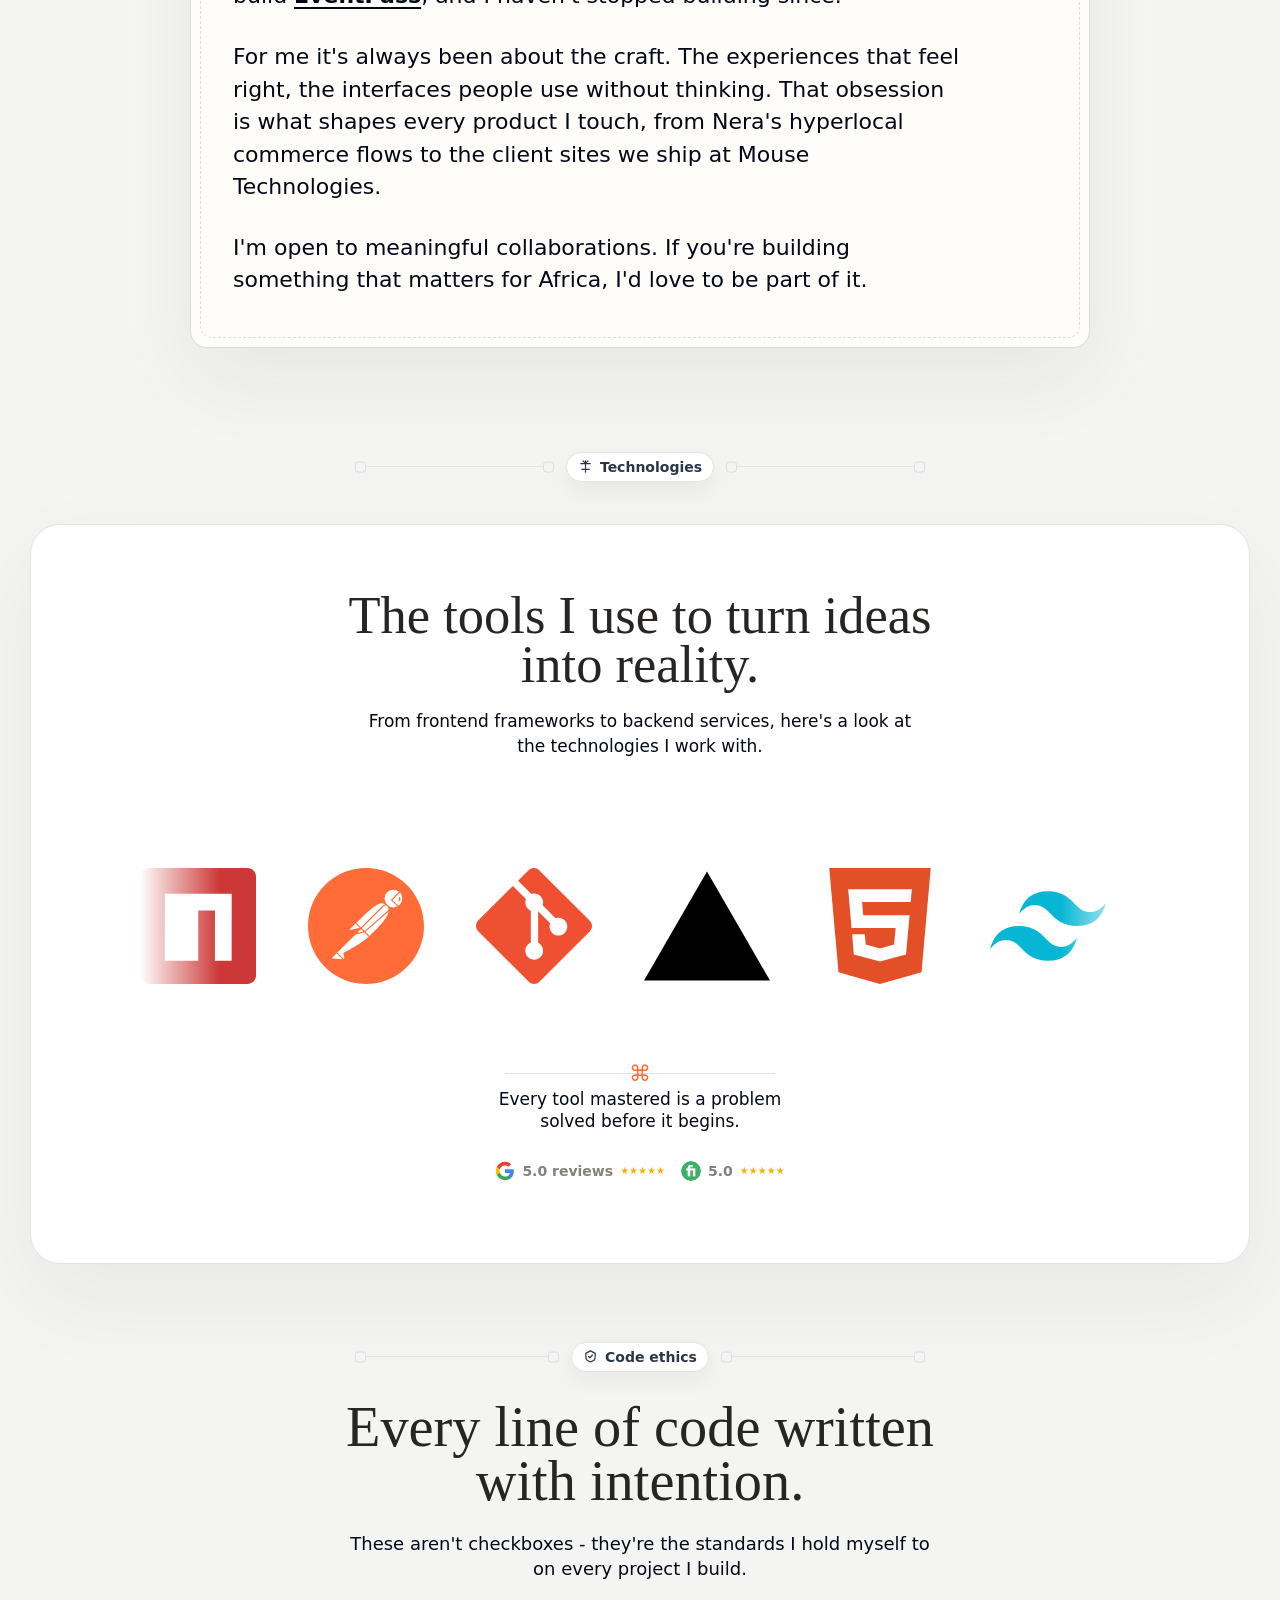
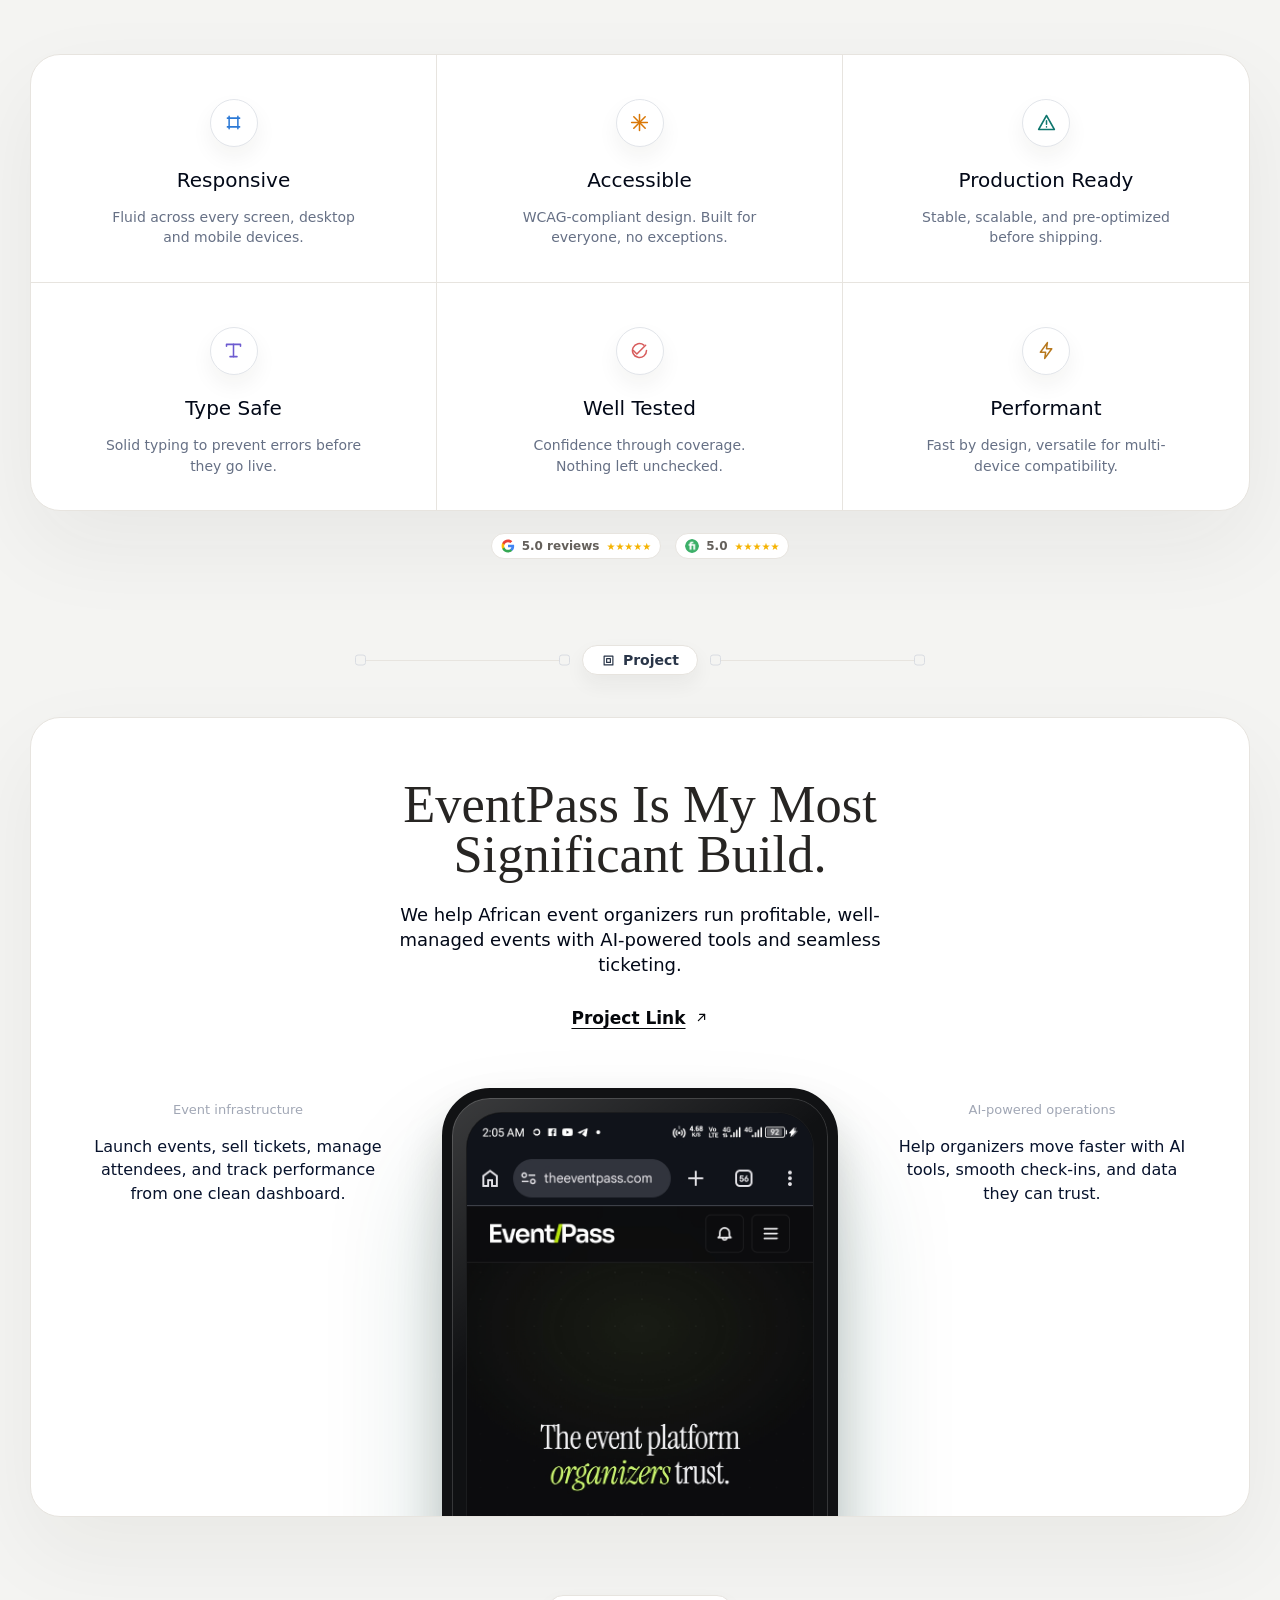
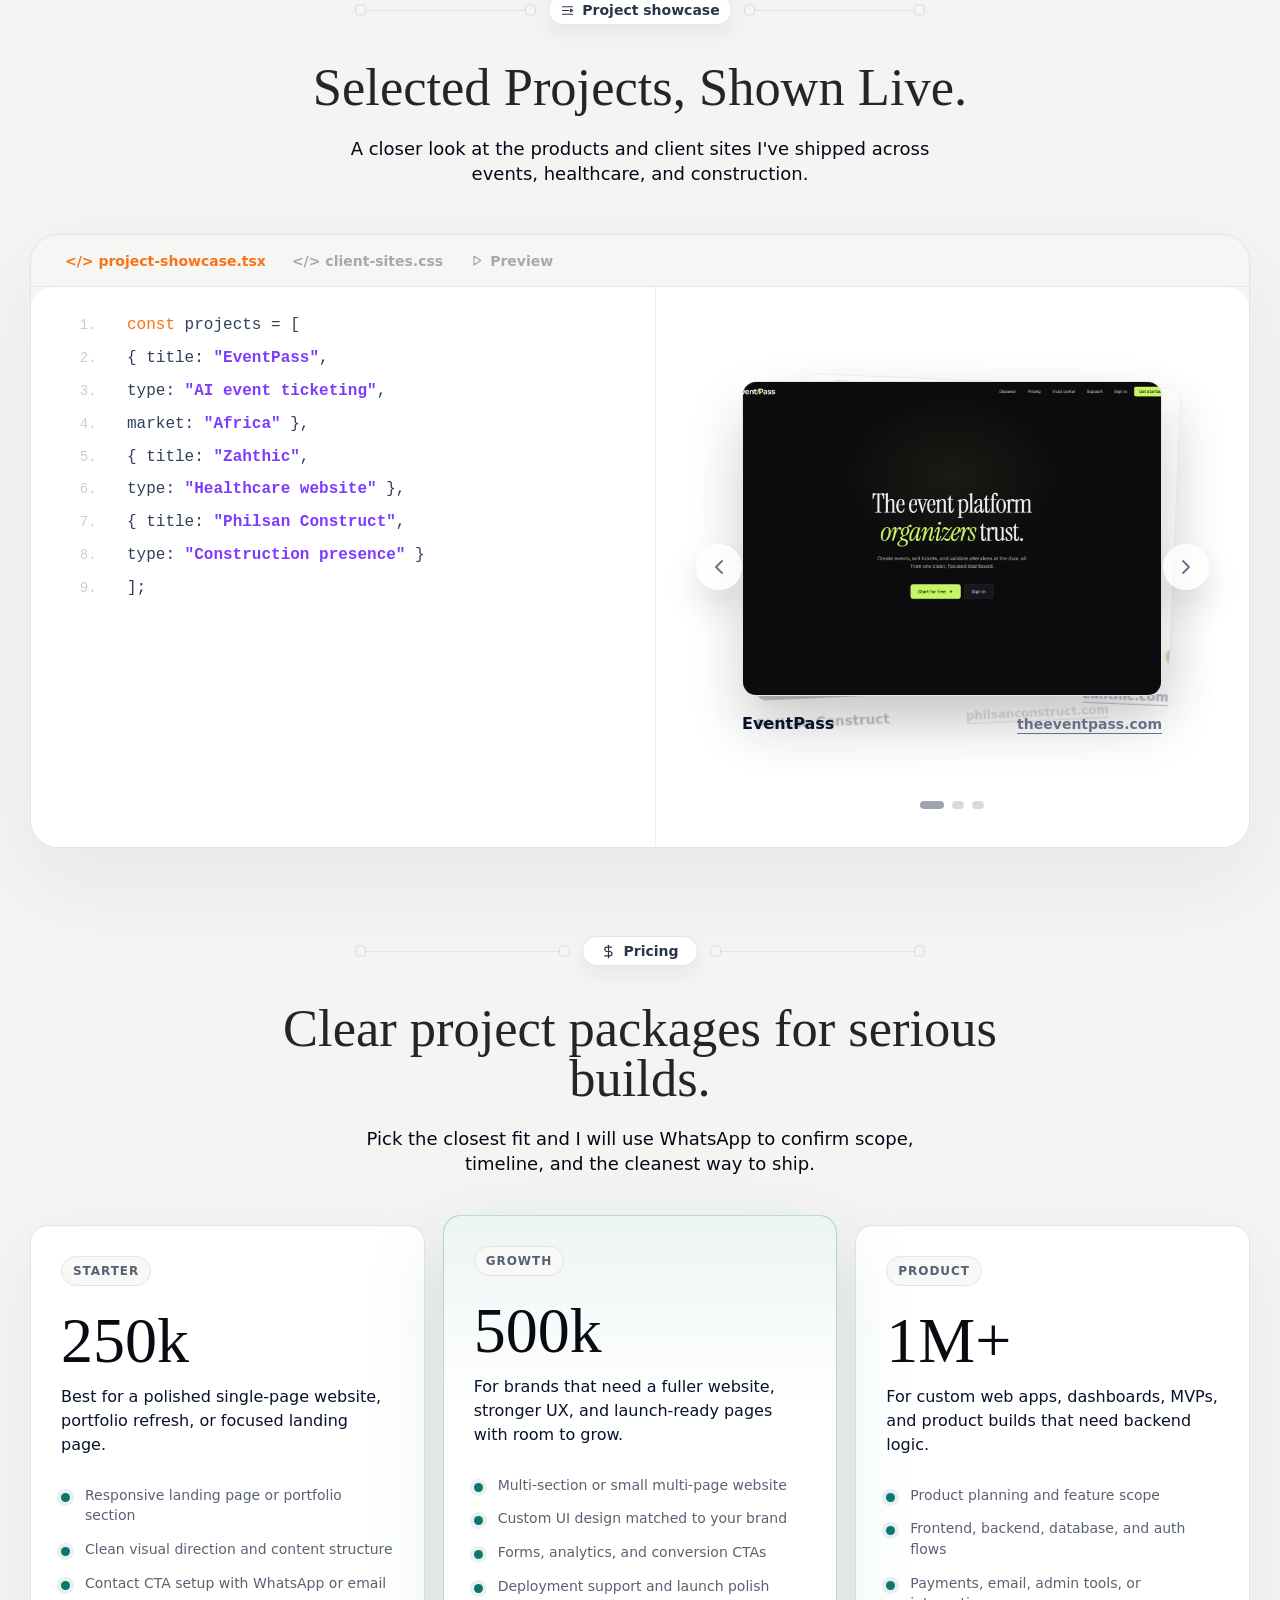
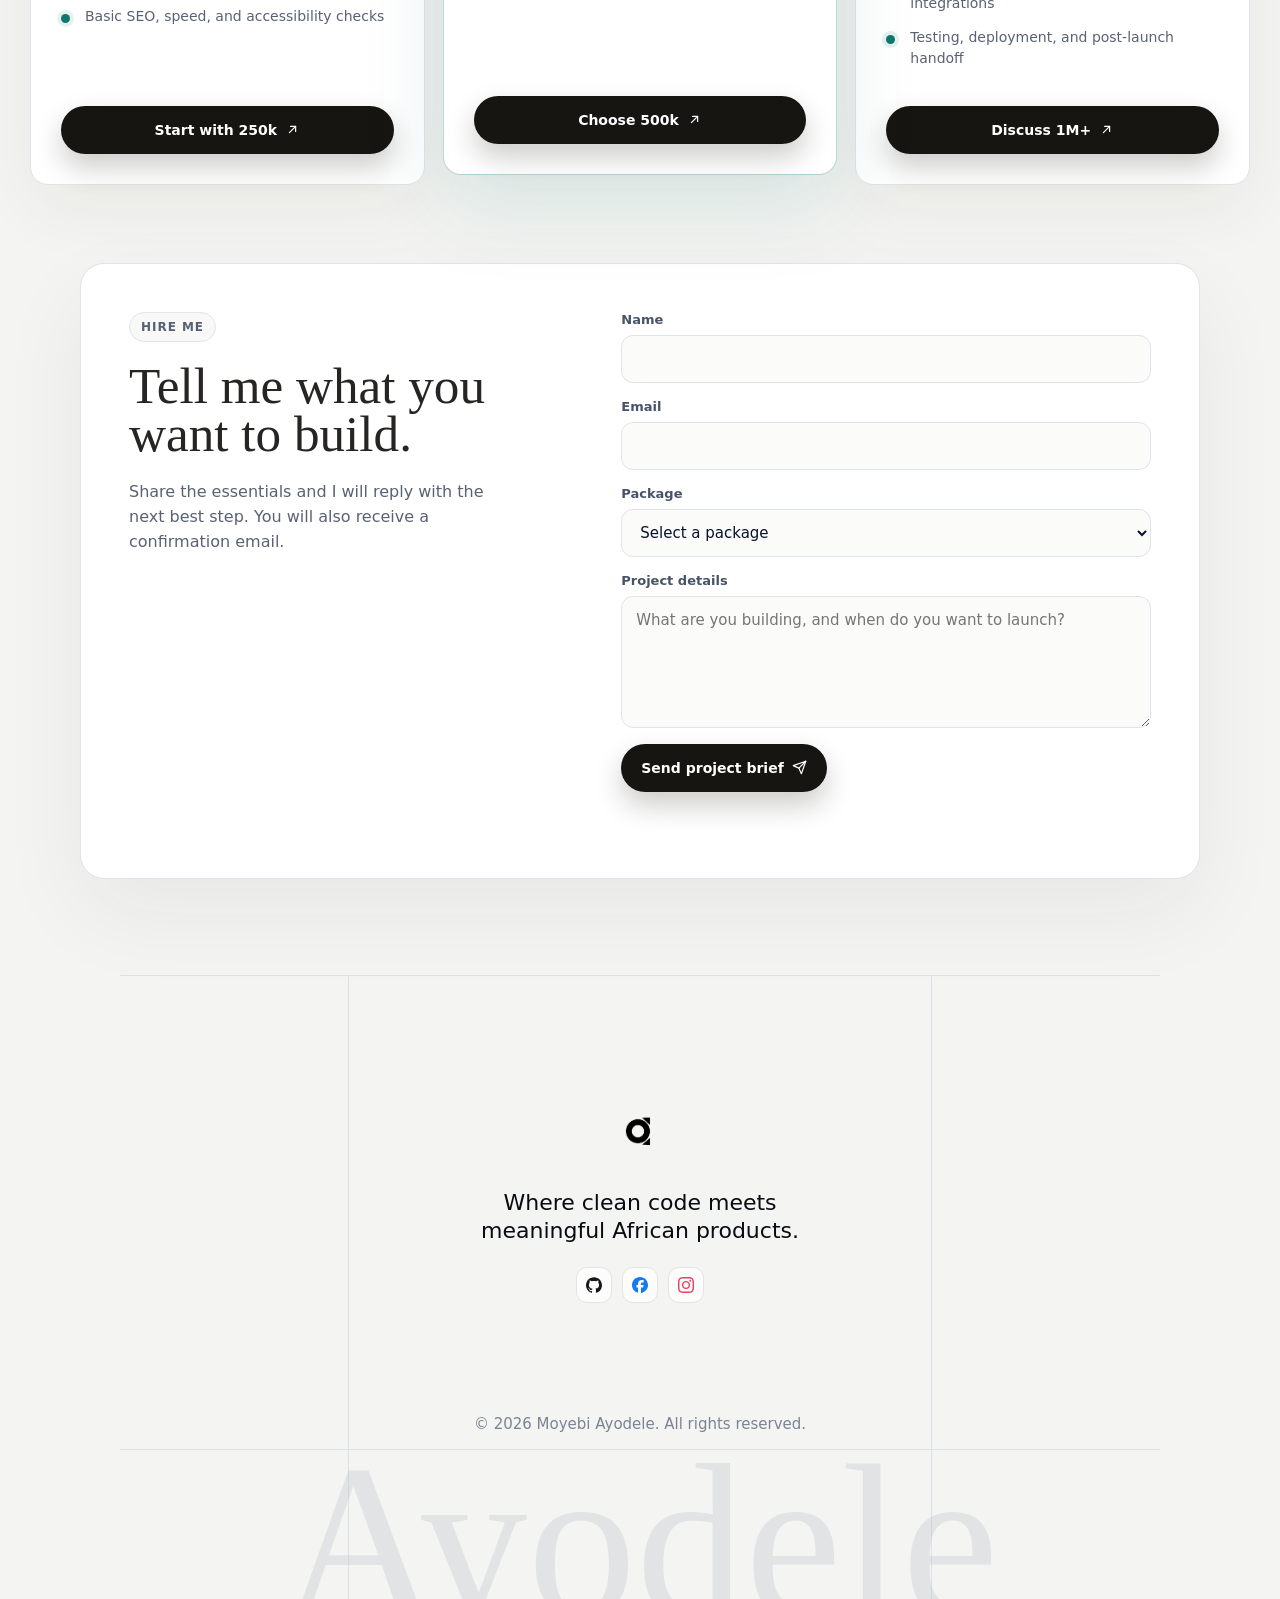
==== commit 8143f6d5: "feat: update testimonials" ====
--- a/index.html
+++ b/index.html
@@ -64,7 +64,7 @@
       }
     </script>
     <title>ayodev.tech - Product Designer, Developer, Founder</title>
-    <link rel="stylesheet" href="styles.css?v=seo-alt-text" />
+    <link rel="stylesheet" href="styles.css?v=testimonial-full-review" />
   </head>
   <body>
     <header class="site-nav" aria-label="Primary navigation">
@@ -122,10 +122,10 @@
                 <img src="assets/testimonials/apostle-turner-correct.png" alt="Apostle Turner testimonial portrait" />
               </span>
               <span class="avatar">
-                <img src="assets/testimonials/zahthic-ceo.png" alt="PT Cosmas Harrison testimonial portrait" />
+                <img src="assets/testimonials/okwuchi-praise-google.jpg" alt="Okwuchi Praise testimonial portrait" />
               </span>
               <span class="avatar">
-                <img src="assets/testimonials/google-client-correct.png" alt="Google client testimonial portrait" />
+                <img src="assets/testimonials/funmi-dorcas-google.jpg" alt="Funmi Dorcas testimonial portrait" />
               </span>
             </span>
             <strong>Trusted by clients Worldwide</strong>
@@ -138,17 +138,38 @@
                   <button class="active" type="button" aria-label="Show _apostleturner testimonial" data-testimonial-dot="0">
                     <img src="assets/testimonials/apostle-turner-correct.png" alt="Apostle Turner testimonial portrait" />
                   </button>
-                  <button type="button" aria-label="Show PT Cosmas Harrison testimonial" data-testimonial-dot="1">
-                    <img src="assets/testimonials/zahthic-ceo.png" alt="PT Cosmas Harrison testimonial portrait" />
+                  <button type="button" aria-label="Show Okwuchi Praise Google review" data-testimonial-dot="1">
+                    <img src="assets/testimonials/okwuchi-praise-google.jpg" alt="Okwuchi Praise testimonial portrait" />
                   </button>
-                  <button type="button" aria-label="Show Google review proof" data-testimonial-dot="2">
-                    <img src="assets/testimonials/google-client-correct.png" alt="Google client testimonial portrait" />
+                  <button type="button" aria-label="Show Gift Ejagbomo Google review" data-testimonial-dot="2">
+                    <img src="assets/testimonials/gift-ejagbomo-google.jpg" alt="Gift Ejagbomo testimonial portrait" />
+                  </button>
+                  <button type="button" aria-label="Show Angela Nneoma Google review" data-testimonial-dot="3">
+                    <img src="assets/testimonials/angela-nneoma-google.jpg" alt="Angela Nneoma testimonial portrait" />
+                  </button>
+                  <button type="button" aria-label="Show Cosmas Harrison Google review" data-testimonial-dot="4">
+                    <img src="assets/testimonials/cosmas-harrison-google.jpg" alt="Cosmas Harrison testimonial portrait" />
+                  </button>
+                  <button type="button" aria-label="Show Funmi Dorcas Google review" data-testimonial-dot="5">
+                    <img src="assets/testimonials/funmi-dorcas-google.jpg" alt="Funmi Dorcas testimonial portrait" />
                   </button>
                 </div>
                 <button class="testimonial-close" type="button" aria-label="Close testimonials" data-testimonial-close>
                   <svg class="icon" aria-hidden="true" viewBox="0 0 24 24">
                     <path d="m6 6 12 12" />
                     <path d="m18 6-12 12" />
+                  </svg>
+                </button>
+              </div>
+              <div class="testimonial-controls" aria-label="Navigate testimonials">
+                <button type="button" aria-label="Previous testimonial" data-testimonial-prev>
+                  <svg class="icon icon-sm" aria-hidden="true" viewBox="0 0 24 24">
+                    <path d="m15 18-6-6 6-6" />
+                  </svg>
+                </button>
+                <button type="button" aria-label="Next testimonial" data-testimonial-next>
+                  <svg class="icon icon-sm" aria-hidden="true" viewBox="0 0 24 24">
+                    <path d="m9 18 6-6-6-6" />
                   </svg>
                 </button>
               </div>
@@ -164,36 +185,116 @@
                   <b>_apostleturner</b>
                 </article>
                 <article data-testimonial-panel>
-                  <span class="review-brand"><img class="fiverr-logo" src="assets/logos/fiverr-round.png" alt="Fiverr logo" /> ★★★★★</span>
-                  <strong>Exceptional from start to finish.</strong>
+                  <a
+                    class="review-brand proof-link"
+                    href="https://www.google.com/search?q=Mouse+Technologies"
+                    aria-label="Open Mouse Technologies Google reviews"
+                    target="_blank"
+                    rel="noopener noreferrer"
+                  >
+                    <img src="assets/logos/google-color.svg" alt="Google logo" /> Google 5.0
+                  </a>
+                  <strong>Patient, detailed, excellent.</strong>
                   <p>
-                    "The developer demonstrated a rare combination of technical skill,
-                    clarity of thought, and professional discipline. He translated our
-                    vision into a clean, functional, and well-structured website that
-                    accurately represents our brand identity."
+                    "Thank you for your patience and helping out with my portfolio. Ayo
+                    has a way of explaining every little detail and executing it excellently.
+                    I highly recommend him and his team."
                   </p>
-                  <p>
-                    "Communication was consistent and professional throughout the project.
-                    The final result reflects a developer who understands both design and
-                    user experience at a high level."
-                  </p>
-                  <b>PT Cosmas Harrison Ifeanyichukwu, Zahthic Healthcare Solutions</b>
+                  <b>Okwuchi Praise</b>
                 </article>
                 <article data-testimonial-panel>
                   <a
                     class="review-brand proof-link"
-                    href="https://www.google.com/search?q=ayodev.tech+Google+review"
-                    aria-label="Verify the Google review for ayodev.tech"
+                    href="https://www.google.com/search?q=Mouse+Technologies"
+                    aria-label="Open Mouse Technologies Google reviews"
+                    target="_blank"
+                    rel="noopener noreferrer"
                   >
-                    <img src="assets/logos/google-color.svg" alt="Google logo" /> 5.0 review proof
+                    <img src="assets/logos/google-color.svg" alt="Google logo" /> Google 5.0
                   </a>
-                  <strong>Verified on Google.</strong>
+                  <strong>Reliable tech services.</strong>
                   <p>
-                    A live Google review proof point is now linked directly from this
-                    testimonial, so visitors can verify the rating source without
-                    hunting through the page.
+                    "Impressive work and a clear focus on building real software solutions.
+                    Mouse Technologies is definitely a brand to watch for innovative and
+                    reliable tech services."
                   </p>
-                  <b>Google review proof</b>
+                  <b>Gift Ejagbomo</b>
+                </article>
+                <article data-testimonial-panel>
+                  <a
+                    class="review-brand proof-link"
+                    href="https://www.google.com/search?q=Mouse+Technologies"
+                    aria-label="Open Mouse Technologies Google reviews"
+                    target="_blank"
+                    rel="noopener noreferrer"
+                  >
+                    <img src="assets/logos/google-color.svg" alt="Google logo" /> Google 5.0
+                  </a>
+                  <strong>Great service.</strong>
+                  <p>
+                    "Great Service."
+                  </p>
+                  <b>Angela Nneoma</b>
+                </article>
+                <article data-testimonial-panel>
+                  <a
+                    class="review-brand proof-link"
+                    href="https://www.google.com/search?q=Mouse+Technologies"
+                    aria-label="Open Mouse Technologies Google reviews"
+                    target="_blank"
+                    rel="noopener noreferrer"
+                  >
+                    <img src="assets/logos/google-color.svg" alt="Google logo" /> Google 5.0
+                  </a>
+                  <strong>Exceptional from start to finish.</strong>
+                  <p>
+                    "This was an exceptional experience from start to finish.
+                  </p>
+                  <p>
+                    The developer demonstrated a rare combination of technical skill,
+                    clarity of thought, and professional discipline. From the very beginning,
+                    he took time to understand our vision in detail and translated it into
+                    a clean, functional, and well-structured website that accurately
+                    represents our brand identity.
+                  </p>
+                  <p>
+                    What stood out most was his ability to think beyond execution. He
+                    provided meaningful suggestions, improved on ideas during development,
+                    and ensured the final product was not just functional, but strategically
+                    aligned with how we want to present ourselves online.
+                  </p>
+                  <p>
+                    Communication was consistent and professional throughout the project.
+                    Feedback was handled with precision, adjustments were implemented
+                    efficiently, and deadlines were respected without compromise on quality.
+                  </p>
+                  <p>
+                    The final result reflects a developer who understands both design and
+                    user experience at a high level.
+                  </p>
+                  <p>
+                    I would confidently recommend him for any serious business or
+                    organization looking to build a strong digital presence."
+                  </p>
+                  <b>PT Cosmas Harrison Ifeanyichukwu, Founder &amp; Clinical Director, Zahthic Healthcare Solutions</b>
+                </article>
+                <article data-testimonial-panel>
+                  <a
+                    class="review-brand proof-link"
+                    href="https://www.google.com/search?q=Mouse+Technologies"
+                    aria-label="Open Mouse Technologies Google reviews"
+                    target="_blank"
+                    rel="noopener noreferrer"
+                  >
+                    <img src="assets/logos/google-color.svg" alt="Google logo" /> Google 5.0
+                  </a>
+                  <strong>High-quality portfolio delivery.</strong>
+                  <p>
+                    "Mouse Technologies delivered exceptional results for my website
+                    portfolio. Their work was of high quality, and I can confidently
+                    vouch for their services."
+                  </p>
+                  <b>Funmi Dorcas</b>
                 </article>
               </div>
             </div>
@@ -676,12 +777,25 @@
         const popover = module.querySelector("[data-testimonial-popover]");
         const card = module.querySelector(".testimonial-card");
         const close = module.querySelector("[data-testimonial-close]");
+        const prev = module.querySelector("[data-testimonial-prev]");
+        const next = module.querySelector("[data-testimonial-next]");
         const dots = Array.from(module.querySelectorAll("[data-testimonial-dot]"));
         const panels = Array.from(module.querySelectorAll("[data-testimonial-panel]"));
+        const stage = module.querySelector(".testimonial-stage");
         const motionQuery = window.matchMedia("(prefers-reduced-motion: reduce)");
         let active = 0;
-        let cycleTimer;
         let audioContext;
+
+        const syncStageHeight = () => {
+          const panel = panels[active];
+          if (!stage || !panel) return;
+
+          const minimum = Number.parseFloat(window.getComputedStyle(stage).minHeight) || 350;
+          stage.style.setProperty(
+            "--testimonial-stage-height",
+            `${Math.max(panel.scrollHeight, minimum)}px`
+          );
+        };
 
         const playRollingPop = () => {
           if (motionQuery.matches) return;
@@ -695,8 +809,8 @@
           const now = audioContext.currentTime;
           const master = audioContext.createGain();
           master.gain.setValueAtTime(0.001, now);
-          master.gain.exponentialRampToValueAtTime(0.22, now + 0.015);
-          master.gain.exponentialRampToValueAtTime(0.001, now + 0.46);
+          master.gain.exponentialRampToValueAtTime(0.48, now + 0.015);
+          master.gain.exponentialRampToValueAtTime(0.001, now + 0.54);
           master.connect(audioContext.destination);
 
           const blip = (offset, frequency, duration, type = "triangle") => {
@@ -707,7 +821,7 @@
             oscillator.frequency.setValueAtTime(frequency, start);
             oscillator.frequency.exponentialRampToValueAtTime(frequency * 0.62, start + duration);
             gain.gain.setValueAtTime(0.001, start);
-            gain.gain.exponentialRampToValueAtTime(0.18, start + 0.01);
+            gain.gain.exponentialRampToValueAtTime(0.28, start + 0.01);
             gain.gain.exponentialRampToValueAtTime(0.001, start + duration);
             oscillator.connect(gain);
             gain.connect(master);
@@ -732,11 +846,8 @@
             dot.classList.toggle("active", dotIndex === active);
             dot.setAttribute("aria-current", dotIndex === active ? "true" : "false");
           });
-        };
-
-        const startCycle = () => {
-          window.clearInterval(cycleTimer);
-          cycleTimer = window.setInterval(() => setActive(active + 1), 3600);
+
+          window.requestAnimationFrame(syncStageHeight);
         };
 
         const openTestimonials = () => {
@@ -749,7 +860,6 @@
           card.style.opacity = "1";
           card.style.transform = "translateY(0) scale(1) rotateX(0deg)";
           playRollingPop();
-          startCycle();
           window.setTimeout(() => module.classList.remove("is-rolling"), 620);
         };
 
@@ -759,7 +869,6 @@
           card.style.opacity = "0";
           card.style.transform = "translateY(-18px) scale(0.88) rotateX(14deg)";
           toggle.setAttribute("aria-expanded", "false");
-          window.clearInterval(cycleTimer);
           popover.hidden = true;
         };
 
@@ -773,11 +882,27 @@
 
         close.addEventListener("click", closeTestimonials);
 
+        prev.addEventListener("click", () => {
+          setActive(active - 1);
+          playRollingPop();
+        });
+
+        next.addEventListener("click", () => {
+          setActive(active + 1);
+          playRollingPop();
+        });
+
         dots.forEach((dot) => {
           dot.addEventListener("click", () => {
             setActive(Number(dot.dataset.testimonialDot));
             playRollingPop();
-            startCycle();
+          });
+        });
+
+        window.addEventListener("resize", syncStageHeight);
+        panels.forEach((panel) => {
+          panel.querySelectorAll("img").forEach((image) => {
+            image.addEventListener("load", syncStageHeight, { once: true });
           });
         });
 
--- a/styles.css
+++ b/styles.css
@@ -259,7 +259,8 @@
 
 .trust-pill:focus-visible,
 .testimonial-close:focus-visible,
-.testimonial-avatar-rail button:focus-visible {
+.testimonial-avatar-rail button:focus-visible,
+.testimonial-controls button:focus-visible {
   outline: 3px solid rgba(15, 118, 110, 0.35);
   outline-offset: 3px;
 }
@@ -391,15 +392,23 @@
   display: flex;
   align-items: center;
   gap: 9px;
+  max-width: 100%;
+  overflow-x: auto;
   padding: 6px 10px 6px 6px;
   border: 1px solid rgba(255, 255, 255, 0.68);
   border-radius: 999px;
   background: rgba(255, 255, 255, 0.46);
   box-shadow: inset 0 1px 0 rgba(255, 255, 255, 0.72);
+  scrollbar-width: none;
+}
+
+.testimonial-avatar-rail::-webkit-scrollbar {
+  display: none;
 }
 
 .testimonial-avatar-rail button,
-.testimonial-close {
+.testimonial-close,
+.testimonial-controls button {
   border: 0;
   cursor: pointer;
   font: inherit;
@@ -407,6 +416,7 @@
 
 .testimonial-avatar-rail button {
   position: relative;
+  flex: 0 0 auto;
   width: 50px;
   height: 50px;
   padding: 0;
@@ -462,10 +472,38 @@
   transform: rotate(6deg) scale(1.04);
 }
 
+.testimonial-controls {
+  display: flex;
+  justify-content: flex-end;
+  gap: 8px;
+  margin: -8px 0 14px;
+}
+
+.testimonial-controls button {
+  display: grid;
+  place-items: center;
+  width: 34px;
+  height: 34px;
+  border-radius: 50%;
+  background: rgba(32, 32, 32, 0.08);
+  color: #292622;
+  transition:
+    background 180ms ease,
+    transform 180ms ease;
+}
+
+.testimonial-controls button:hover {
+  background: rgba(15, 118, 110, 0.12);
+  color: #0f766e;
+  transform: translateY(-1px);
+}
+
 .testimonial-stage {
   position: relative;
+  height: var(--testimonial-stage-height, 350px);
   min-height: 350px;
   text-align: left;
+  transition: height 260ms ease;
 }
 
 .testimonial-stage article {
@@ -473,6 +511,7 @@
   inset: 0;
   padding: 6px 4px 18px;
   opacity: 0;
+  overflow: visible;
   pointer-events: none;
   transform: translateY(18px) scale(0.98);
   transition:
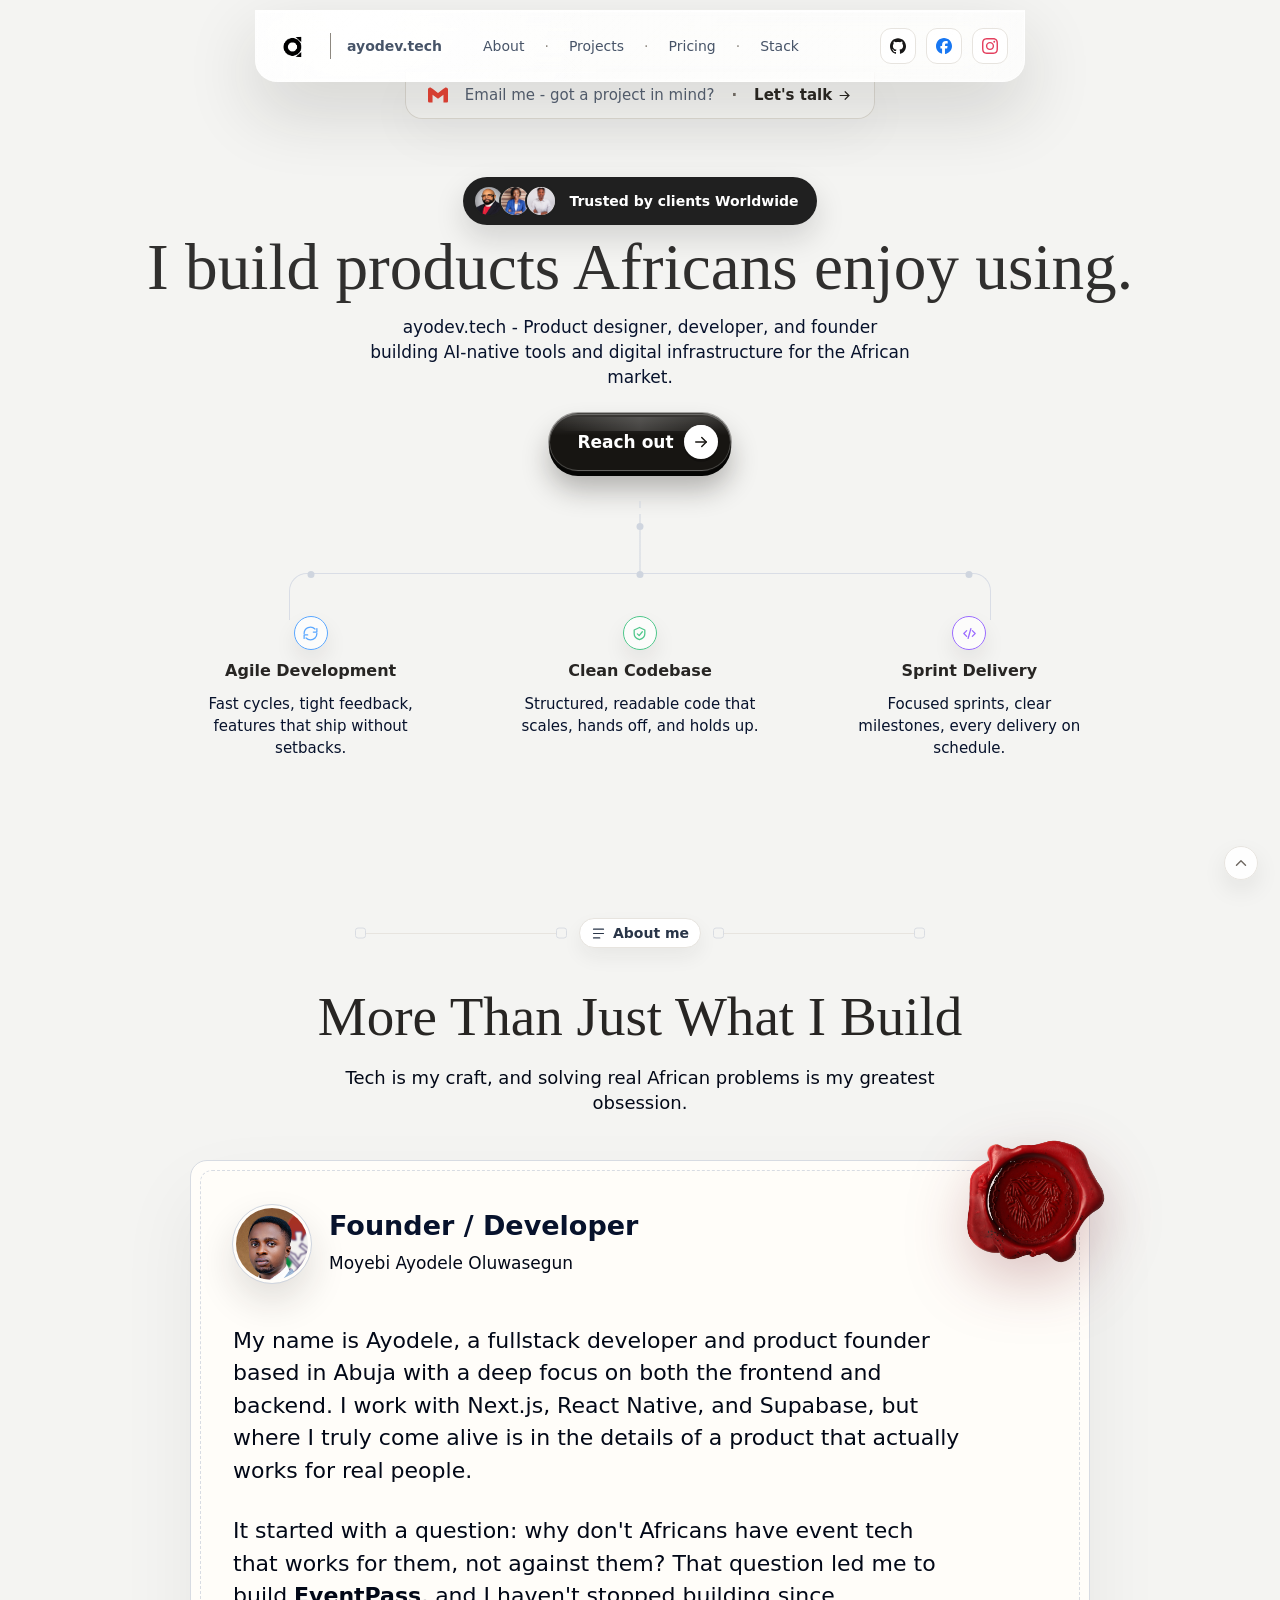
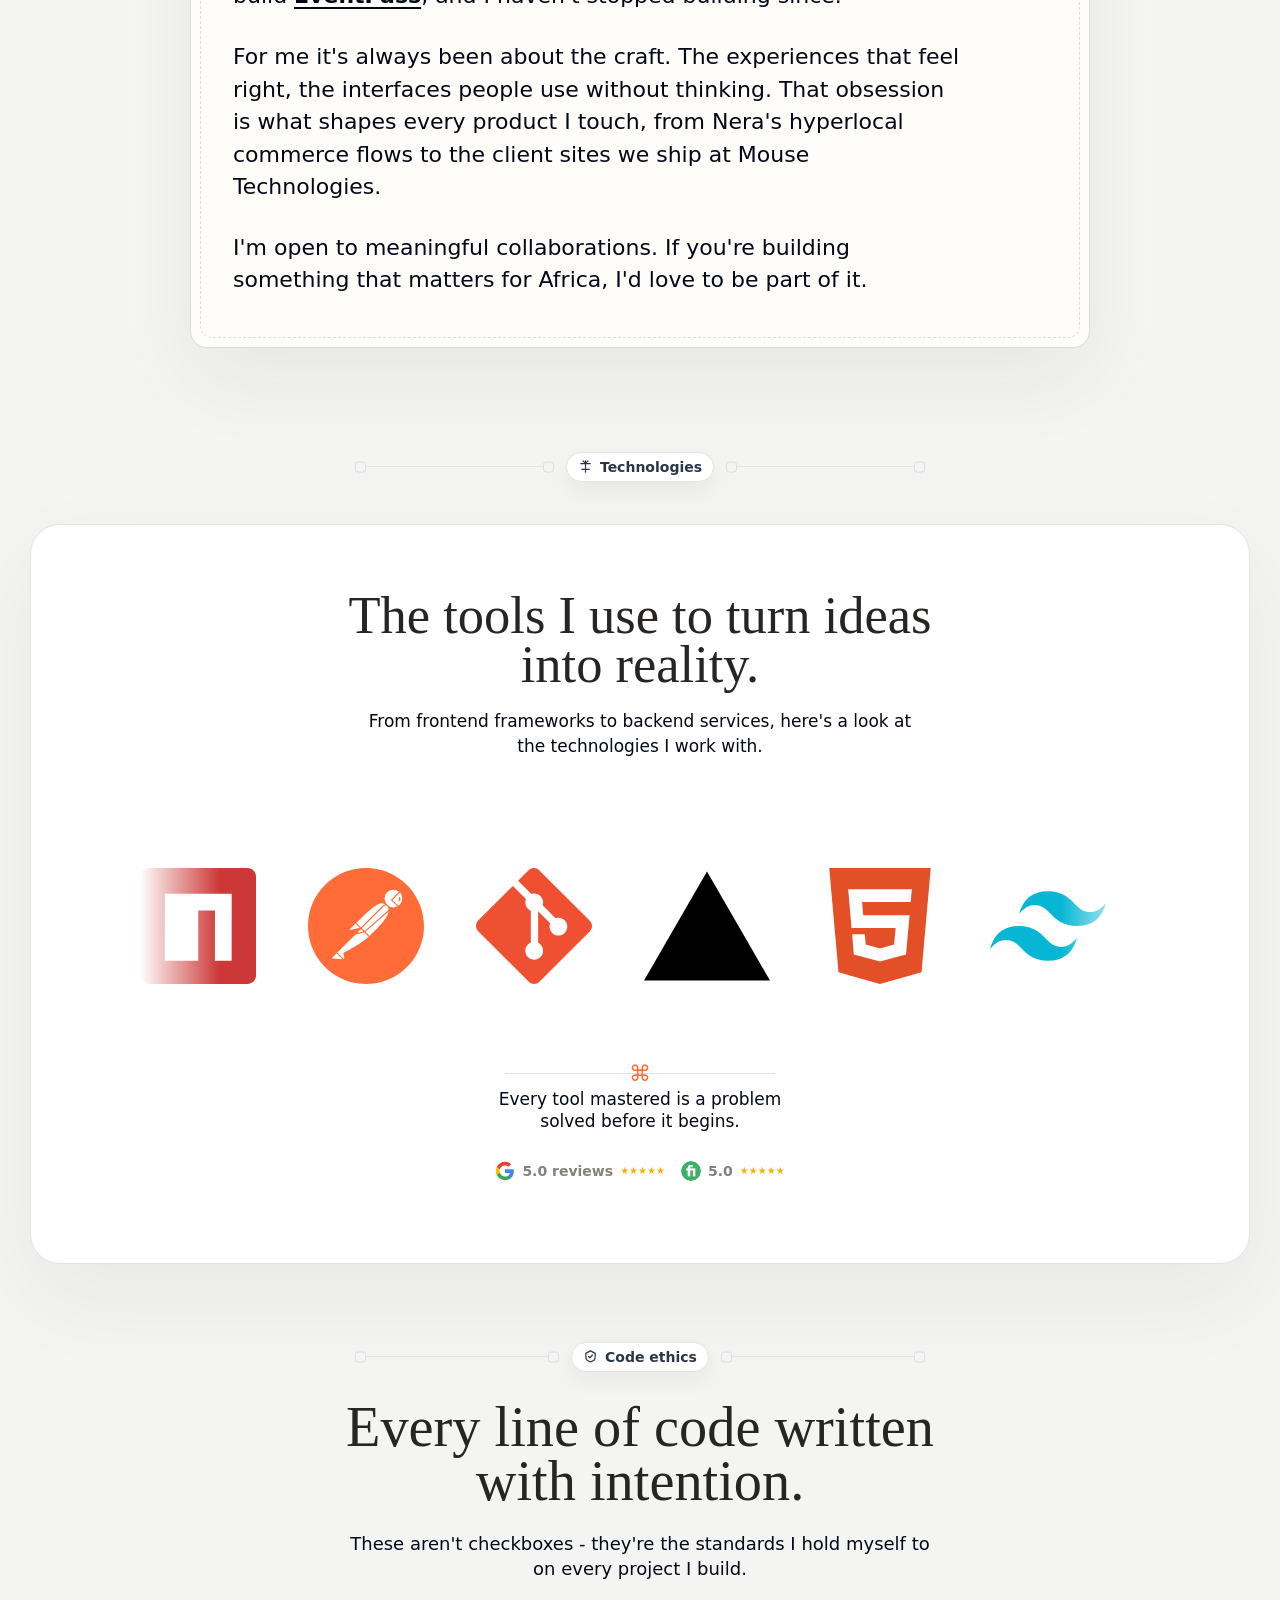
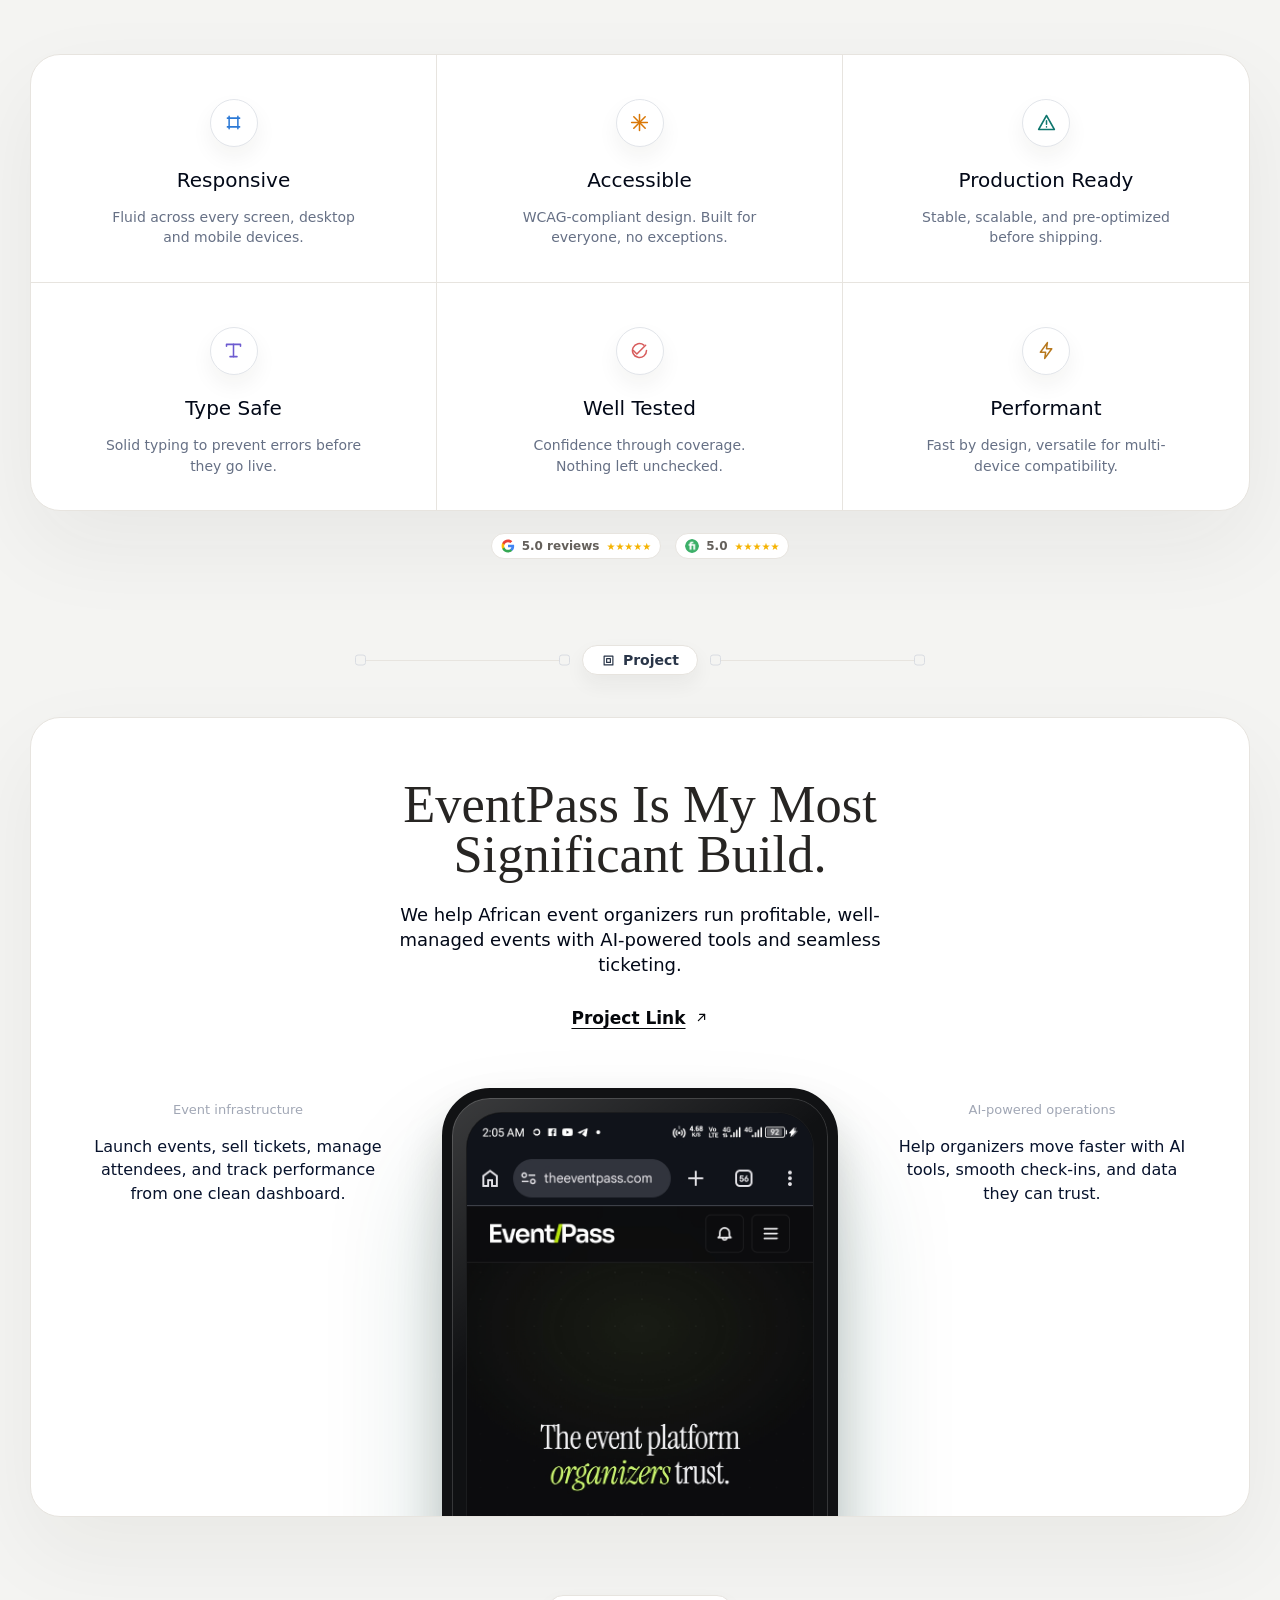
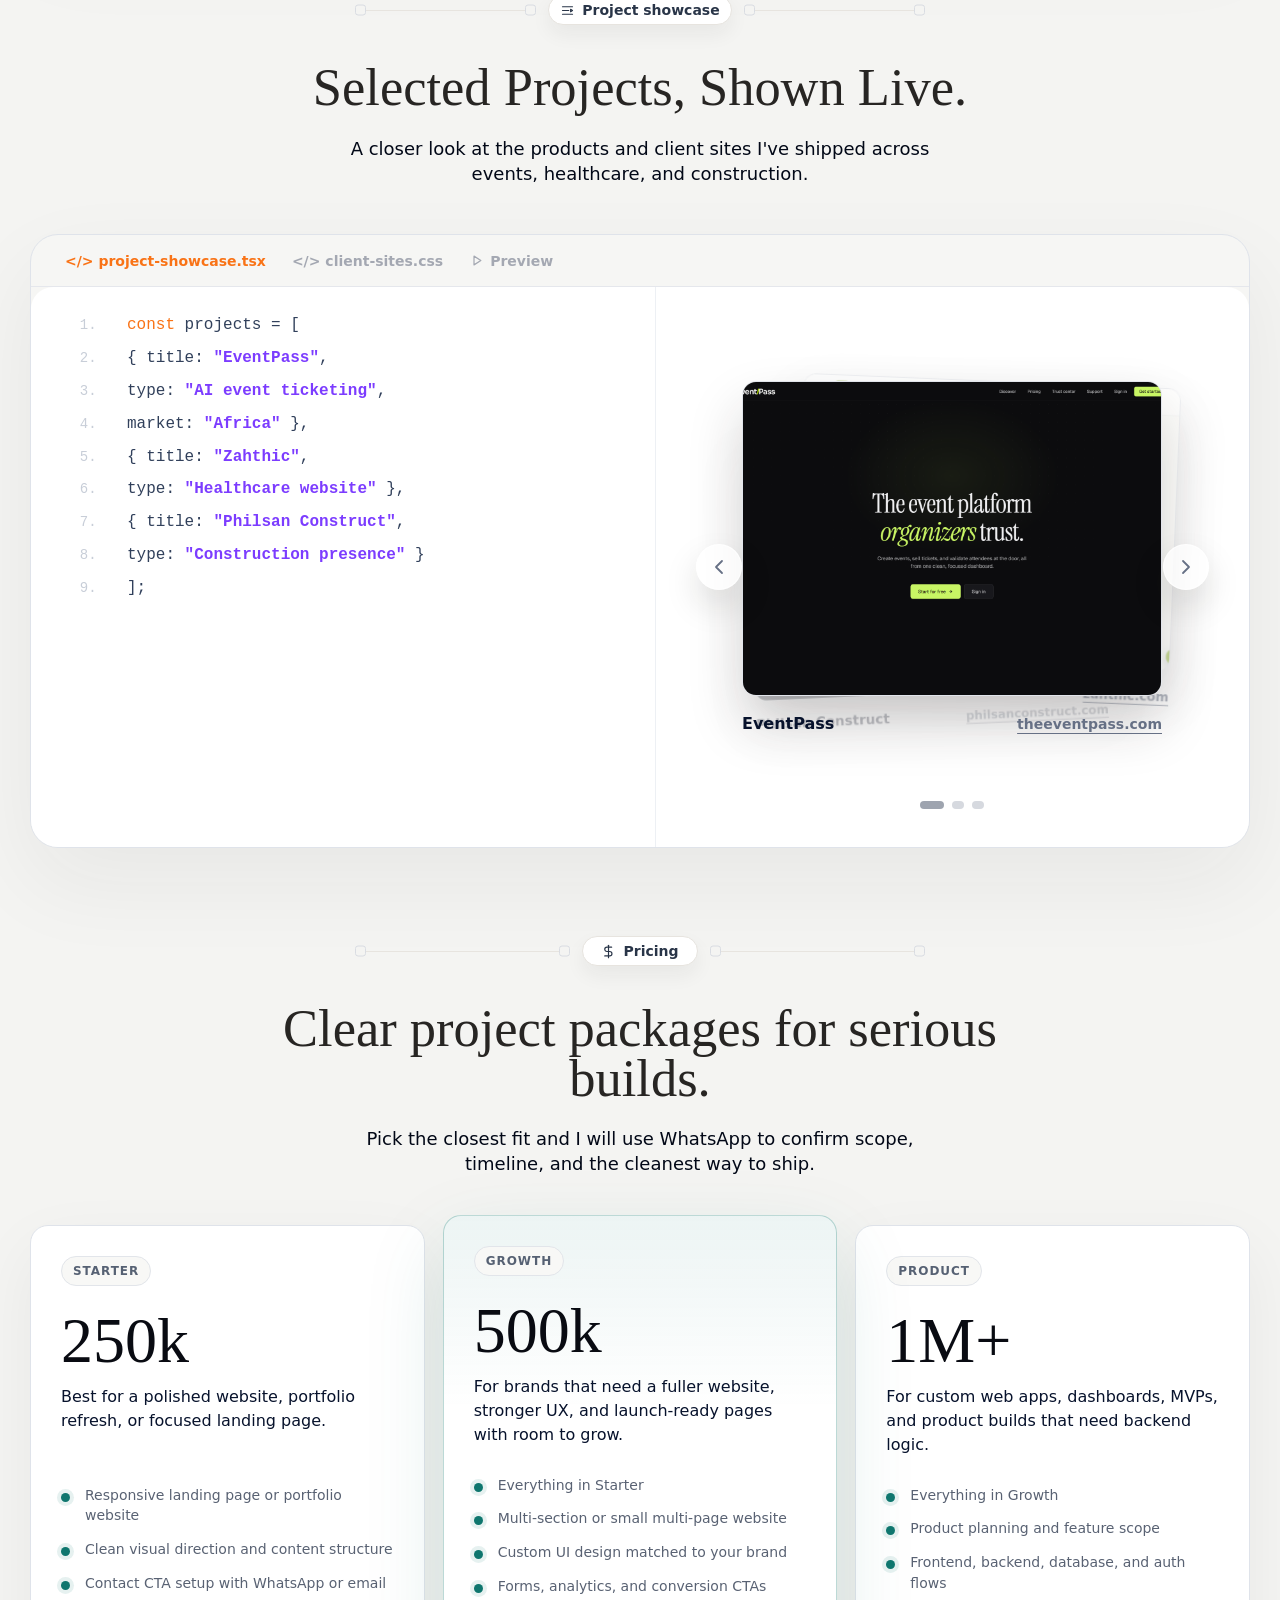
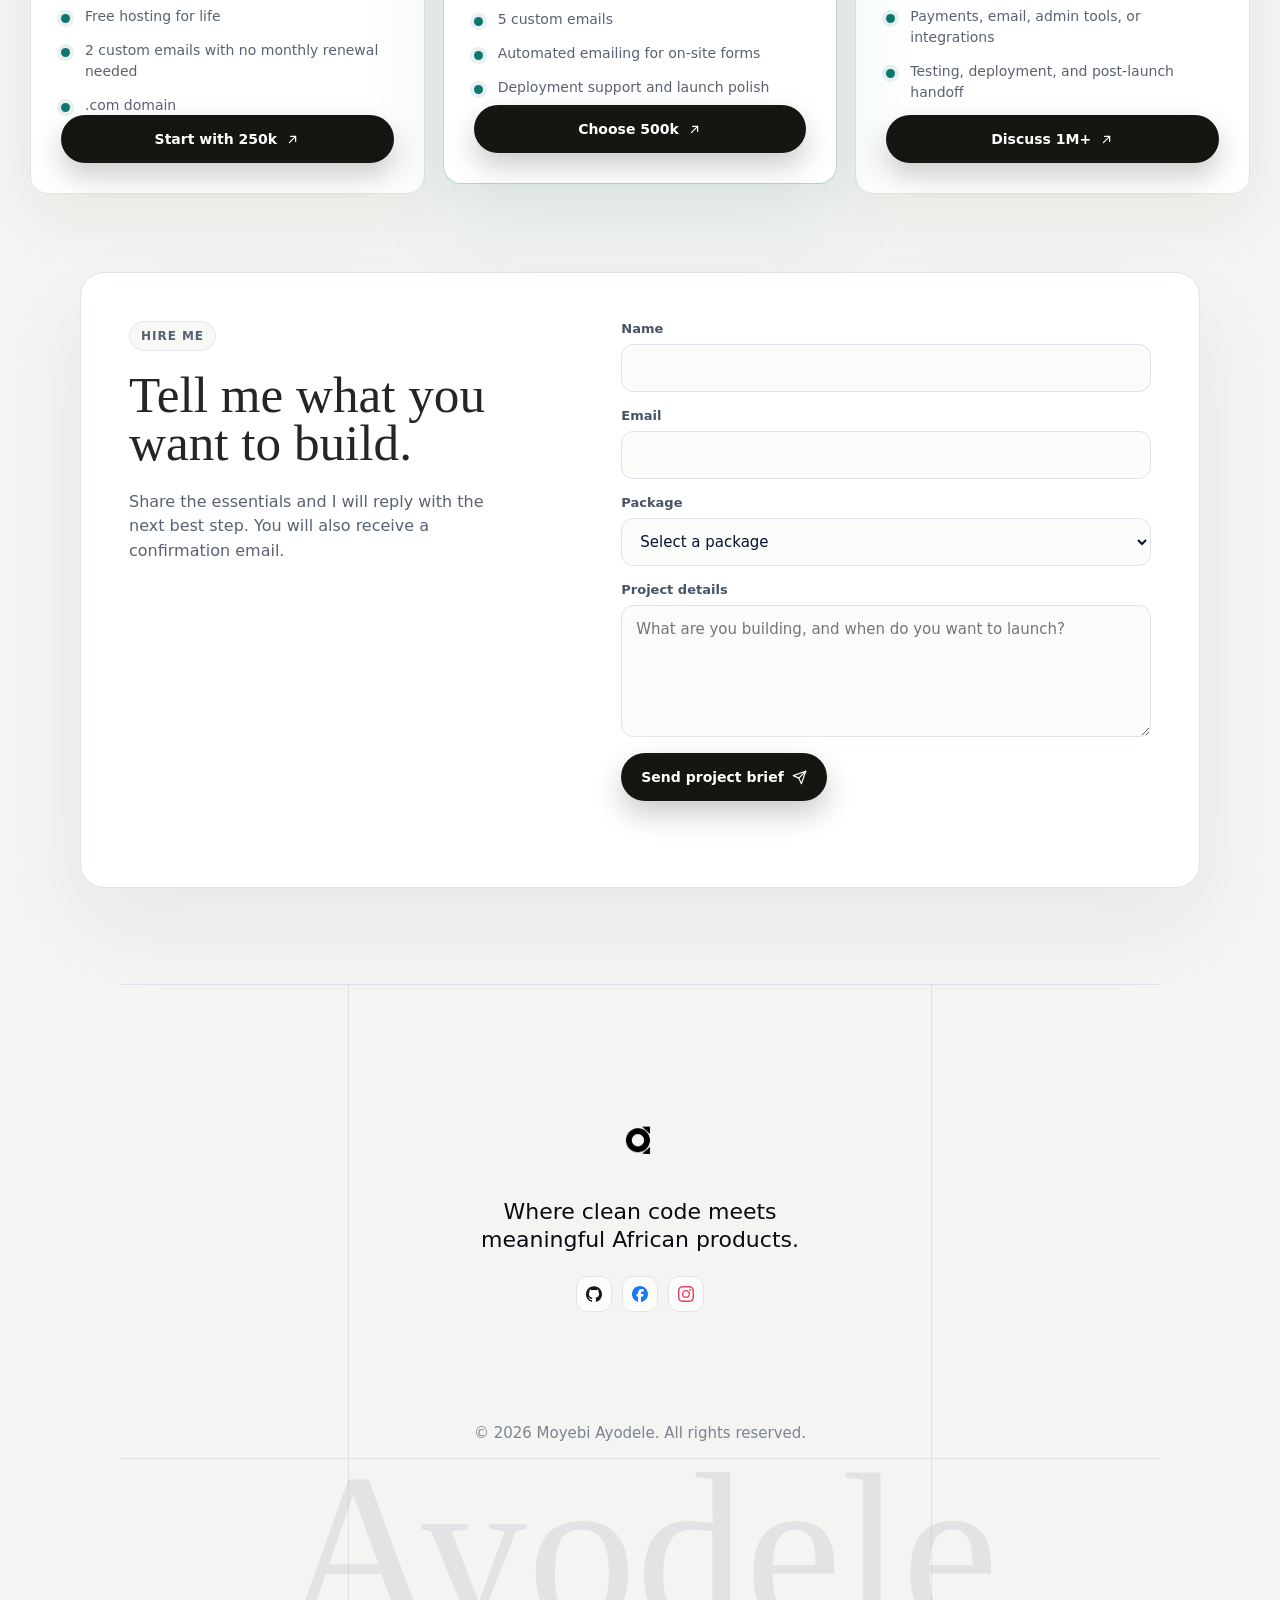
==== commit a45a0fb3: "feat: update pricing inclusions" ====
--- a/index.html
+++ b/index.html
@@ -187,8 +187,8 @@
                 <article data-testimonial-panel>
                   <a
                     class="review-brand proof-link"
-                    href="https://www.google.com/search?q=Mouse+Technologies"
-                    aria-label="Open Mouse Technologies Google reviews"
+                    href="https://www.google.com/search?q=Ayo+Google+reviews"
+                    aria-label="Open Ayo Google reviews"
                     target="_blank"
                     rel="noopener noreferrer"
                   >
@@ -205,8 +205,8 @@
                 <article data-testimonial-panel>
                   <a
                     class="review-brand proof-link"
-                    href="https://www.google.com/search?q=Mouse+Technologies"
-                    aria-label="Open Mouse Technologies Google reviews"
+                    href="https://www.google.com/search?q=Ayo+Google+reviews"
+                    aria-label="Open Ayo Google reviews"
                     target="_blank"
                     rel="noopener noreferrer"
                   >
@@ -215,7 +215,7 @@
                   <strong>Reliable tech services.</strong>
                   <p>
                     "Impressive work and a clear focus on building real software solutions.
-                    Mouse Technologies is definitely a brand to watch for innovative and
+                    Ayo is definitely a brand to watch for innovative and
                     reliable tech services."
                   </p>
                   <b>Gift Ejagbomo</b>
@@ -223,8 +223,8 @@
                 <article data-testimonial-panel>
                   <a
                     class="review-brand proof-link"
-                    href="https://www.google.com/search?q=Mouse+Technologies"
-                    aria-label="Open Mouse Technologies Google reviews"
+                    href="https://www.google.com/search?q=Ayo+Google+reviews"
+                    aria-label="Open Ayo Google reviews"
                     target="_blank"
                     rel="noopener noreferrer"
                   >
@@ -239,8 +239,8 @@
                 <article data-testimonial-panel>
                   <a
                     class="review-brand proof-link"
-                    href="https://www.google.com/search?q=Mouse+Technologies"
-                    aria-label="Open Mouse Technologies Google reviews"
+                    href="https://www.google.com/search?q=Ayo+Google+reviews"
+                    aria-label="Open Ayo Google reviews"
                     target="_blank"
                     rel="noopener noreferrer"
                   >
@@ -281,8 +281,8 @@
                 <article data-testimonial-panel>
                   <a
                     class="review-brand proof-link"
-                    href="https://www.google.com/search?q=Mouse+Technologies"
-                    aria-label="Open Mouse Technologies Google reviews"
+                    href="https://www.google.com/search?q=Ayo+Google+reviews"
+                    aria-label="Open Ayo Google reviews"
                     target="_blank"
                     rel="noopener noreferrer"
                   >
@@ -290,7 +290,7 @@
                   </a>
                   <strong>High-quality portfolio delivery.</strong>
                   <p>
-                    "Mouse Technologies delivered exceptional results for my website
+                    "Ayo delivered exceptional results for my website
                     portfolio. Their work was of high quality, and I can confidently
                     vouch for their services."
                   </p>
@@ -657,14 +657,16 @@
           <article class="price-card">
             <span class="price-kicker">Starter</span>
             <h3>250k</h3>
-            <p>Best for a polished single-page website, portfolio refresh, or focused landing page.</p>
+            <p>Best for a polished website, portfolio refresh, or focused landing page.</p>
             <ul>
-              <li>Responsive landing page or portfolio section</li>
+              <li>Responsive landing page or portfolio website</li>
               <li>Clean visual direction and content structure</li>
               <li>Contact CTA setup with WhatsApp or email</li>
-              <li>Basic SEO, speed, and accessibility checks</li>
+              <li>Free hosting for life</li>
+              <li>2 custom emails with no monthly renewal needed</li>
+              <li>.com domain</li>
             </ul>
-            <a class="package-cta" href="https://wa.me/2348078933943?text=Hi%20Ayodele%2C%20I%27m%20interested%20in%20the%20250k%20Starter%20package.%20I%27d%20like%20a%20polished%20single-page%20website%20or%20landing%20page." target="_blank" rel="noopener noreferrer">
+            <a class="package-cta" href="https://wa.me/2348078933943?text=Hi%20Ayodele%2C%20I%27m%20interested%20in%20the%20250k%20Starter%20package.%20I%27d%20like%20a%20polished%20website%20with%20free%20hosting%20for%20life%2C%202%20custom%20emails%2C%20and%20a%20.com%20domain." target="_blank" rel="noopener noreferrer">
               Start with 250k
               <svg class="icon icon-sm" aria-hidden="true" viewBox="0 0 24 24"><path d="M7 17 17 7" /><path d="M9 7h8v8" /></svg>
             </a>
@@ -675,12 +677,15 @@
             <h3>500k</h3>
             <p>For brands that need a fuller website, stronger UX, and launch-ready pages with room to grow.</p>
             <ul>
+              <li>Everything in Starter</li>
               <li>Multi-section or small multi-page website</li>
               <li>Custom UI design matched to your brand</li>
               <li>Forms, analytics, and conversion CTAs</li>
+              <li>5 custom emails</li>
+              <li>Automated emailing for on-site forms</li>
               <li>Deployment support and launch polish</li>
             </ul>
-            <a class="package-cta" href="https://wa.me/2348078933943?text=Hi%20Ayodele%2C%20I%27m%20interested%20in%20the%20500k%20Growth%20package.%20I%27d%20like%20a%20fuller%20website%20with%20custom%20design%2C%20forms%2C%20analytics%2C%20and%20launch%20support." target="_blank" rel="noopener noreferrer">
+            <a class="package-cta" href="https://wa.me/2348078933943?text=Hi%20Ayodele%2C%20I%27m%20interested%20in%20the%20500k%20Growth%20package.%20I%27d%20like%20everything%20in%20Starter%2C%205%20custom%20emails%2C%20and%20automated%20emailing%20for%20on-site%20forms." target="_blank" rel="noopener noreferrer">
               Choose 500k
               <svg class="icon icon-sm" aria-hidden="true" viewBox="0 0 24 24"><path d="M7 17 17 7" /><path d="M9 7h8v8" /></svg>
             </a>
@@ -691,12 +696,13 @@
             <h3>1M+</h3>
             <p>For custom web apps, dashboards, MVPs, and product builds that need backend logic.</p>
             <ul>
+              <li>Everything in Growth</li>
               <li>Product planning and feature scope</li>
               <li>Frontend, backend, database, and auth flows</li>
               <li>Payments, email, admin tools, or integrations</li>
               <li>Testing, deployment, and post-launch handoff</li>
             </ul>
-            <a class="package-cta" href="https://wa.me/2348078933943?text=Hi%20Ayodele%2C%20I%27m%20interested%20in%20the%201M%2B%20Product%20package.%20I%27d%20like%20to%20build%20a%20custom%20web%20app%2C%20dashboard%2C%20MVP%2C%20or%20product%20with%20backend%20logic." target="_blank" rel="noopener noreferrer">
+            <a class="package-cta" href="https://wa.me/2348078933943?text=Hi%20Ayodele%2C%20I%27m%20interested%20in%20the%201M%2B%20Product%20package.%20I%27d%20like%20everything%20in%20Growth%20plus%20a%20custom%20web%20app%2C%20dashboard%2C%20MVP%2C%20or%20product%20with%20backend%20logic." target="_blank" rel="noopener noreferrer">
               Discuss 1M+
               <svg class="icon icon-sm" aria-hidden="true" viewBox="0 0 24 24"><path d="M7 17 17 7" /><path d="M9 7h8v8" /></svg>
             </a>
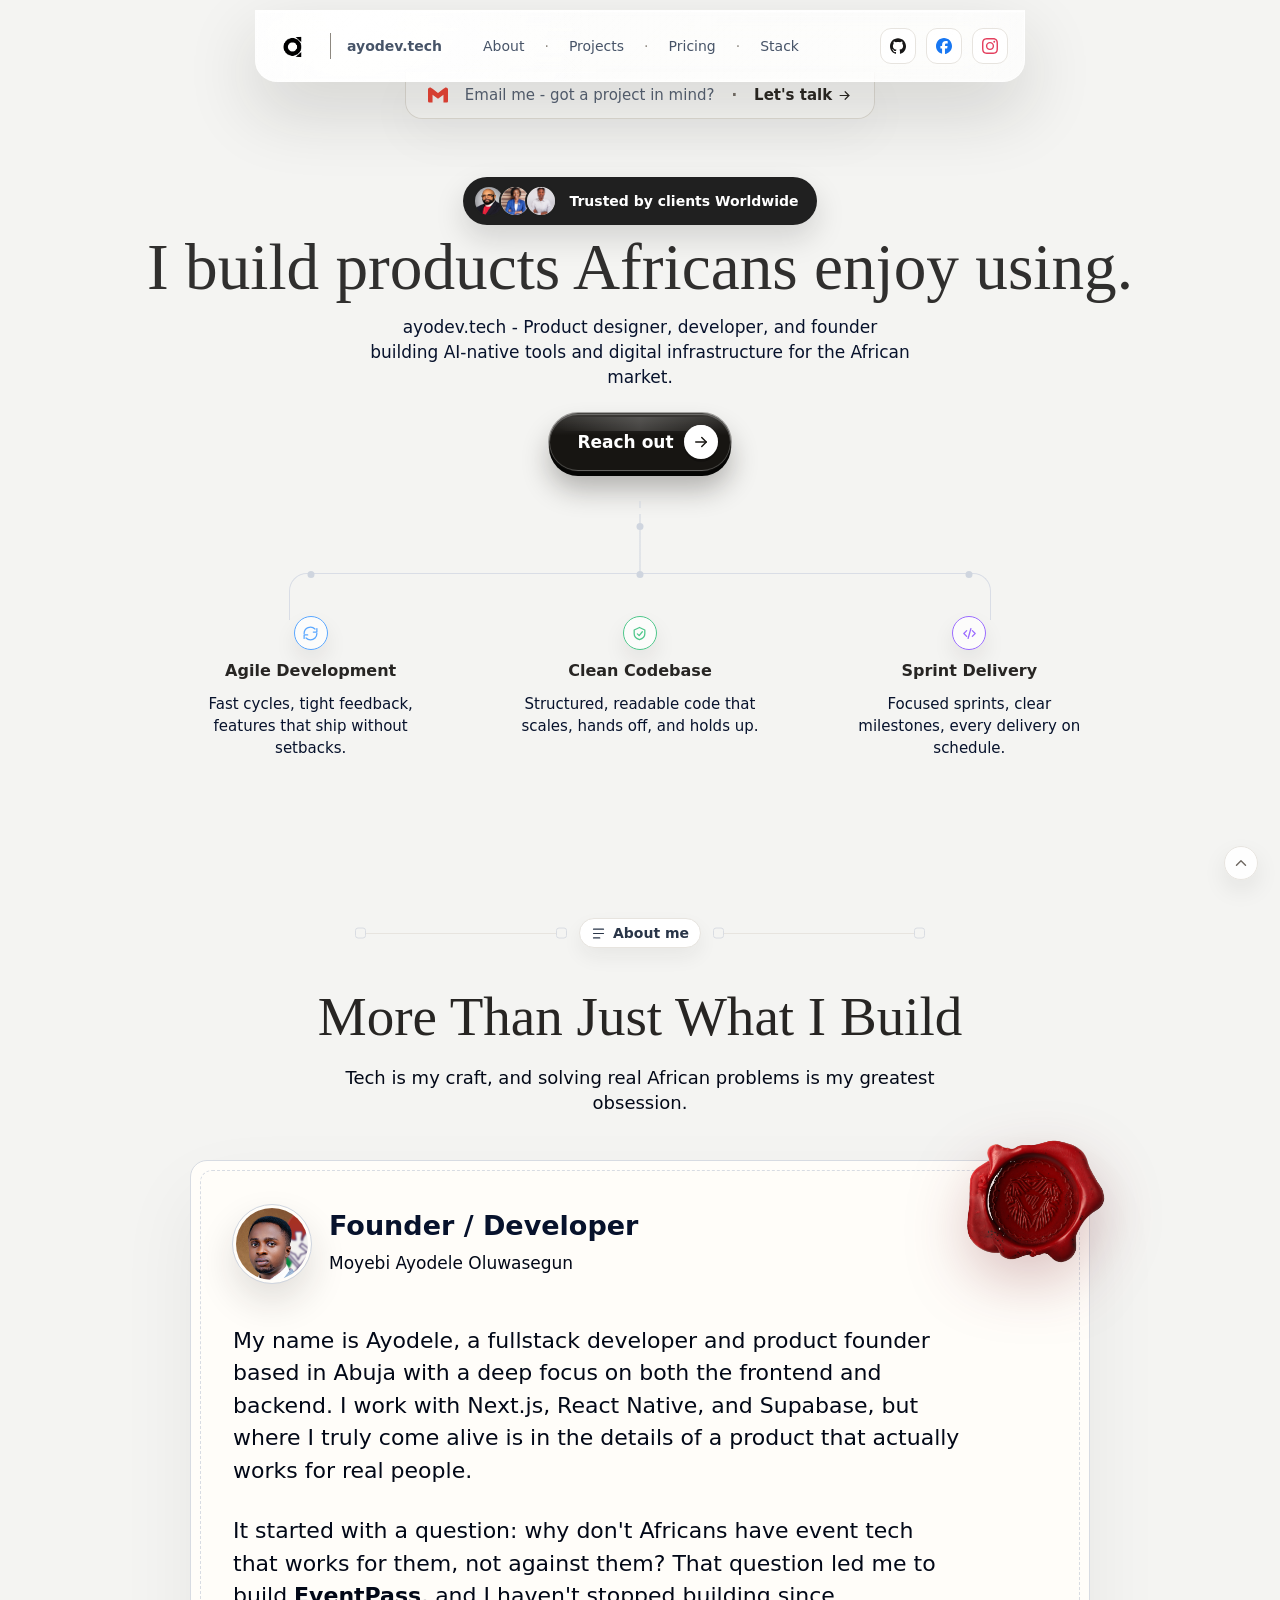
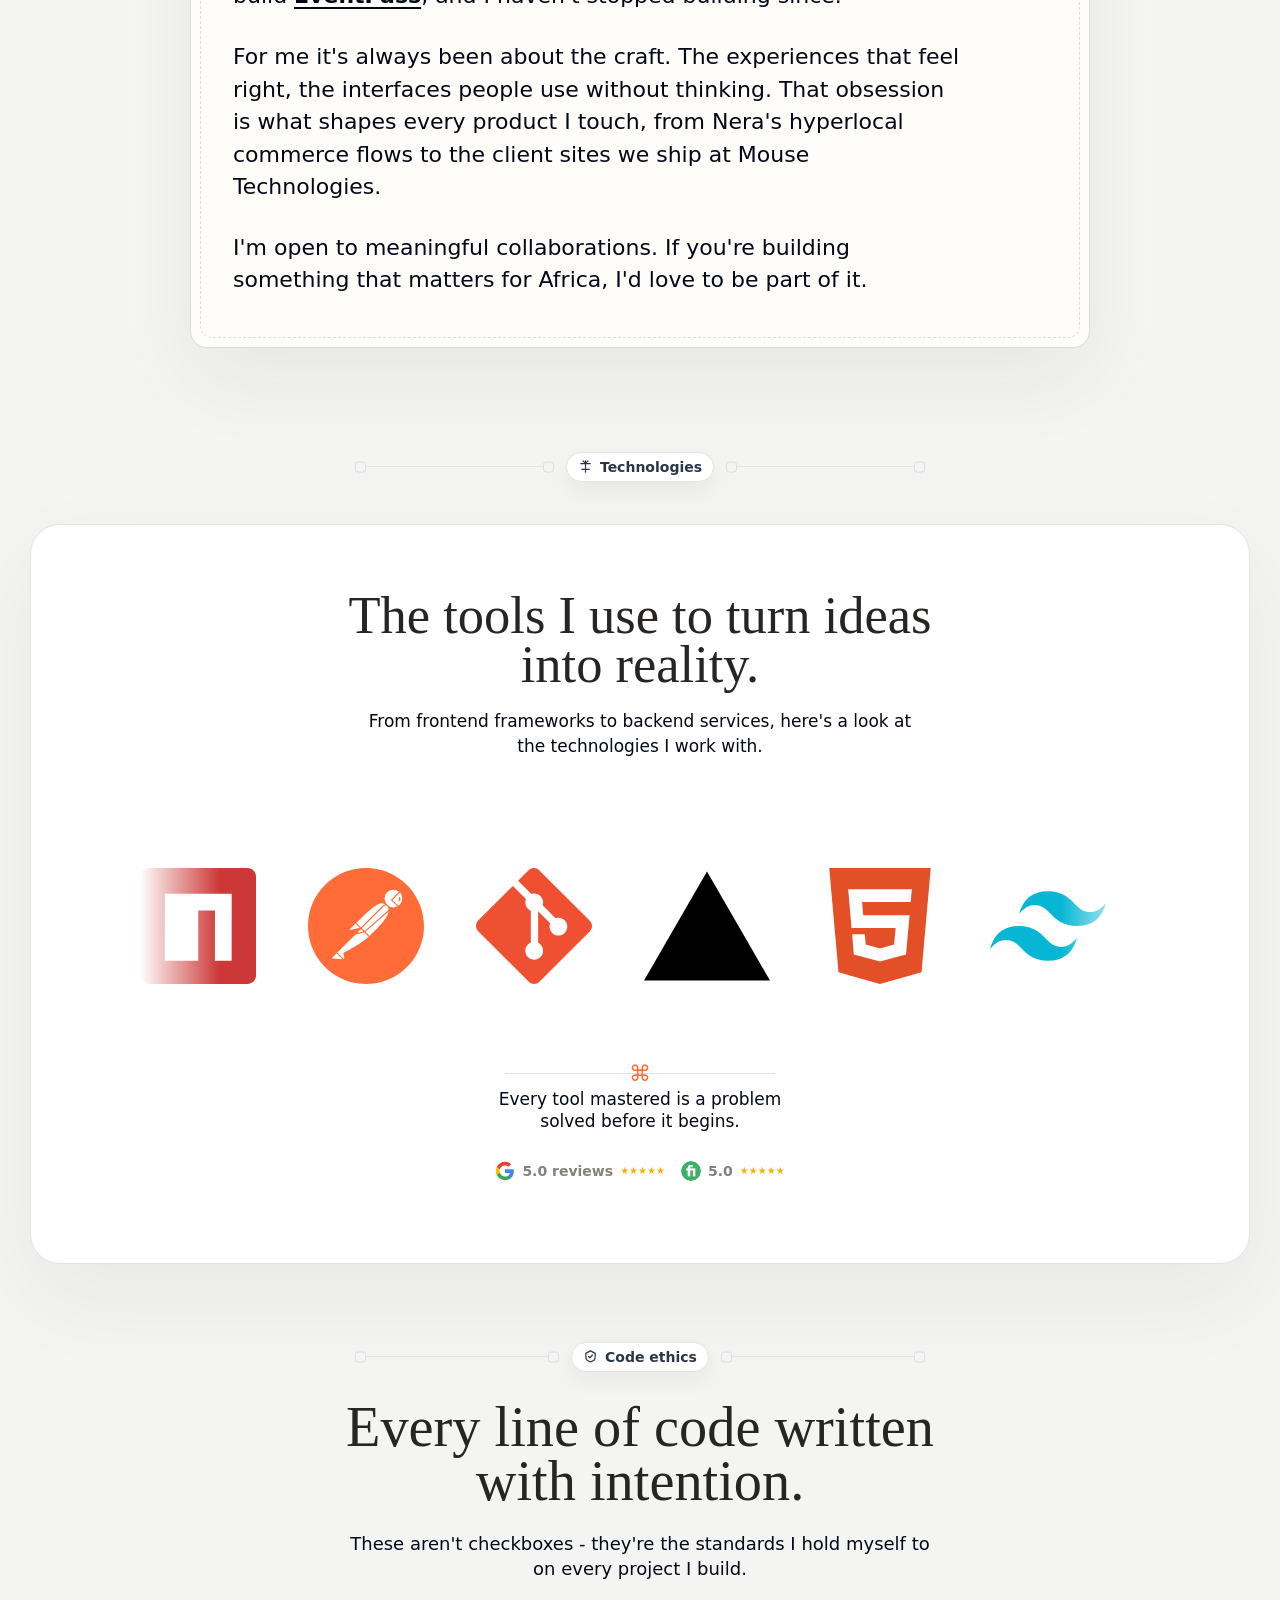
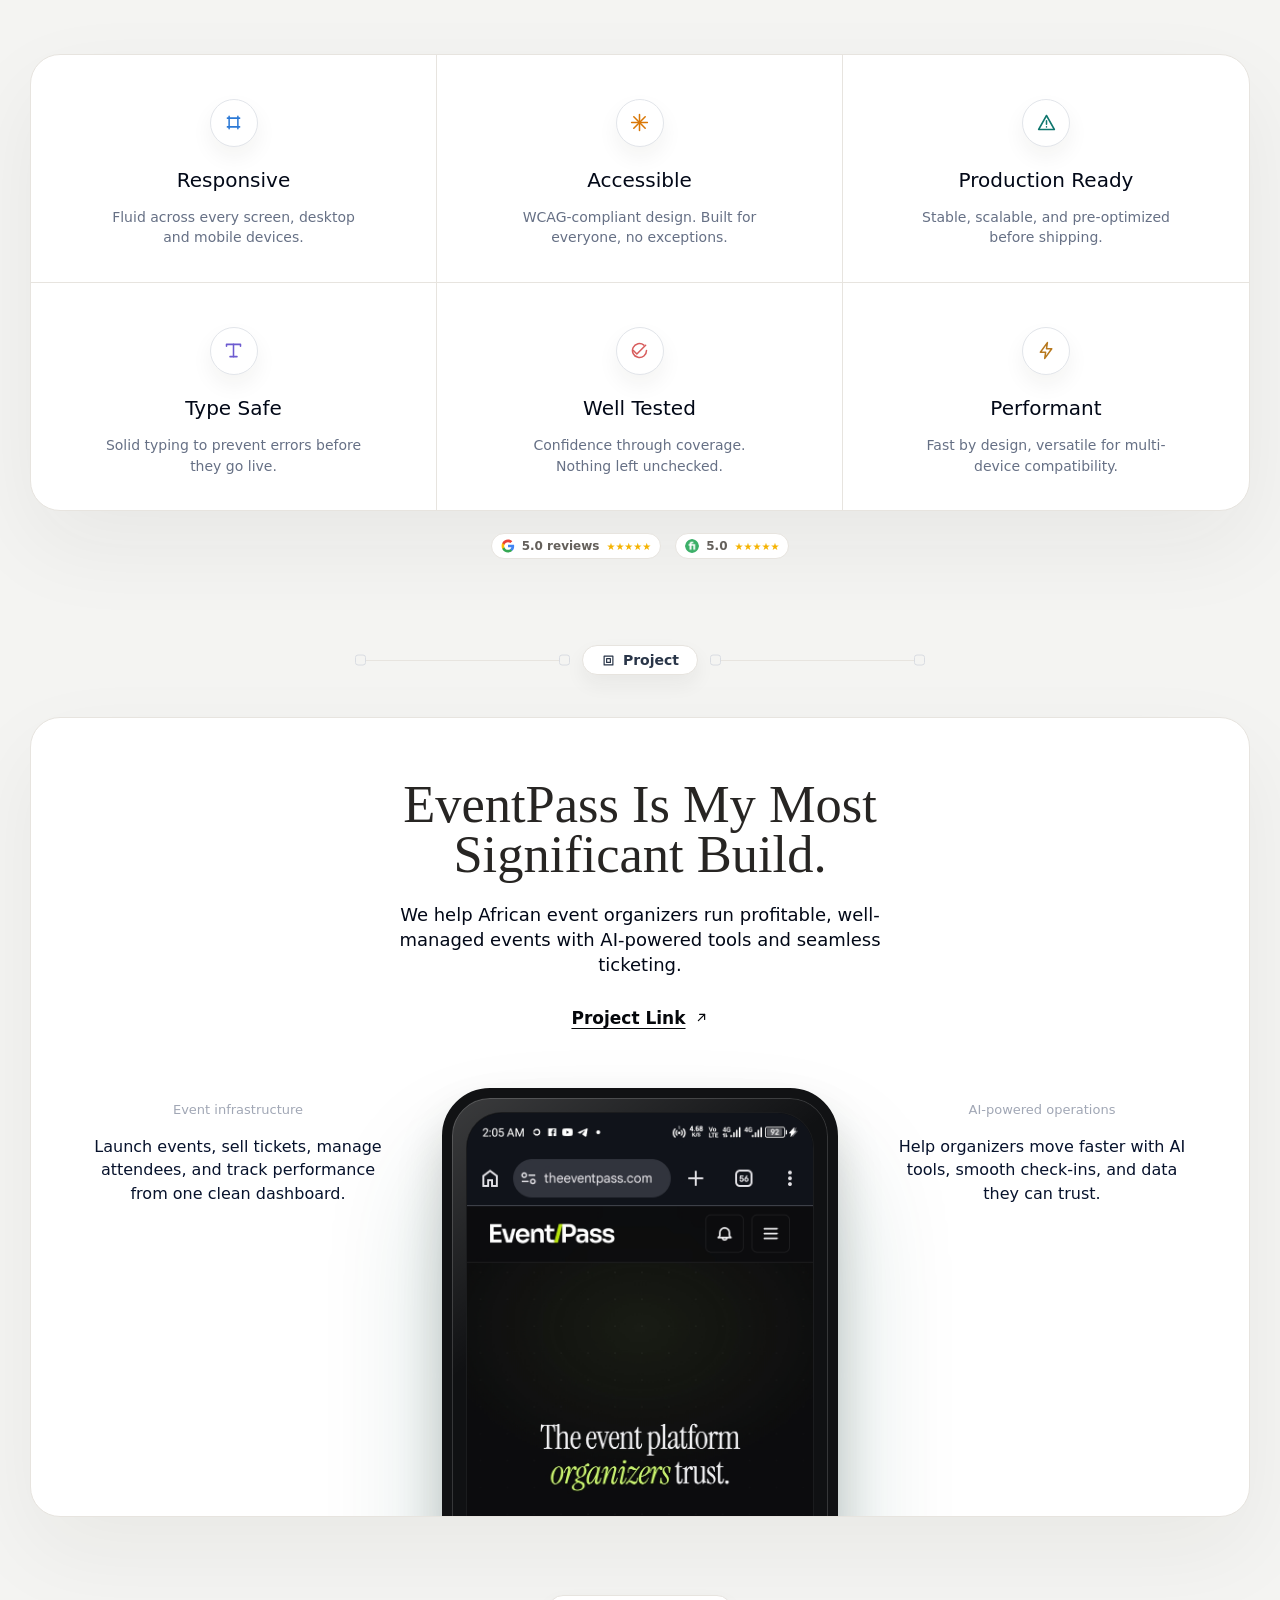
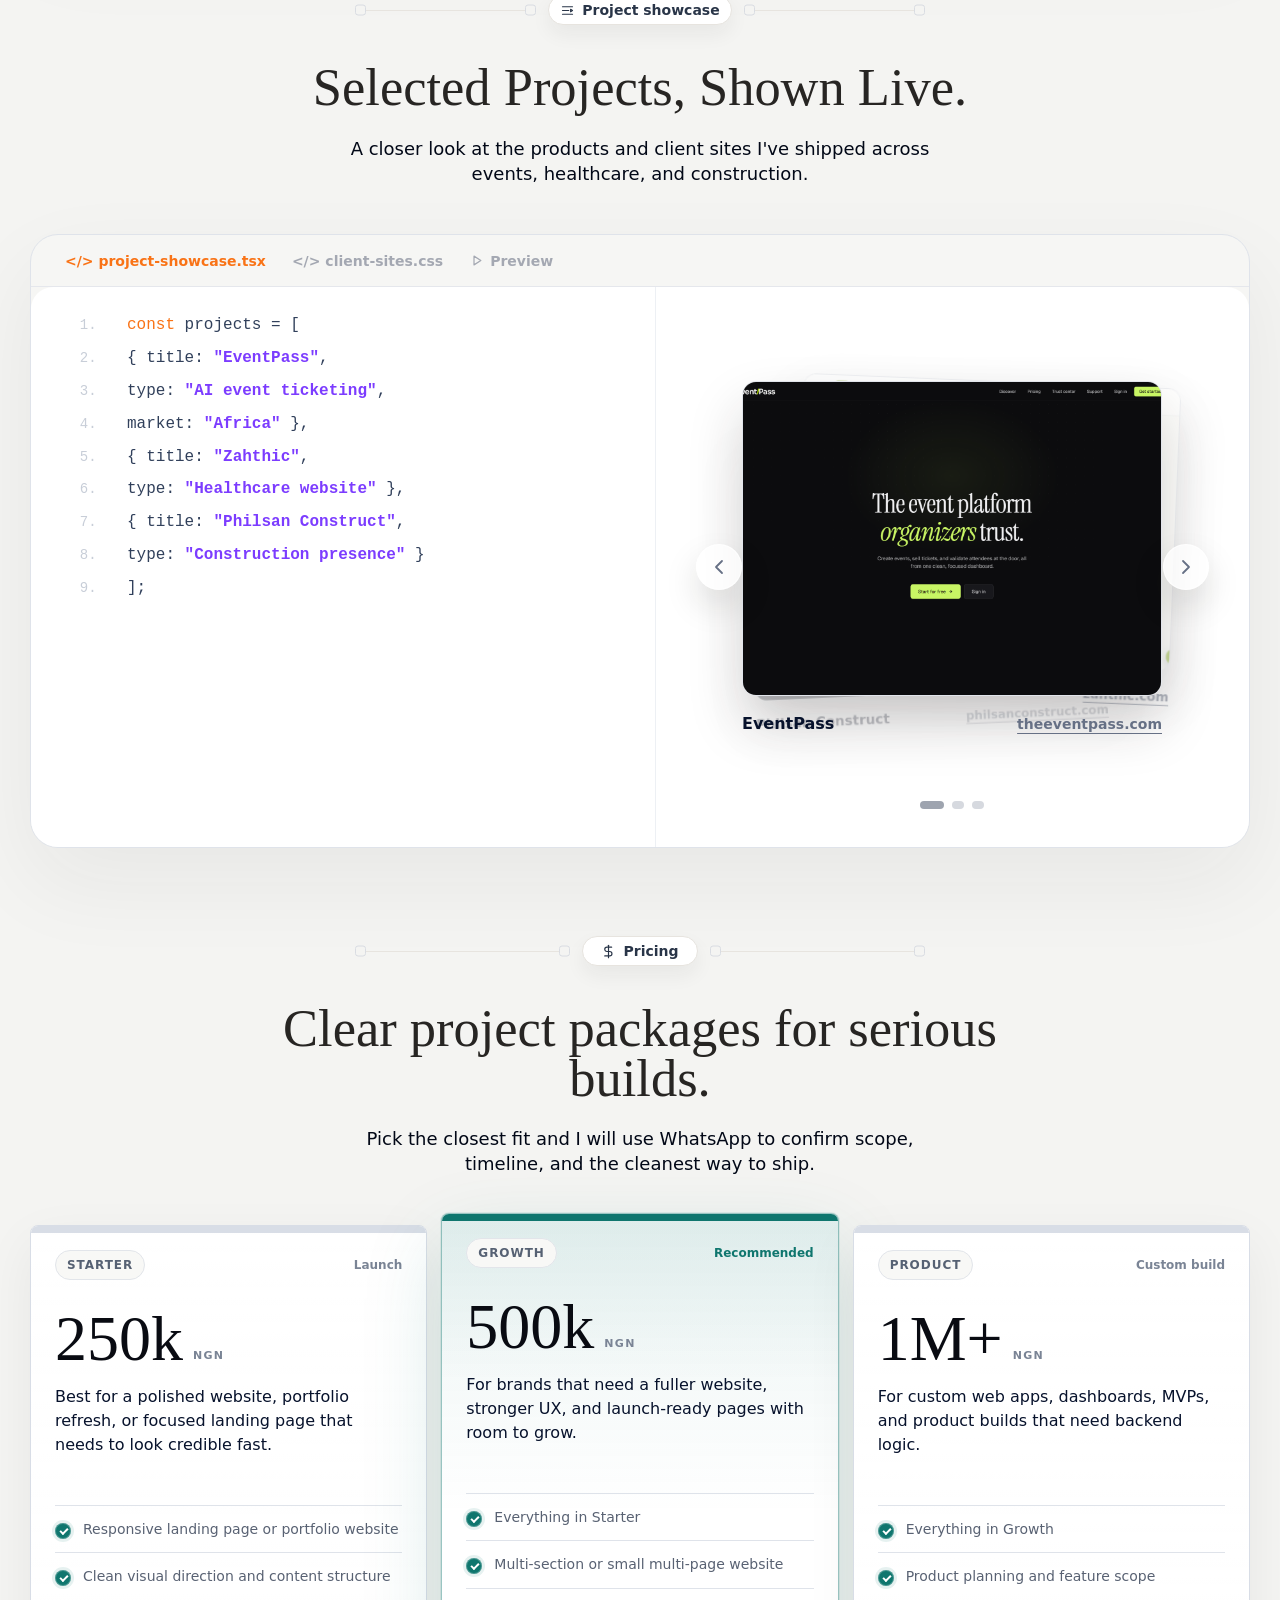
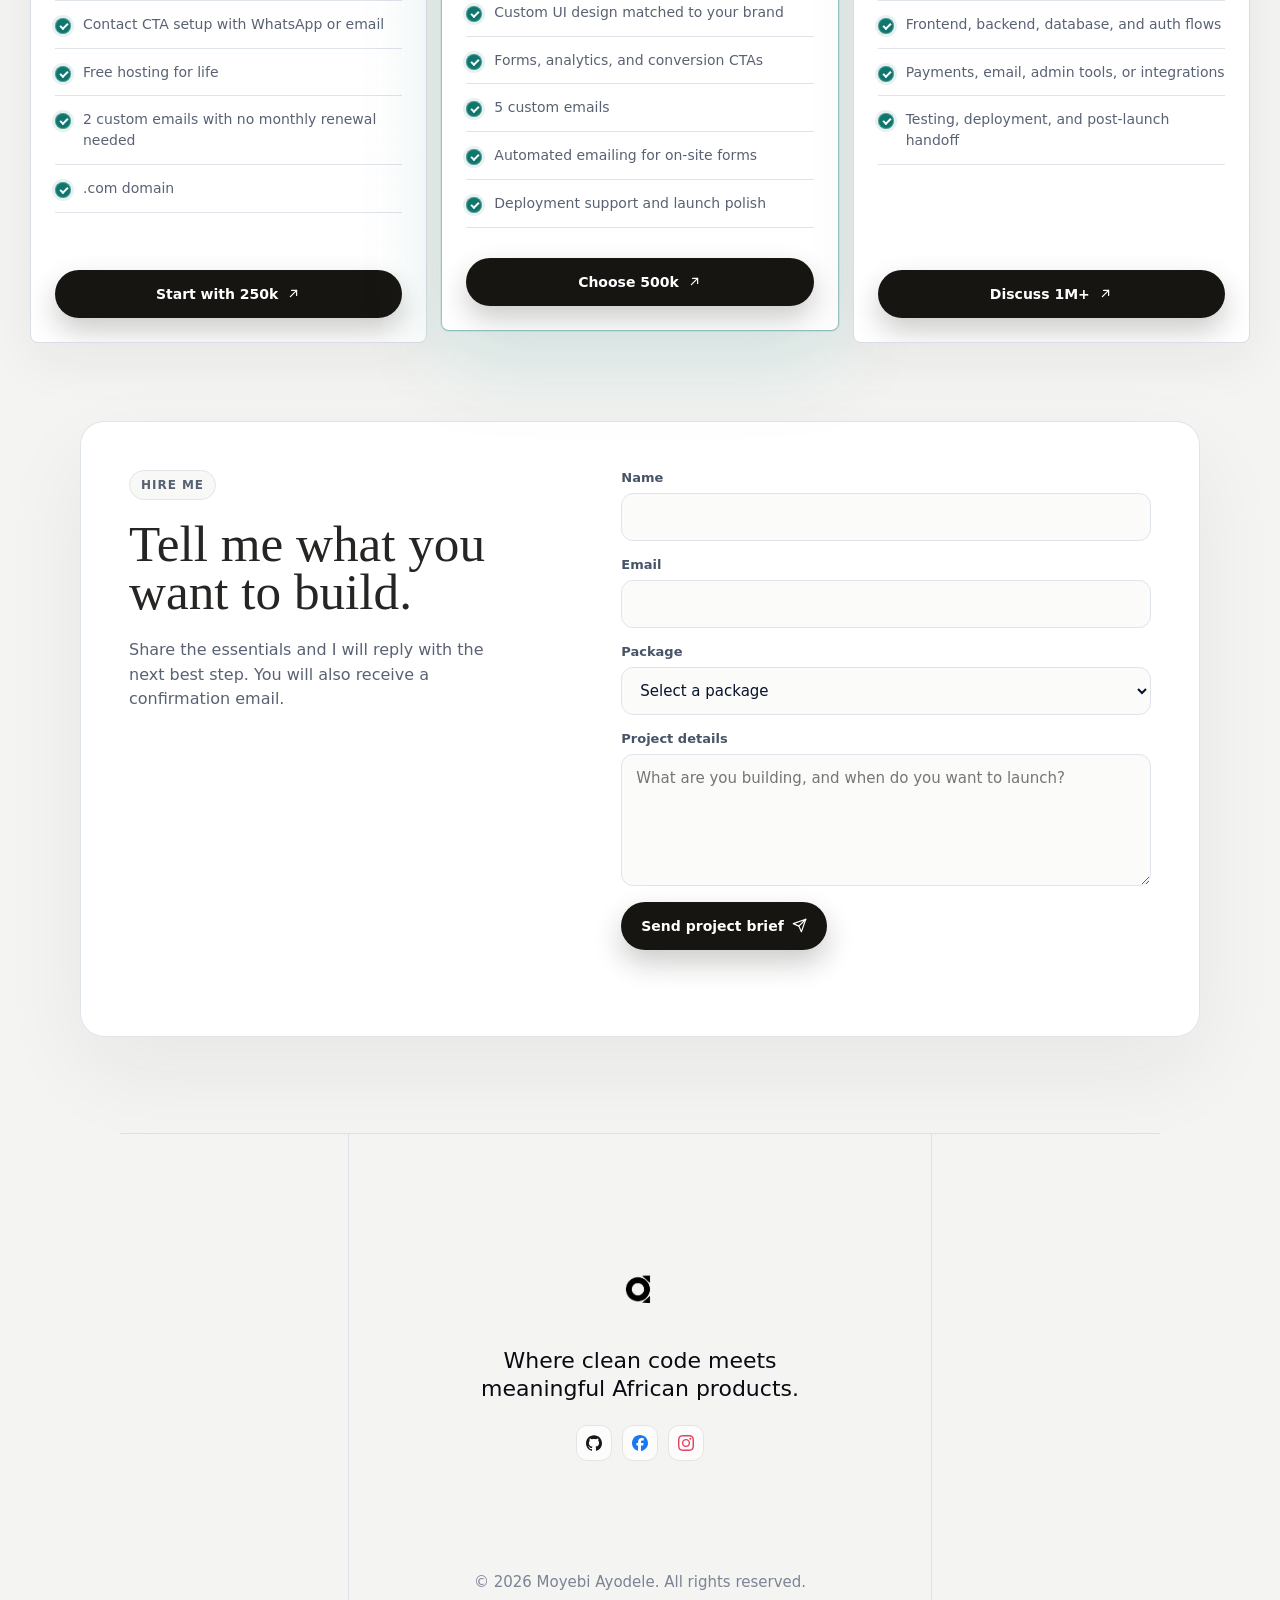
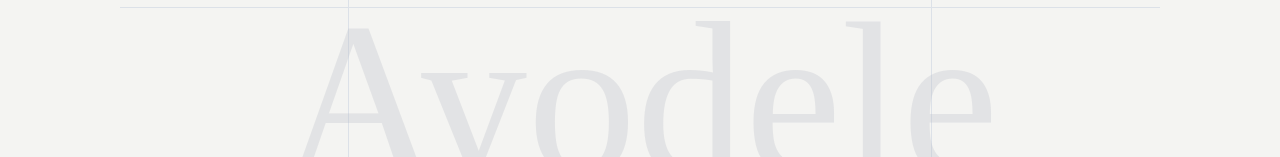
==== commit b5b144b8: "style: polish pricing section" ====
--- a/index.html
+++ b/index.html
@@ -655,9 +655,12 @@
 
         <div class="pricing-grid">
           <article class="price-card">
-            <span class="price-kicker">Starter</span>
-            <h3>250k</h3>
-            <p>Best for a polished website, portfolio refresh, or focused landing page.</p>
+            <div class="price-card-head">
+              <span class="price-kicker">Starter</span>
+              <span class="price-note">Launch</span>
+            </div>
+            <h3><span>250k</span></h3>
+            <p>Best for a polished website, portfolio refresh, or focused landing page that needs to look credible fast.</p>
             <ul>
               <li>Responsive landing page or portfolio website</li>
               <li>Clean visual direction and content structure</li>
@@ -673,8 +676,11 @@
           </article>
 
           <article class="price-card featured">
-            <span class="price-kicker">Growth</span>
-            <h3>500k</h3>
+            <div class="price-card-head">
+              <span class="price-kicker">Growth</span>
+              <span class="price-note">Recommended</span>
+            </div>
+            <h3><span>500k</span></h3>
             <p>For brands that need a fuller website, stronger UX, and launch-ready pages with room to grow.</p>
             <ul>
               <li>Everything in Starter</li>
@@ -692,8 +698,11 @@
           </article>
 
           <article class="price-card">
-            <span class="price-kicker">Product</span>
-            <h3>1M+</h3>
+            <div class="price-card-head">
+              <span class="price-kicker">Product</span>
+              <span class="price-note">Custom build</span>
+            </div>
+            <h3><span>1M+</span></h3>
             <p>For custom web apps, dashboards, MVPs, and product builds that need backend logic.</p>
             <ul>
               <li>Everything in Growth</li>
--- a/styles.css
+++ b/styles.css
@@ -1763,29 +1763,71 @@
 .pricing-grid {
   display: grid;
   grid-template-columns: repeat(3, minmax(0, 1fr));
-  gap: 18px;
+  align-items: stretch;
+  gap: 14px;
   margin-top: 48px;
   text-align: left;
 }
 
 .price-card {
+  position: relative;
+  isolation: isolate;
+  overflow: hidden;
   display: flex;
   flex-direction: column;
-  min-height: 560px;
-  padding: 30px;
-  border: 1px solid #dfe3ea;
-  border-radius: 18px;
-  background: #fff;
-  box-shadow: 0 24px 68px rgba(32, 30, 27, 0.055);
+  min-height: 590px;
+  padding: 24px;
+  border: 1px solid #d8dde6;
+  border-radius: 8px;
+  background:
+    linear-gradient(180deg, rgba(255, 255, 255, 0.94), rgba(255, 255, 255, 0.78)),
+    #fff;
+  box-shadow: 0 18px 54px rgba(32, 30, 27, 0.06);
+}
+
+.price-card::before {
+  content: "";
+  position: absolute;
+  inset: 0 0 auto;
+  z-index: -1;
+  height: 7px;
+  background: #d8dde6;
+}
+
+.price-card::after {
+  content: "";
+  position: absolute;
+  inset: 7px 0 auto;
+  z-index: -1;
+  height: 160px;
+  background: linear-gradient(180deg, rgba(15, 118, 110, 0.055), transparent);
+  opacity: 0;
 }
 
 .price-card.featured {
-  border-color: rgba(15, 118, 110, 0.28);
+  border-color: rgba(15, 118, 110, 0.42);
   background:
-    linear-gradient(180deg, rgba(15, 118, 110, 0.08), rgba(255, 255, 255, 0) 34%),
+    linear-gradient(180deg, rgba(15, 118, 110, 0.09), rgba(255, 255, 255, 0) 42%),
     #fff;
-  box-shadow: 0 30px 82px rgba(15, 118, 110, 0.13);
-  transform: translateY(-10px);
+  box-shadow:
+    0 0 0 1px rgba(15, 118, 110, 0.09),
+    0 30px 82px rgba(15, 118, 110, 0.16);
+  transform: translateY(-12px);
+}
+
+.price-card.featured::before {
+  background: #0f766e;
+}
+
+.price-card.featured::after {
+  opacity: 1;
+}
+
+.price-card-head {
+  display: flex;
+  align-items: center;
+  justify-content: space-between;
+  gap: 12px;
 }
 
 .price-kicker {
@@ -1804,8 +1846,22 @@
   letter-spacing: 0.08em;
 }
 
+.price-note {
+  color: #7a8495;
+  font-size: 12px;
+  font-weight: 750;
+  white-space: nowrap;
+}
+
+.price-card.featured .price-note {
+  color: #0f766e;
+}
+
 .price-card h3 {
-  margin: 26px 0 14px;
+  display: flex;
+  align-items: flex-end;
+  gap: 10px;
+  margin: 30px 0 16px;
   color: #090b12;
   font-family: var(--serif);
   font-size: clamp(48px, 5vw, 68px);
@@ -1813,8 +1869,18 @@
   line-height: 0.92;
 }
 
+.price-card h3::after {
+  content: "NGN";
+  margin-bottom: 7px;
+  color: #7a8495;
+  font-family: var(--sans);
+  font-size: 11px;
+  font-weight: 850;
+  letter-spacing: 0.12em;
+}
+
 .price-card p {
-  min-height: 72px;
+  min-height: 96px;
   margin: 0;
   color: #07122c;
   font-size: 16px;
@@ -1823,15 +1889,18 @@
 
 .price-card ul {
   display: grid;
-  gap: 13px;
-  margin: 28px 0 0;
+  gap: 0;
+  margin: 24px 0 30px;
   padding: 0;
   list-style: none;
+  border-top: 1px solid rgba(216, 221, 230, 0.82);
 }
 
 .price-card li {
   position: relative;
-  padding-left: 24px;
+  min-height: 46px;
+  padding: 13px 0 13px 28px;
+  border-bottom: 1px solid rgba(216, 221, 230, 0.82);
   color: #596273;
   font-size: 14px;
   line-height: 1.48;
@@ -1840,13 +1909,27 @@
 .price-card li::before {
   content: "";
   position: absolute;
-  top: 8px;
+  top: 17px;
   left: 0;
-  width: 9px;
-  height: 9px;
+  width: 16px;
+  height: 16px;
   border-radius: 50%;
   background: #0f766e;
-  box-shadow: 0 0 0 4px rgba(15, 118, 110, 0.1);
+  box-shadow:
+    0 0 0 3px rgba(15, 118, 110, 0.1),
+    inset 0 0 0 1px rgba(255, 255, 255, 0.24);
+}
+
+.price-card li::after {
+  content: "";
+  position: absolute;
+  top: 22px;
+  left: 5px;
+  width: 6px;
+  height: 3px;
+  border-bottom: 2px solid #fff;
+  border-left: 2px solid #fff;
+  transform: rotate(-45deg);
 }
 
 .package-cta,
@@ -2964,7 +3047,7 @@
   .price-card.featured {
     min-height: auto;
     padding: 24px 20px;
-    border-radius: 14px;
+    border-radius: 8px;
     transform: none;
   }
 
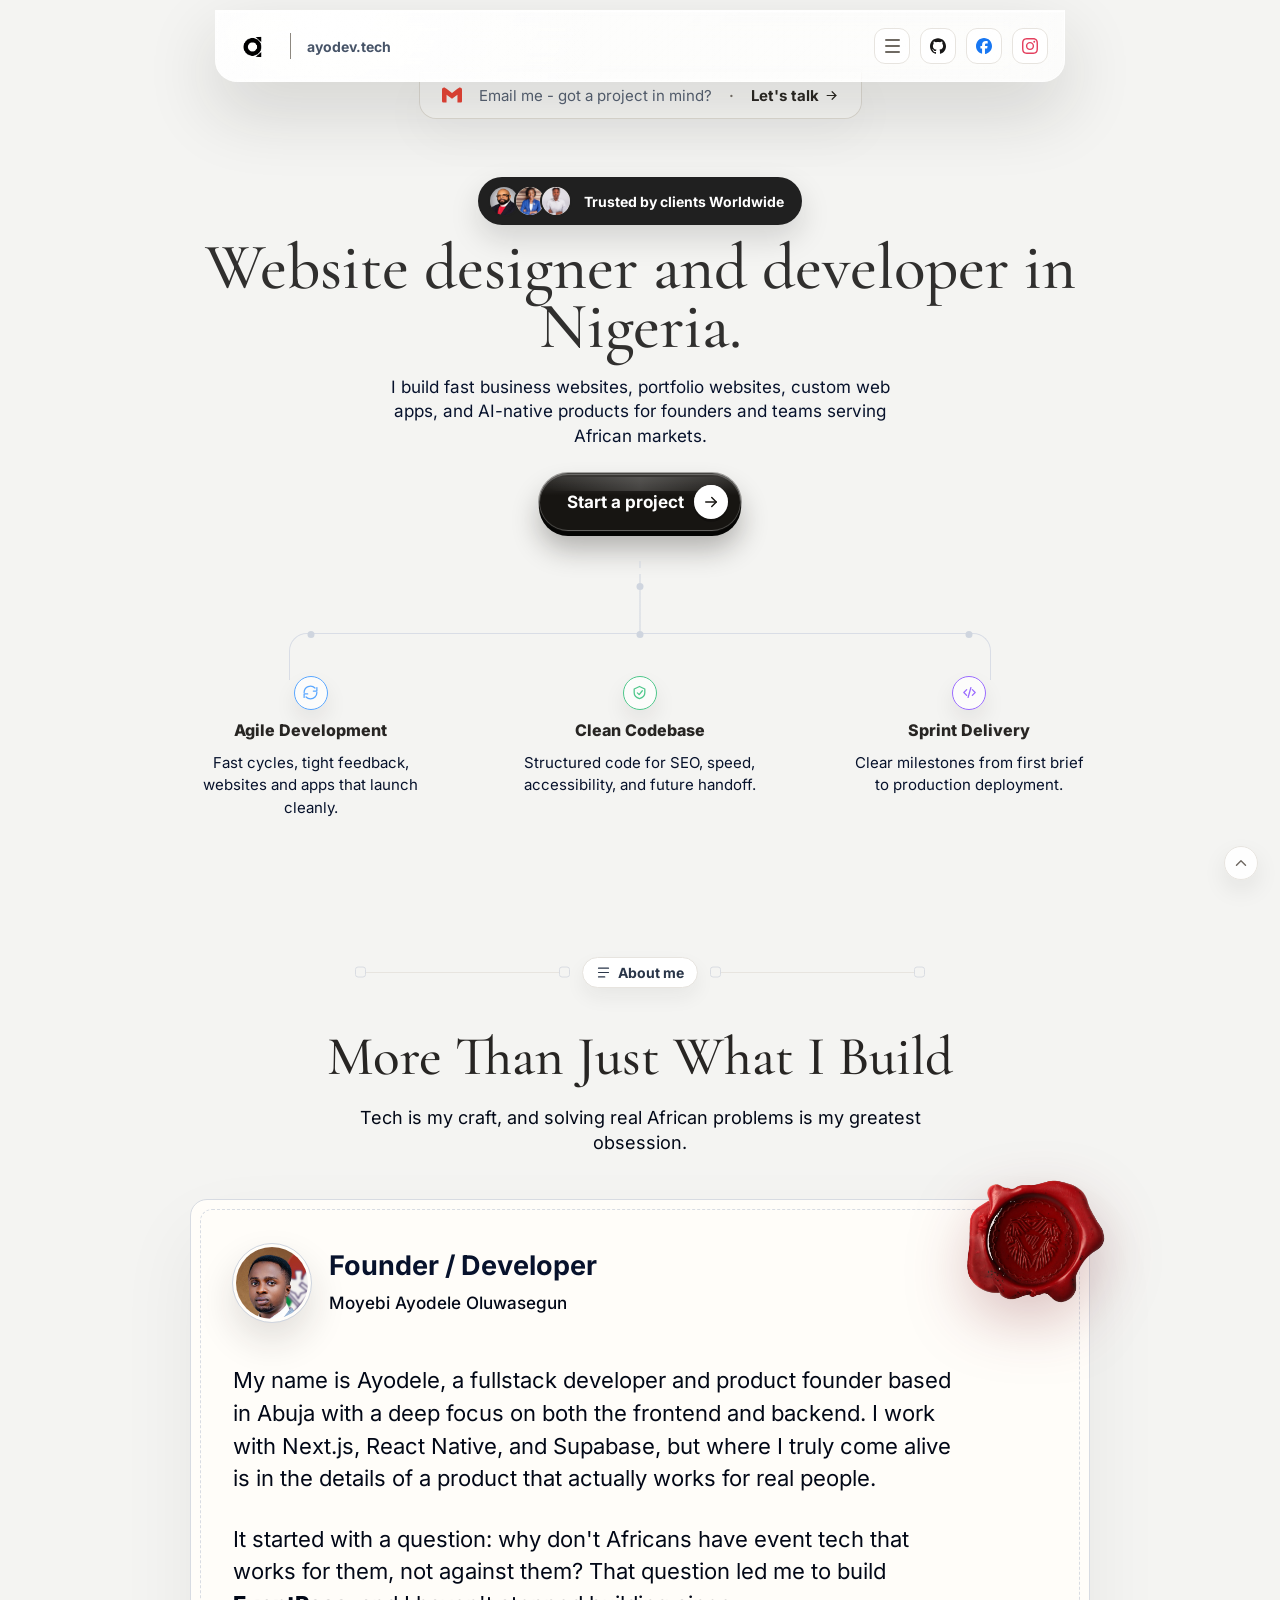
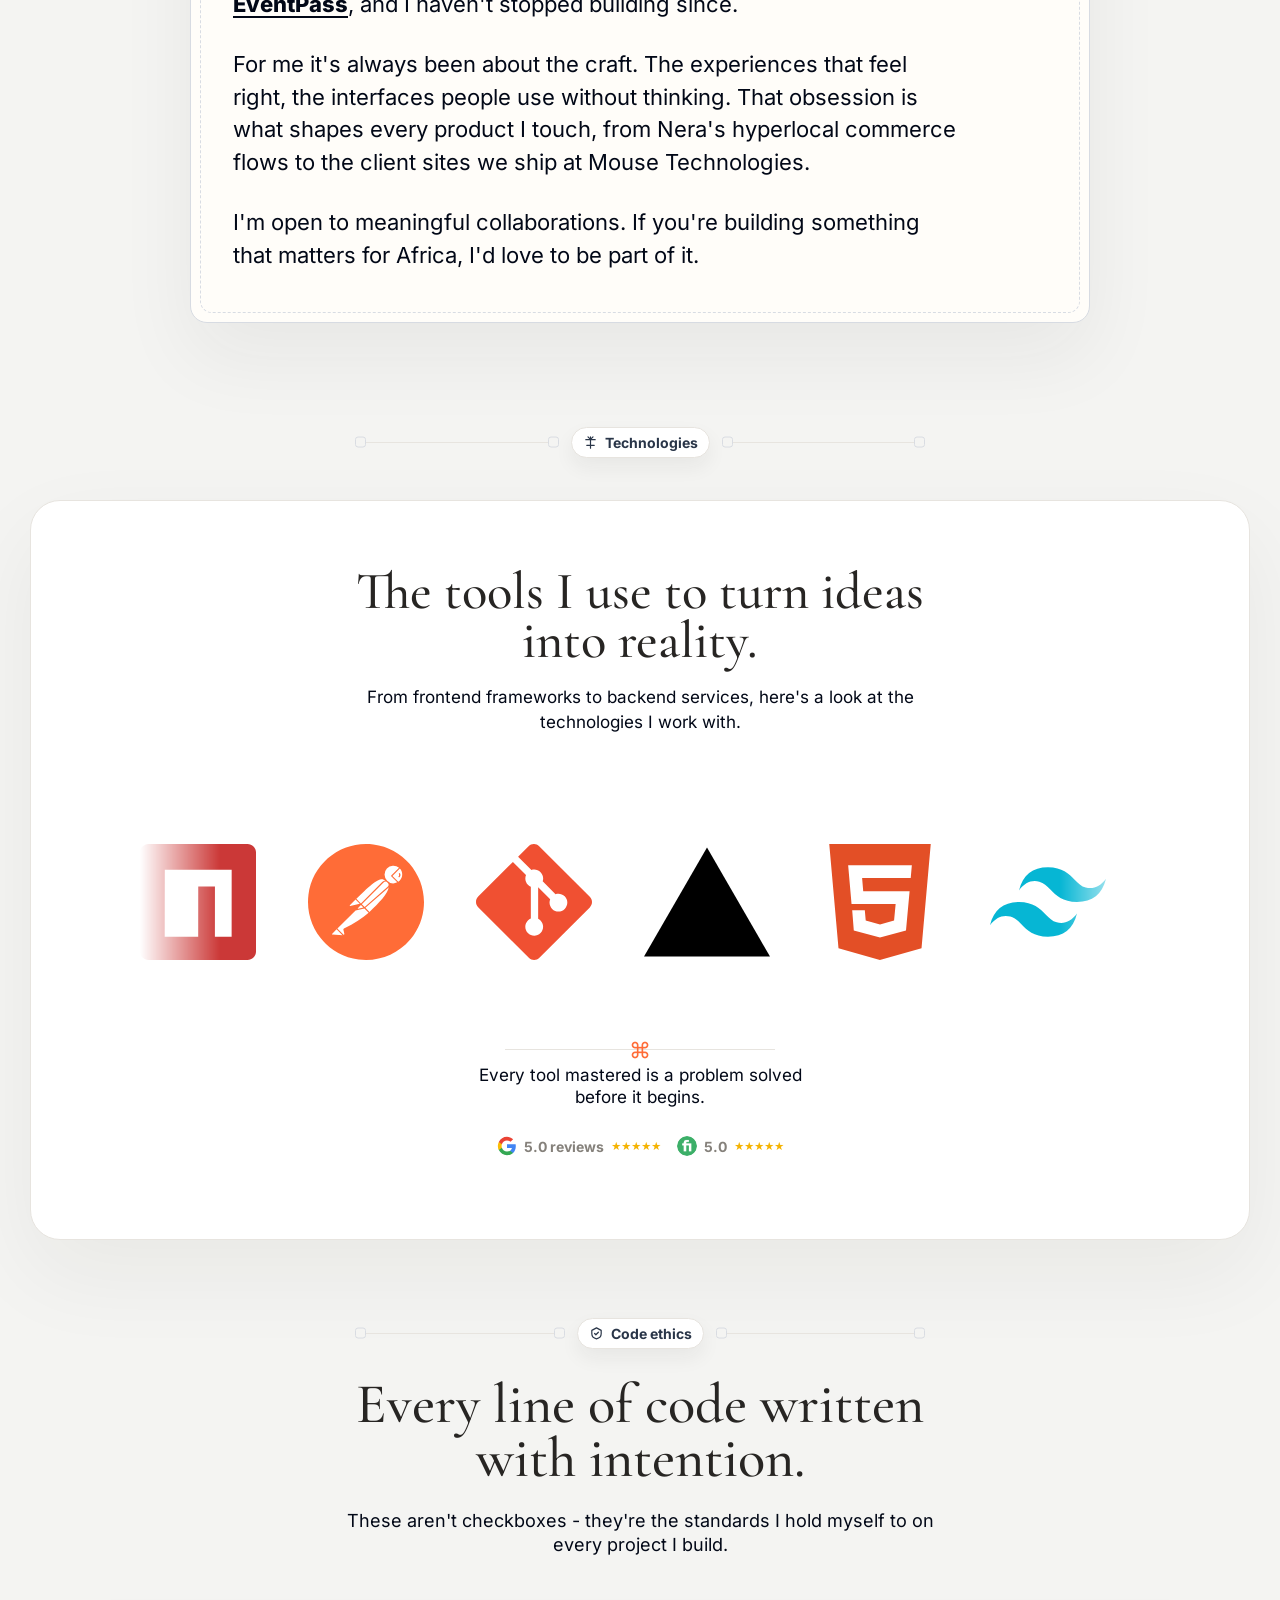
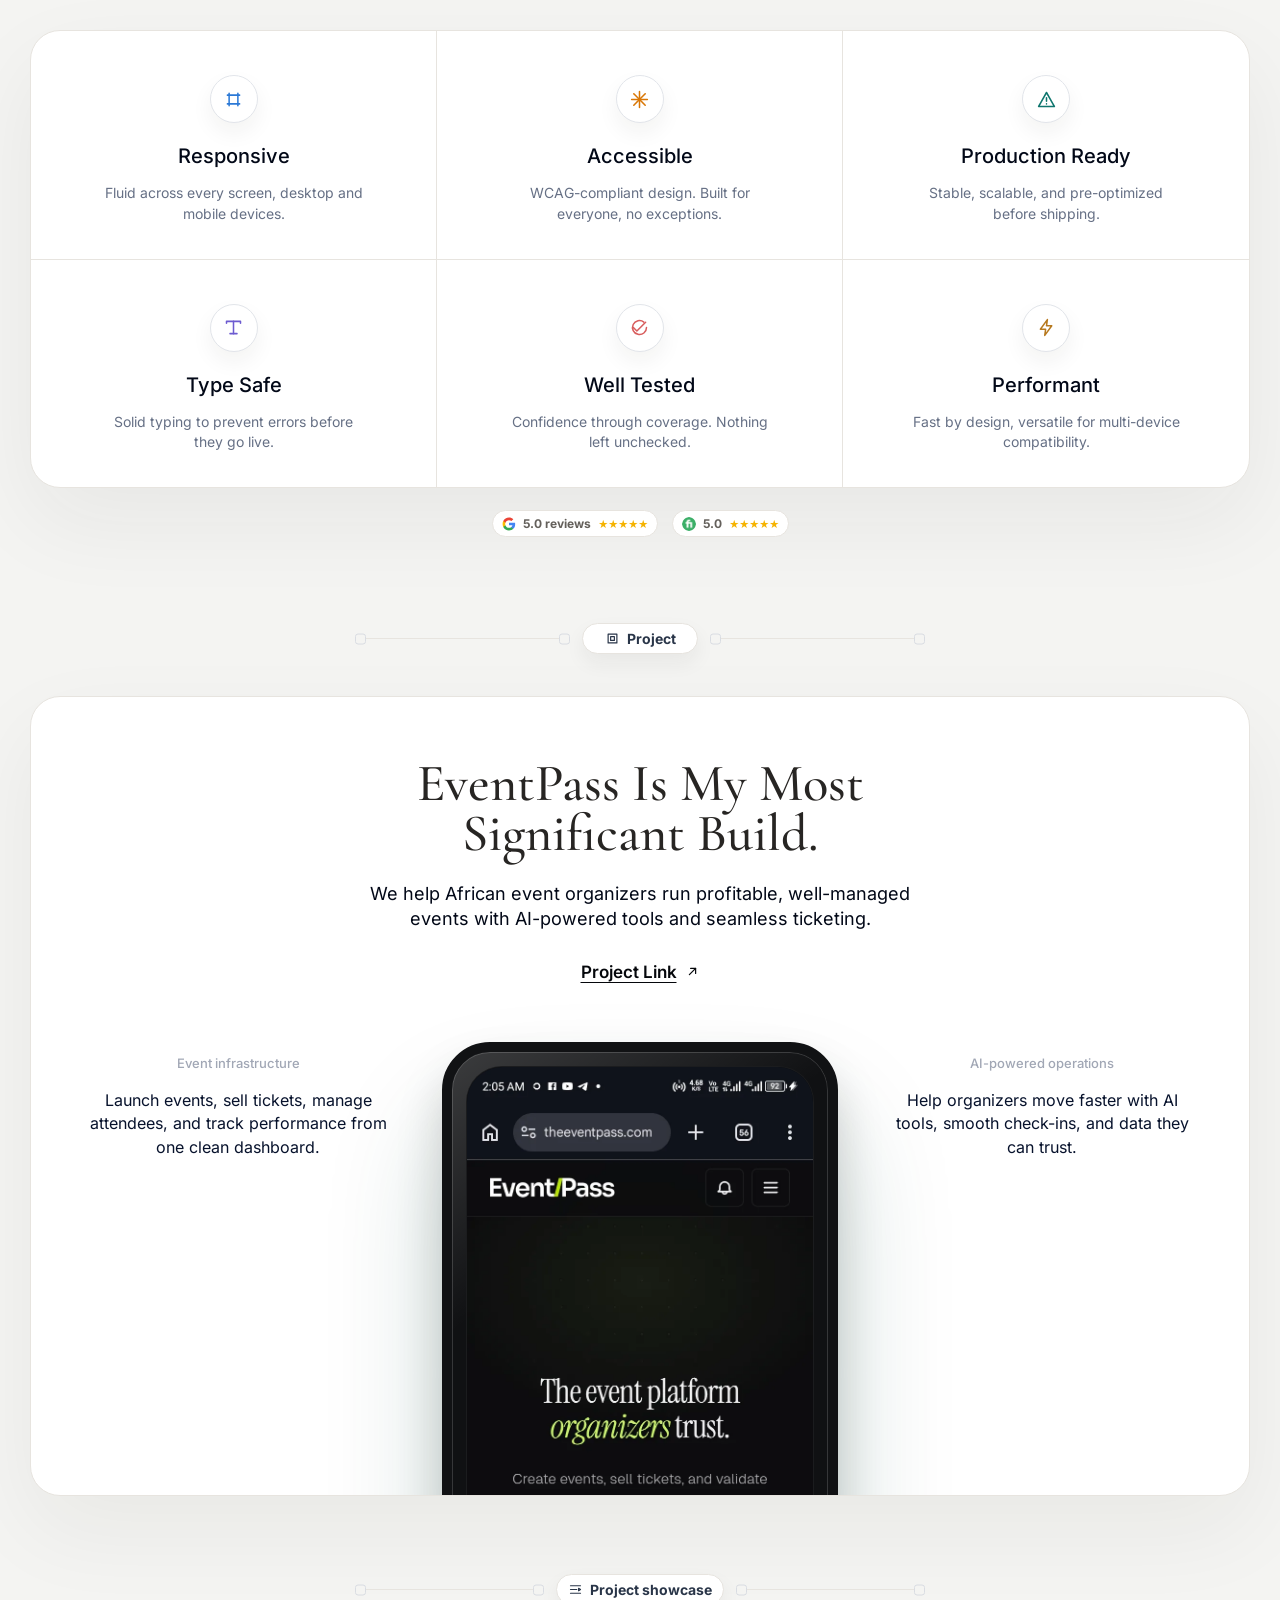
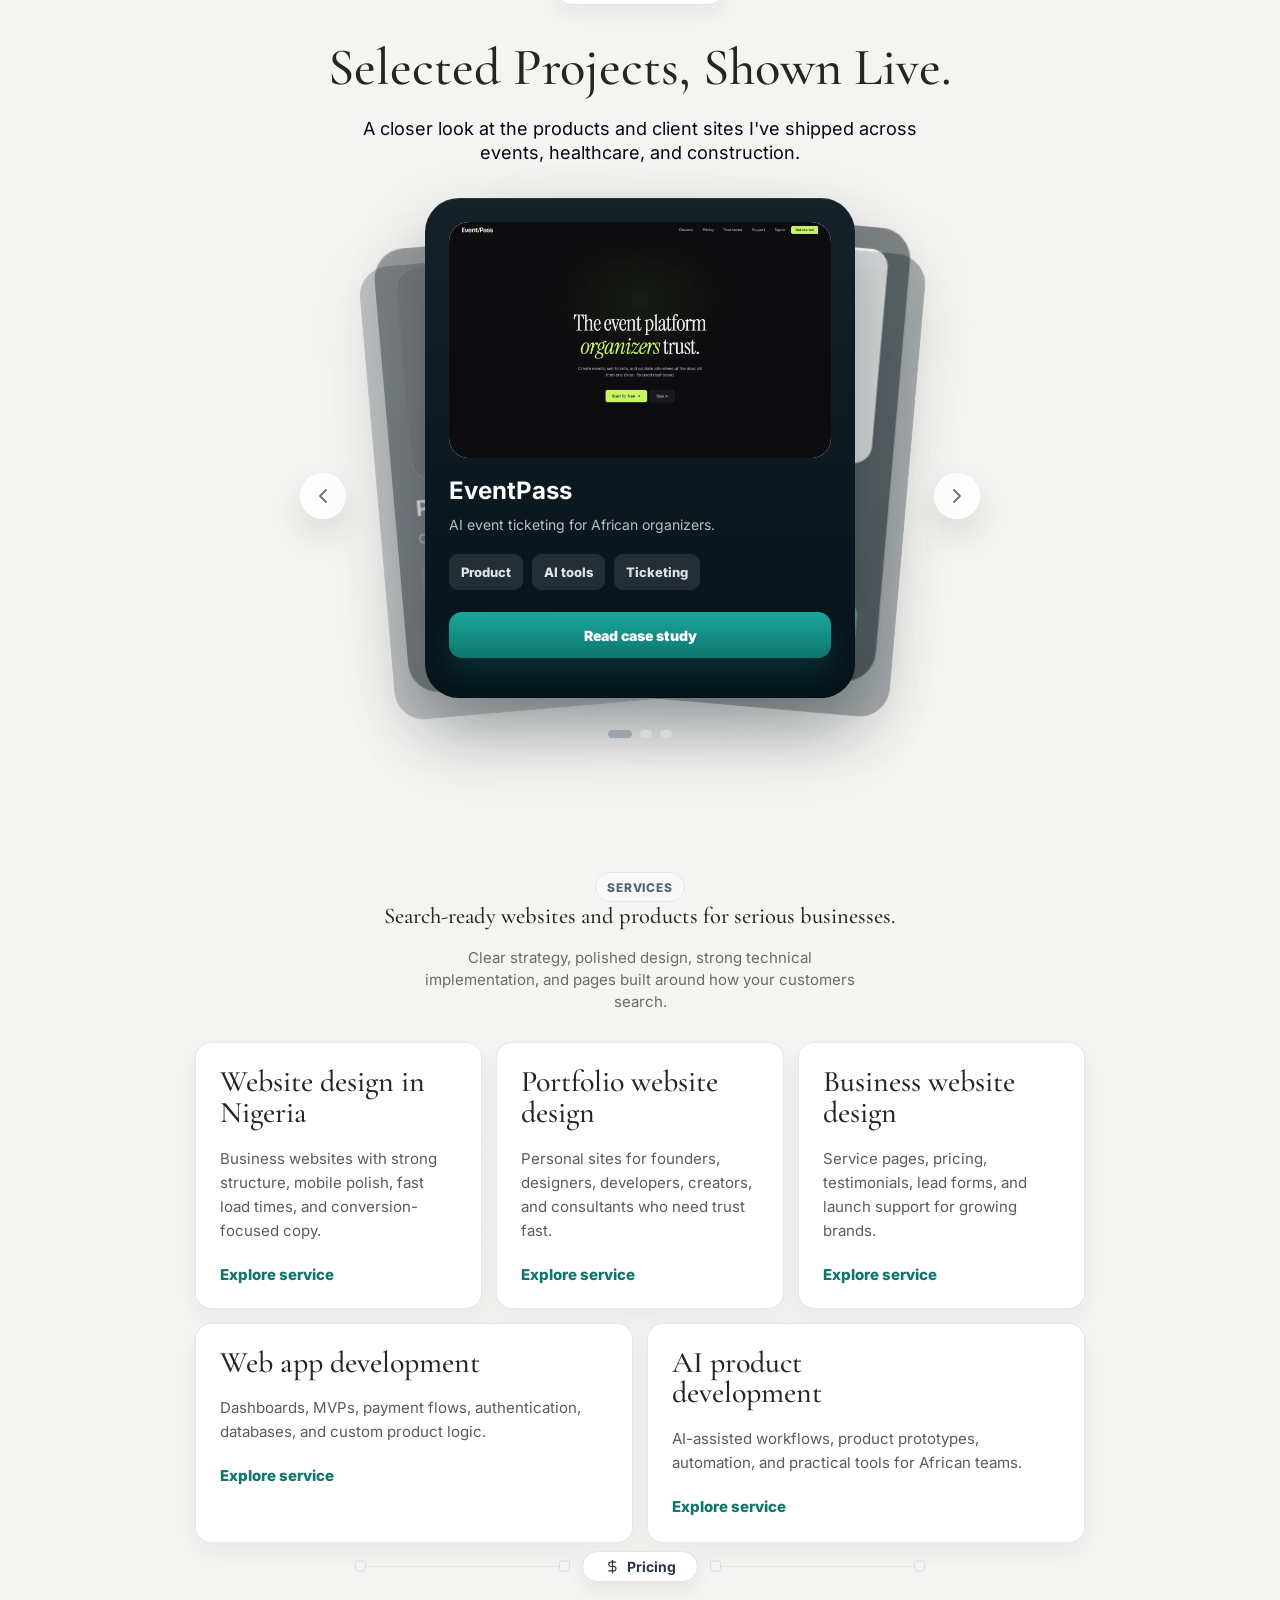
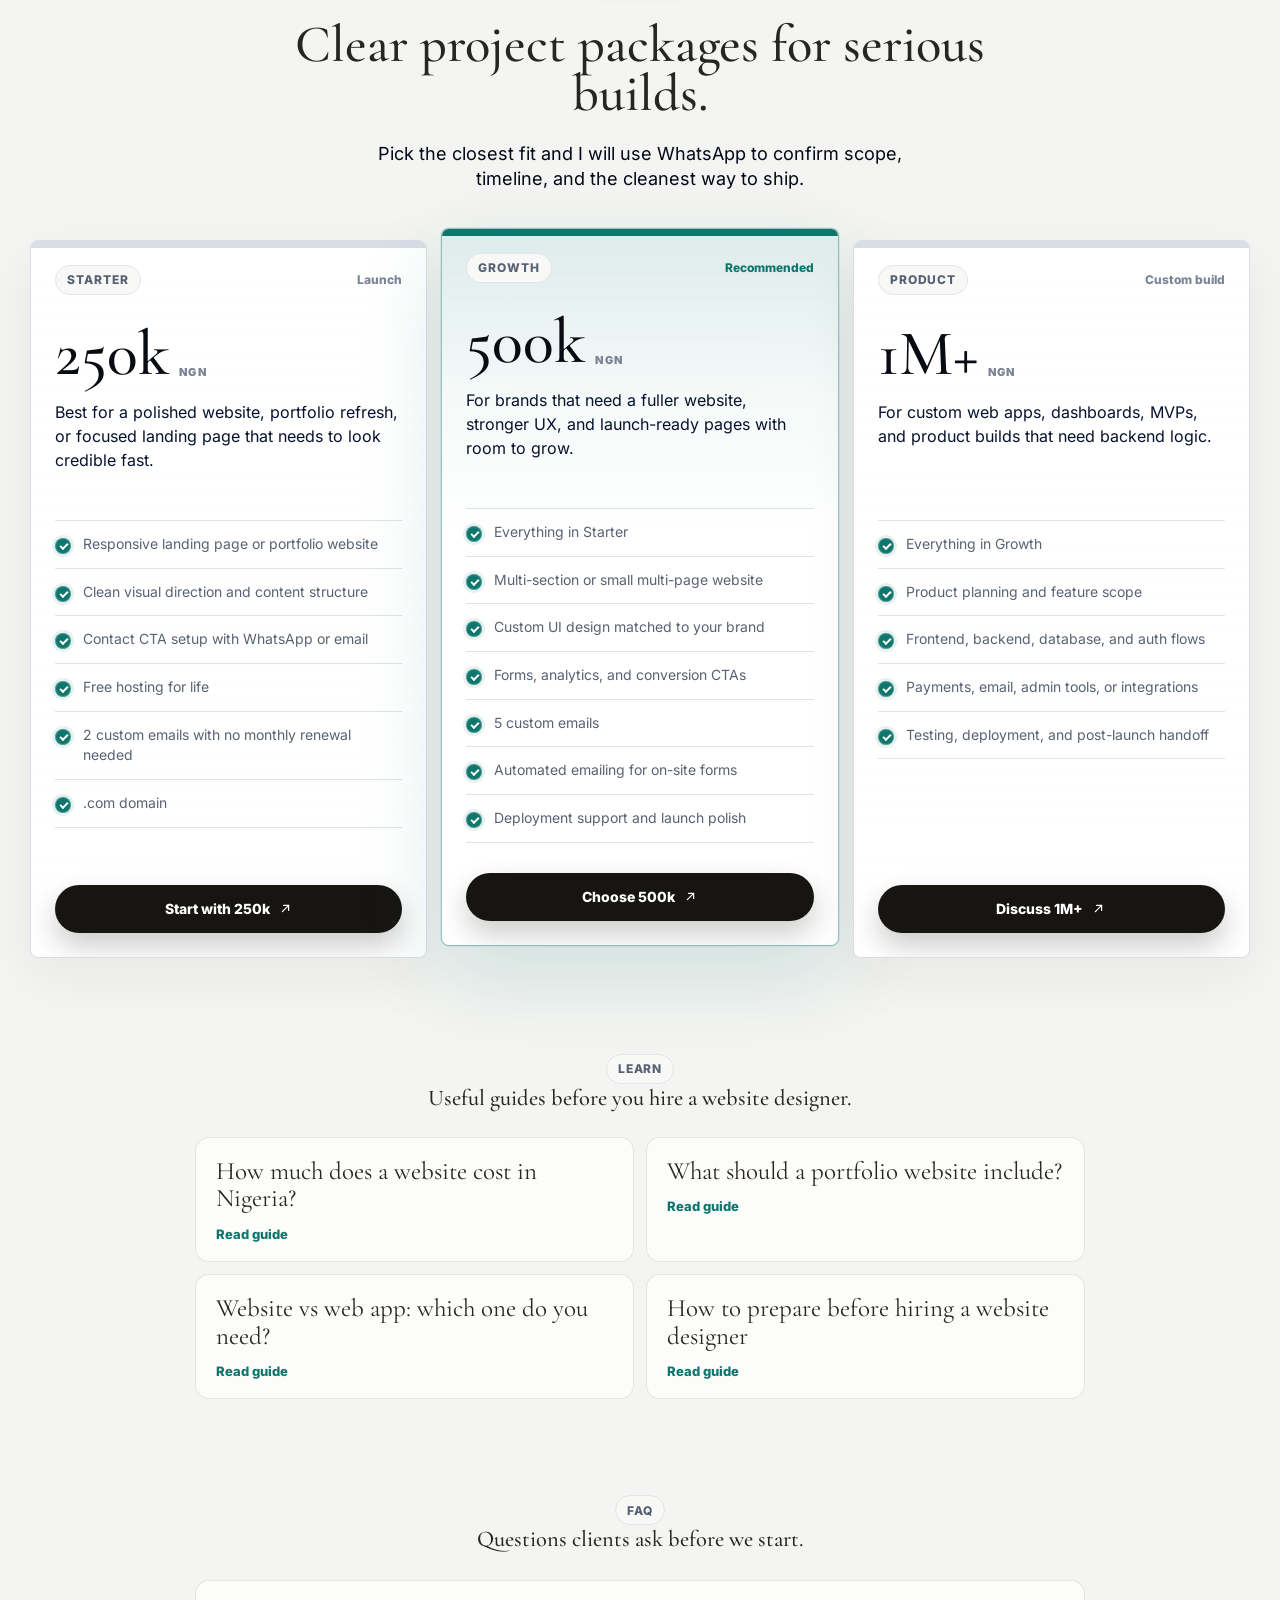
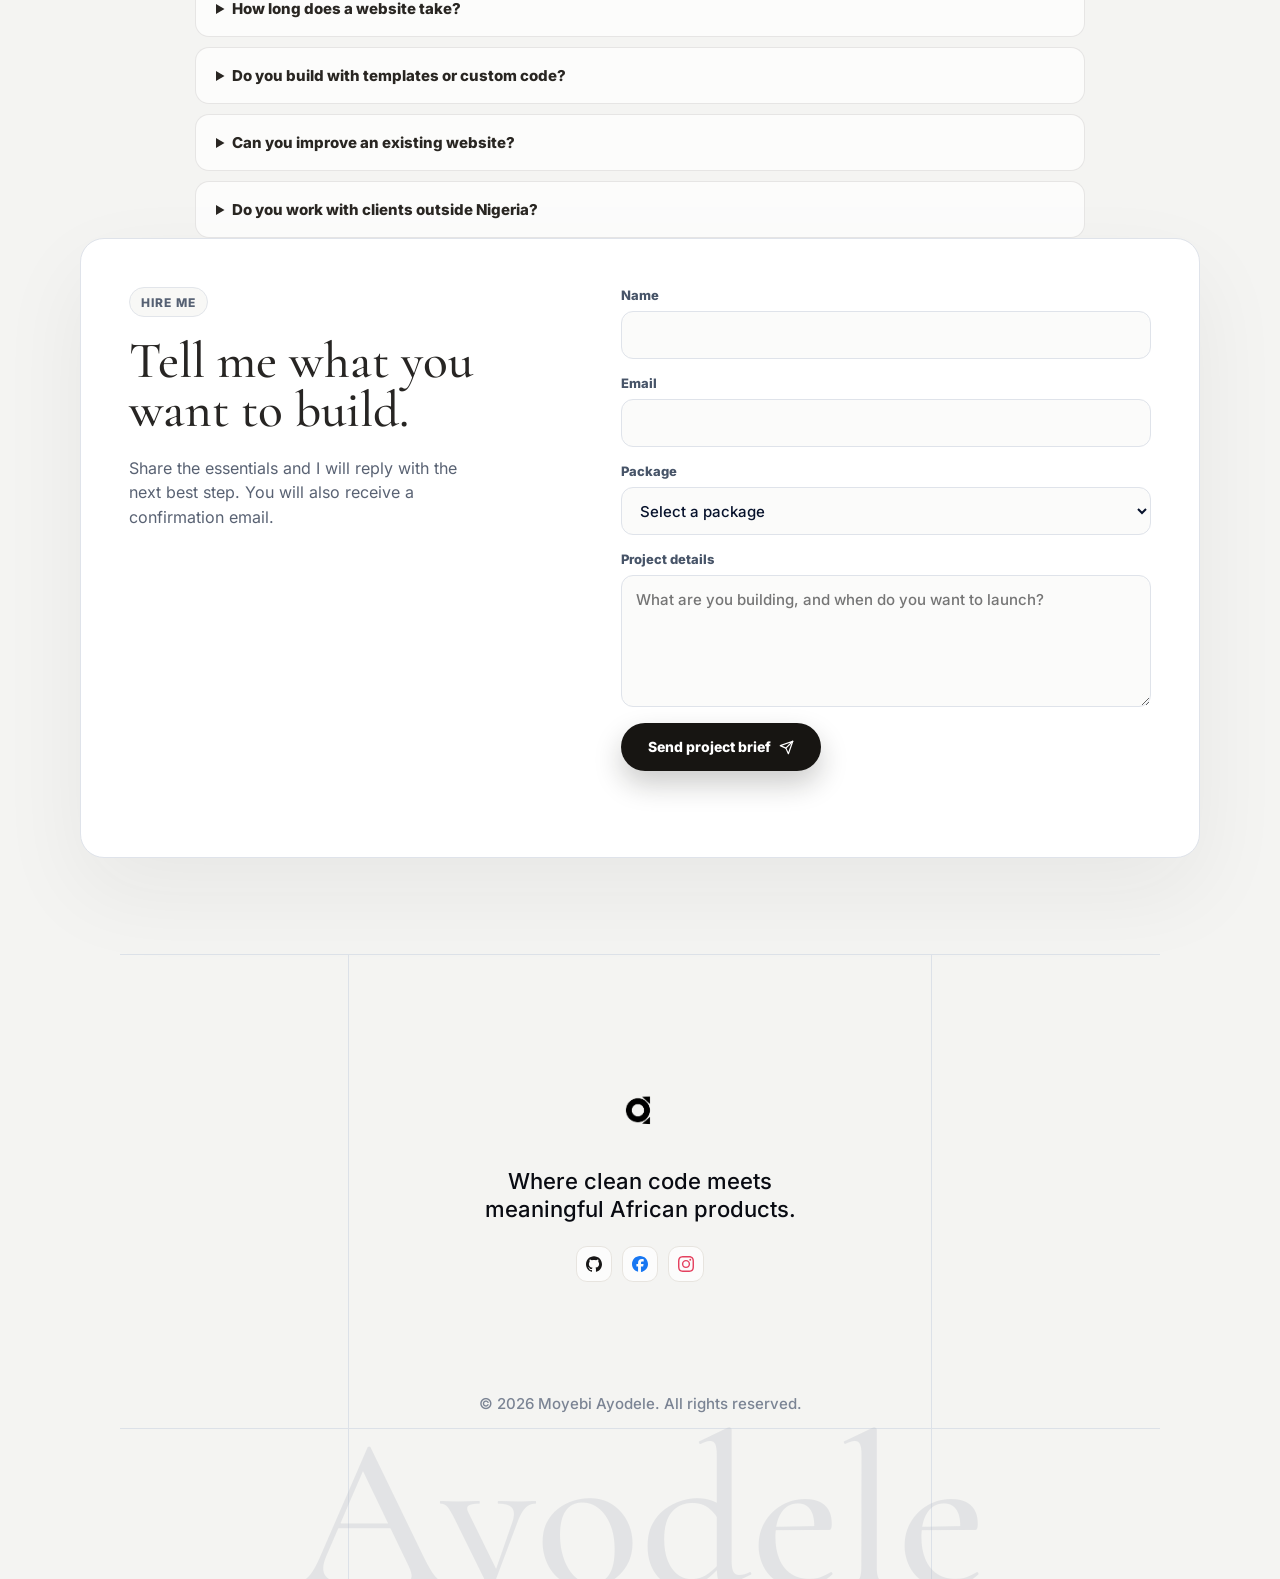
==== commit 2f68db99: "Improve SEO pages and sitewide navigation" ====
--- a/index.html
+++ b/index.html
@@ -5,7 +5,7 @@
     <meta name="viewport" content="width=device-width, initial-scale=1" />
     <meta
       name="description"
-      content="ayodev.tech is the portfolio of Ayodele, a product designer, developer, and founder building AI-native tools and digital infrastructure for the African market."
+      content="Ayodele is a website designer, product designer, and web app developer in Nigeria building fast websites, custom web apps, and AI-native products for African businesses."
     />
     <meta name="robots" content="index, follow" />
     <meta name="author" content="Moyebi Ayodele Oluwasegun" />
@@ -15,10 +15,10 @@
     <link rel="apple-touch-icon" sizes="180x180" href="/assets/apple-touch-icon.png" />
     <meta property="og:type" content="website" />
     <meta property="og:site_name" content="ayodev.tech" />
-    <meta property="og:title" content="ayodev.tech - Product Designer, Developer, Founder" />
+    <meta property="og:title" content="Ayodele - Website Designer & Web App Developer in Nigeria" />
     <meta
       property="og:description"
-      content="Portfolio of Ayodele, a product designer, developer, and founder building AI-native tools and digital infrastructure for the African market."
+      content="Portfolio of Ayodele, a website designer, product designer, and web app developer in Nigeria building fast websites, custom apps, and AI-native tools."
     />
     <meta property="og:url" content="https://ayodev.tech/" />
     <meta property="og:image" content="https://ayodev.tech/assets/ayodele-personal-logo.png" />
@@ -27,10 +27,10 @@
     <meta property="og:image:height" content="1000" />
     <meta property="og:image:alt" content="ayodev.tech logo" />
     <meta name="twitter:card" content="summary" />
-    <meta name="twitter:title" content="ayodev.tech - Product Designer, Developer, Founder" />
+    <meta name="twitter:title" content="Ayodele - Website Designer & Web App Developer in Nigeria" />
     <meta
       name="twitter:description"
-      content="Portfolio of Ayodele, a product designer, developer, and founder building AI-native tools and digital infrastructure for the African market."
+      content="Portfolio of Ayodele, a website designer, product designer, and web app developer in Nigeria building fast websites, custom apps, and AI-native tools."
     />
     <meta name="twitter:image" content="https://ayodev.tech/assets/ayodele-personal-logo.png" />
     <meta name="twitter:image:alt" content="ayodev.tech logo" />
@@ -42,8 +42,8 @@
         "alternateName": "Ayodele",
         "url": "https://ayodev.tech/",
         "email": "mailto:me@ayodev.tech",
-        "jobTitle": "Product Designer, Developer, and Founder",
-        "description": "Product designer, developer, and founder building AI-native tools and digital infrastructure for the African market.",
+        "jobTitle": "Website Designer, Product Designer, Web App Developer, and Founder",
+        "description": "Website designer, product designer, and web app developer in Nigeria building fast websites, custom web apps, and AI-native products for African businesses.",
         "sameAs": [
           "https://github.com/MoyebiAyo",
           "https://web.facebook.com/moyebi.ayodele/",
@@ -63,34 +63,129 @@
         }
       }
     </script>
-    <title>ayodev.tech - Product Designer, Developer, Founder</title>
+    <script type="application/ld+json">
+      {
+        "@context": "https://schema.org",
+        "@type": "ProfessionalService",
+        "name": "ayodev.tech",
+        "url": "https://ayodev.tech/",
+        "image": "https://ayodev.tech/assets/ayodele-personal-logo.png",
+        "email": "mailto:me@ayodev.tech",
+        "telephone": "+2348078933943",
+        "areaServed": ["Nigeria", "Africa", "Worldwide"],
+        "founder": {
+          "@type": "Person",
+          "name": "Moyebi Ayodele Oluwasegun"
+        },
+        "serviceType": [
+          "Website design",
+          "Portfolio website design",
+          "Business website design",
+          "Web app development",
+          "AI product development"
+        ],
+        "sameAs": [
+          "https://github.com/MoyebiAyo",
+          "https://web.facebook.com/moyebi.ayodele/",
+          "https://www.instagram.com/ayothedesigner_/"
+        ]
+      }
+    </script>
+    <script type="application/ld+json">
+      {
+        "@context": "https://schema.org",
+        "@type": "FAQPage",
+        "mainEntity": [
+          {
+            "@type": "Question",
+            "name": "How long does a website take?",
+            "acceptedAnswer": {
+              "@type": "Answer",
+              "text": "A focused landing page can launch in days. A fuller business website usually takes one to three weeks depending on content, revisions, and integrations."
+            }
+          },
+          {
+            "@type": "Question",
+            "name": "Do you build with templates or custom code?",
+            "acceptedAnswer": {
+              "@type": "Answer",
+              "text": "I use the simplest reliable approach for the job. That can be a lean static site, a custom frontend, or a full web app with backend logic."
+            }
+          },
+          {
+            "@type": "Question",
+            "name": "Can you improve an existing website?",
+            "acceptedAnswer": {
+              "@type": "Answer",
+              "text": "Yes. I can redesign pages, improve SEO structure, fix speed problems, improve mobile layout, and clean up conversion paths."
+            }
+          },
+          {
+            "@type": "Question",
+            "name": "Do you work with clients outside Nigeria?",
+            "acceptedAnswer": {
+              "@type": "Answer",
+              "text": "Yes. I work with Nigerian, African, and international clients through WhatsApp, email, and structured project check-ins."
+            }
+          }
+        ]
+      }
+    </script>
+    <title>Ayodele - Website Designer & Web App Developer in Nigeria</title>
     <link rel="stylesheet" href="styles.css?v=testimonial-full-review" />
   </head>
   <body>
     <header class="site-nav" aria-label="Primary navigation">
-      <a class="brand" href="#top" aria-label="Ayodele home">
-        <img src="assets/ayodele-personal-logo.png" alt="ayodev.tech logo" />
+      <a class="brand" href="/" aria-label="Ayodele home">
+        <img src="/assets/ayodele-personal-logo.png" alt="ayodev.tech logo" />
         <span>ayodev.tech</span>
       </a>
-      <nav>
-        <a href="#about">About</a>
-        <span aria-hidden="true">·</span>
-        <a href="#projects">Projects</a>
-        <span aria-hidden="true">·</span>
-        <a href="#pricing">Pricing</a>
-        <span aria-hidden="true">·</span>
-        <a href="#stack">Stack</a>
-      </nav>
-      <div class="nav-actions" aria-label="Social links">
-        <a href="https://github.com/MoyebiAyo" aria-label="GitHub">
-          <img src="assets/logos/github.svg" alt="GitHub logo" />
-        </a>
-        <a href="https://web.facebook.com/moyebi.ayodele/" aria-label="Facebook">
-          <img src="assets/logos/facebook.svg" alt="Facebook logo" />
-        </a>
-        <a href="https://www.instagram.com/ayothedesigner_/" aria-label="Instagram">
-          <img src="assets/logos/instagram.svg" alt="Instagram logo" />
-        </a>
+      <nav aria-label="Page menu shortcut"></nav>
+      <div class="nav-actions" aria-label="Social and page links">
+        <div class="nav-menu" data-nav-menu>
+          <button class="hamburger-button" type="button" aria-label="Open page menu" aria-expanded="false" aria-controls="page-menu" data-menu-toggle>
+            <span aria-hidden="true"></span>
+            <span aria-hidden="true"></span>
+            <span aria-hidden="true"></span>
+          </button>
+          <div class="page-menu" id="page-menu" hidden data-menu-panel>
+            <div>
+              <b>Main</b>
+              <a href="/">Home</a>
+              <a href="/#about">About</a>
+              <a href="/#services">Services</a>
+              <a href="/#projects">Projects</a>
+              <a href="/#showcase">Project showcase</a>
+              <a href="/#pricing">Pricing</a>
+              <a href="/#hire">Hire</a>
+            </div>
+            <div>
+              <b>Services</b>
+              <a href="/website-design-nigeria/">Website design in Nigeria</a>
+              <a href="/portfolio-website-design/">Portfolio website design</a>
+              <a href="/business-website-design/">Business website design</a>
+              <a href="/web-app-development/">Web app development</a>
+              <a href="/ai-product-development/">AI product development</a>
+            </div>
+            <div>
+              <b>Projects</b>
+              <a href="/projects/eventpass/">EventPass</a>
+              <a href="/projects/zahthic/">Zahthic Healthcare</a>
+              <a href="/projects/philsanconstruct/">Philsan Construct</a>
+            </div>
+            <div>
+              <b>Guides</b>
+              <a href="/guides/website-cost-nigeria/">Website cost in Nigeria</a>
+              <a href="/guides/portfolio-website-checklist/">Portfolio website checklist</a>
+              <a href="/guides/website-vs-web-app/">Website vs web app</a>
+              <a href="/guides/hiring-website-designer/">Hiring a website designer</a>
+              <a href="/intake.html">Project intake</a>
+            </div>
+          </div>
+        </div>
+        <a href="https://github.com/MoyebiAyo" aria-label="GitHub"><img src="/assets/logos/github.svg" alt="GitHub logo" /></a>
+        <a href="https://web.facebook.com/moyebi.ayodele/" aria-label="Facebook"><img src="/assets/logos/facebook.svg" alt="Facebook logo" /></a>
+        <a href="https://www.instagram.com/ayothedesigner_/" aria-label="Instagram"><img src="/assets/logos/instagram.svg" alt="Instagram logo" /></a>
       </div>
     </header>
 
@@ -119,13 +214,13 @@
           >
             <span class="trust-faces" aria-hidden="true">
               <span class="avatar">
-                <img src="assets/testimonials/apostle-turner-correct.png" alt="Apostle Turner testimonial portrait" />
+                <img src="assets/testimonials/apostle-turner-correct.webp" width="1254" height="1254" alt="Apostle Turner testimonial portrait" />
               </span>
               <span class="avatar">
-                <img src="assets/testimonials/okwuchi-praise-google.jpg" alt="Okwuchi Praise testimonial portrait" />
+                <img src="assets/testimonials/okwuchi-praise-google.webp" width="256" height="256" alt="Okwuchi Praise testimonial portrait" />
               </span>
               <span class="avatar">
-                <img src="assets/testimonials/funmi-dorcas-google.jpg" alt="Funmi Dorcas testimonial portrait" />
+                <img src="assets/testimonials/funmi-dorcas-google.webp" width="256" height="256" alt="Funmi Dorcas testimonial portrait" />
               </span>
             </span>
             <strong>Trusted by clients Worldwide</strong>
@@ -136,22 +231,22 @@
               <div class="testimonial-card-top">
                 <div class="testimonial-avatar-rail" aria-label="Choose testimonial">
                   <button class="active" type="button" aria-label="Show _apostleturner testimonial" data-testimonial-dot="0">
-                    <img src="assets/testimonials/apostle-turner-correct.png" alt="Apostle Turner testimonial portrait" />
+                    <img src="assets/testimonials/apostle-turner-correct.webp" width="1254" height="1254" alt="Apostle Turner testimonial portrait" />
                   </button>
                   <button type="button" aria-label="Show Okwuchi Praise Google review" data-testimonial-dot="1">
-                    <img src="assets/testimonials/okwuchi-praise-google.jpg" alt="Okwuchi Praise testimonial portrait" />
+                    <img src="assets/testimonials/okwuchi-praise-google.webp" width="256" height="256" alt="Okwuchi Praise testimonial portrait" />
                   </button>
                   <button type="button" aria-label="Show Gift Ejagbomo Google review" data-testimonial-dot="2">
-                    <img src="assets/testimonials/gift-ejagbomo-google.jpg" alt="Gift Ejagbomo testimonial portrait" />
+                    <img src="assets/testimonials/gift-ejagbomo-google.webp" width="256" height="256" alt="Gift Ejagbomo testimonial portrait" />
                   </button>
                   <button type="button" aria-label="Show Angela Nneoma Google review" data-testimonial-dot="3">
-                    <img src="assets/testimonials/angela-nneoma-google.jpg" alt="Angela Nneoma testimonial portrait" />
+                    <img src="assets/testimonials/angela-nneoma-google.webp" width="256" height="256" alt="Angela Nneoma testimonial portrait" />
                   </button>
                   <button type="button" aria-label="Show Cosmas Harrison Google review" data-testimonial-dot="4">
-                    <img src="assets/testimonials/cosmas-harrison-google.jpg" alt="Cosmas Harrison testimonial portrait" />
+                    <img src="assets/testimonials/cosmas-harrison-google.webp" width="256" height="256" alt="Cosmas Harrison testimonial portrait" />
                   </button>
                   <button type="button" aria-label="Show Funmi Dorcas Google review" data-testimonial-dot="5">
-                    <img src="assets/testimonials/funmi-dorcas-google.jpg" alt="Funmi Dorcas testimonial portrait" />
+                    <img src="assets/testimonials/funmi-dorcas-google.webp" width="256" height="256" alt="Funmi Dorcas testimonial portrait" />
                   </button>
                 </div>
                 <button class="testimonial-close" type="button" aria-label="Close testimonials" data-testimonial-close>
@@ -301,10 +396,10 @@
           </div>
         </div>
 
-        <h1>I build products Africans enjoy using.</h1>
+        <h1>Website designer and developer in Nigeria.</h1>
         <p class="hero-copy">
-          ayodev.tech - Product designer, developer, and founder building AI-native
-          tools and digital infrastructure for the African market.
+          I build fast business websites, portfolio websites, custom web apps,
+          and AI-native products for founders and teams serving African markets.
         </p>
         <a
           class="cta"
@@ -312,7 +407,7 @@
           target="_blank"
           rel="noopener noreferrer"
         >
-          Reach out
+          Start a project
           <span aria-hidden="true">
             <svg class="icon" viewBox="0 0 24 24">
               <path d="M5 12h14" />
@@ -332,7 +427,7 @@
               </svg>
             </span>
             <h2>Agile Development</h2>
-            <p>Fast cycles, tight feedback, features that ship without setbacks.</p>
+            <p>Fast cycles, tight feedback, websites and apps that launch cleanly.</p>
           </article>
           <article>
             <span class="point-icon green" aria-hidden="true">
@@ -342,7 +437,7 @@
               </svg>
             </span>
             <h2>Clean Codebase</h2>
-            <p>Structured, readable code that scales, hands off, and holds up.</p>
+            <p>Structured code for SEO, speed, accessibility, and future handoff.</p>
           </article>
           <article>
             <span class="point-icon violet" aria-hidden="true">
@@ -353,7 +448,7 @@
               </svg>
             </span>
             <h2>Sprint Delivery</h2>
-            <p>Focused sprints, clear milestones, every delivery on schedule.</p>
+            <p>Clear milestones from first brief to production deployment.</p>
           </article>
         </div>
       </section>
@@ -368,13 +463,15 @@
 
         <div class="bio-card-wrap">
           <div class="stamp" aria-hidden="true">
-            <img src="assets/red-wax-seal-transparent.png" alt="Red wax seal decoration" />
+            <img src="assets/red-wax-seal-transparent.webp" width="1206" height="1052" alt="Red wax seal decoration" loading="lazy" decoding="async" />
           </div>
           <article class="bio-card">
             <header>
               <img
                 class="founder-photo"
-                src="assets/founder-portrait.png"
+                src="assets/founder-portrait.webp"
+                width="520"
+                height="520"
                 alt="Portrait of Moyebi Ayodele Oluwasegun"
                 loading="lazy"
                 decoding="async"
@@ -557,7 +654,9 @@
             <div class="phone-bar"></div>
             <div class="phone-screen">
               <img
-                src="assets/projects/eventpass-mobile.jpg"
+                src="assets/projects/eventpass-mobile.webp"
+                width="720"
+                height="1612"
                 alt="Mobile screenshot of the EventPass website"
                 loading="lazy"
                 decoding="async"
@@ -579,29 +678,8 @@
           A closer look at the products and client sites I've shipped across events, healthcare, and construction.
         </p>
 
-        <div class="showcase-window" data-project-carousel>
-          <div class="showcase-tabs" aria-hidden="true">
-            <span class="active">&lt;/&gt; project-showcase.tsx</span>
-            <span>&lt;/&gt; client-sites.css</span>
-            <span><svg class="icon icon-sm" aria-hidden="true" viewBox="0 0 24 24"><path d="m8 5 11 7-11 7z" /></svg> Preview</span>
-          </div>
-
-          <div class="showcase-body">
-            <div class="showcase-code" aria-hidden="true">
-              <ol>
-                <li><span>const</span> projects = [</li>
-                <li>  { title: <b>"EventPass"</b>,</li>
-                <li>    type: <b>"AI event ticketing"</b>,</li>
-                <li>    market: <b>"Africa"</b> },</li>
-                <li>  { title: <b>"Zahthic"</b>,</li>
-                <li>    type: <b>"Healthcare website"</b> },</li>
-                <li>  { title: <b>"Philsan Construct"</b>,</li>
-                <li>    type: <b>"Construction presence"</b> }</li>
-                <li>];</li>
-              </ol>
-            </div>
-
-            <div class="showcase-preview">
+        <div class="showcase-window floating-showcase" data-project-carousel>
+          <div class="showcase-preview">
               <button class="carousel-arrow prev" type="button" aria-label="Previous project" data-project-prev>
                 <svg class="icon" aria-hidden="true" viewBox="0 0 24 24">
                   <path d="m15 18-6-6 6-6" />
@@ -609,24 +687,42 @@
               </button>
               <div class="project-track" data-project-track>
                 <article class="project-slide">
-                  <img src="assets/projects/eventpass.png" alt="EventPass website screenshot" />
-                  <div>
+                  <img src="assets/projects/eventpass.webp" width="1440" height="980" loading="eager" decoding="async" alt="EventPass website screenshot" />
+                  <div class="project-card-details">
                     <strong>EventPass</strong>
-                    <a href="https://theeventpass.com/">theeventpass.com</a>
+                    <p>AI event ticketing for African organizers.</p>
+                    <ul aria-label="EventPass project details">
+                      <li>Product</li>
+                      <li>AI tools</li>
+                      <li>Ticketing</li>
+                    </ul>
+                    <a href="/projects/eventpass/">Read case study</a>
                   </div>
                 </article>
                 <article class="project-slide">
-                  <img src="assets/projects/zahthic.png" alt="Zahthic website screenshot" />
-                  <div>
+                  <img src="assets/projects/zahthic.webp" width="1440" height="980" loading="eager" decoding="async" alt="Zahthic website screenshot" />
+                  <div class="project-card-details">
                     <strong>Zahthic Healthcare</strong>
-                    <a href="https://zahthic.com/">zahthic.com</a>
+                    <p>Healthcare website built around clarity and trust.</p>
+                    <ul aria-label="Zahthic project details">
+                      <li>Website</li>
+                      <li>Healthcare</li>
+                      <li>Trust</li>
+                    </ul>
+                    <a href="/projects/zahthic/">Read case study</a>
                   </div>
                 </article>
                 <article class="project-slide">
-                  <img src="assets/projects/philsanconstruct.png" alt="Philsan Construct website screenshot" />
-                  <div>
+                  <img src="assets/projects/philsanconstruct.webp" width="1440" height="980" loading="eager" decoding="async" alt="Philsan Construct website screenshot" />
+                  <div class="project-card-details">
                     <strong>Philsan Construct</strong>
-                    <a href="https://philsanconstruct.com/">philsanconstruct.com</a>
+                    <p>Construction business website for credibility and leads.</p>
+                    <ul aria-label="Philsan Construct project details">
+                      <li>Business</li>
+                      <li>Services</li>
+                      <li>Leads</li>
+                    </ul>
+                    <a href="/projects/philsanconstruct/">Read case study</a>
                   </div>
                 </article>
               </div>
@@ -641,7 +737,43 @@
                 <button type="button" aria-label="Show Philsan Construct" data-project-dot="2"></button>
               </div>
             </div>
-          </div>
+        </div>
+      </section>
+
+      <section id="services" class="section seo-services" aria-labelledby="services-title">
+        <div class="service-intro">
+          <span class="price-kicker">Services</span>
+          <h2 id="services-title">Search-ready websites and products for serious businesses.</h2>
+          <p class="section-copy">
+            Clear strategy, polished design, strong technical implementation, and pages built around how your customers search.
+          </p>
+        </div>
+        <div class="service-grid">
+          <a class="service-tile" href="/website-design-nigeria/">
+            <b>Website design in Nigeria</b>
+            <p>Business websites with strong structure, mobile polish, fast load times, and conversion-focused copy.</p>
+            <span>Explore service</span>
+          </a>
+          <a class="service-tile" href="/portfolio-website-design/">
+            <b>Portfolio website design</b>
+            <p>Personal sites for founders, designers, developers, creators, and consultants who need trust fast.</p>
+            <span>Explore service</span>
+          </a>
+          <a class="service-tile" href="/business-website-design/">
+            <b>Business website design</b>
+            <p>Service pages, pricing, testimonials, lead forms, and launch support for growing brands.</p>
+            <span>Explore service</span>
+          </a>
+          <a class="service-tile" href="/web-app-development/">
+            <b>Web app development</b>
+            <p>Dashboards, MVPs, payment flows, authentication, databases, and custom product logic.</p>
+            <span>Explore service</span>
+          </a>
+          <a class="service-tile" href="/ai-product-development/">
+            <b>AI product development</b>
+            <p>AI-assisted workflows, product prototypes, automation, and practical tools for African teams.</p>
+            <span>Explore service</span>
+          </a>
         </div>
       </section>
 
@@ -716,6 +848,40 @@
               <svg class="icon icon-sm" aria-hidden="true" viewBox="0 0 24 24"><path d="M7 17 17 7" /><path d="M9 7h8v8" /></svg>
             </a>
           </article>
+        </div>
+      </section>
+
+      <section class="section article-links" aria-labelledby="learn-title">
+        <span class="price-kicker">Learn</span>
+        <h2 id="learn-title">Useful guides before you hire a website designer.</h2>
+        <div class="article-grid">
+          <a href="/guides/website-cost-nigeria/">How much does a website cost in Nigeria?</a>
+          <a href="/guides/portfolio-website-checklist/">What should a portfolio website include?</a>
+          <a href="/guides/website-vs-web-app/">Website vs web app: which one do you need?</a>
+          <a href="/guides/hiring-website-designer/">How to prepare before hiring a website designer</a>
+        </div>
+      </section>
+
+      <section class="section faq-section" aria-labelledby="faq-title">
+        <span class="price-kicker">FAQ</span>
+        <h2 id="faq-title">Questions clients ask before we start.</h2>
+        <div class="faq-list">
+          <details>
+            <summary>How long does a website take?</summary>
+            <p>A focused landing page can launch in days. A fuller business website usually takes one to three weeks depending on content, revisions, and integrations.</p>
+          </details>
+          <details>
+            <summary>Do you build with templates or custom code?</summary>
+            <p>I use the simplest reliable approach for the job. That can be a lean static site, a custom frontend, or a full web app with backend logic.</p>
+          </details>
+          <details>
+            <summary>Can you improve an existing website?</summary>
+            <p>Yes. I can redesign pages, improve SEO structure, fix speed problems, improve mobile layout, and clean up conversion paths.</p>
+          </details>
+          <details>
+            <summary>Do you work with clients outside Nigeria?</summary>
+            <p>Yes. I work with Nigerian, African, and international clients through WhatsApp, email, and structured project check-ins.</p>
+          </details>
         </div>
       </section>
 
@@ -762,29 +928,19 @@
     </main>
 
     <footer id="footer">
-      <img src="assets/ayodele-personal-logo.png" alt="ayodev.tech logo" />
+      <img src="/assets/ayodele-personal-logo.png" alt="ayodev.tech logo" />
       <h2>Where clean code meets meaningful African products.</h2>
       <div>
-        <a href="https://github.com/MoyebiAyo" aria-label="GitHub">
-          <img src="assets/logos/github.svg" alt="GitHub logo" />
-        </a>
-        <a href="https://web.facebook.com/moyebi.ayodele/" aria-label="Facebook">
-          <img src="assets/logos/facebook.svg" alt="Facebook logo" />
-        </a>
-        <a href="https://www.instagram.com/ayothedesigner_/" aria-label="Instagram">
-          <img src="assets/logos/instagram.svg" alt="Instagram logo" />
-        </a>
+        <a href="https://github.com/MoyebiAyo" aria-label="GitHub"><img src="/assets/logos/github.svg" alt="GitHub logo" /></a>
+        <a href="https://web.facebook.com/moyebi.ayodele/" aria-label="Facebook"><img src="/assets/logos/facebook.svg" alt="Facebook logo" /></a>
+        <a href="https://www.instagram.com/ayothedesigner_/" aria-label="Instagram"><img src="/assets/logos/instagram.svg" alt="Instagram logo" /></a>
       </div>
       <p>© 2026 Moyebi Ayodele. All rights reserved.</p>
       <strong aria-hidden="true">Ayodele</strong>
-      <a class="to-top" href="#top" aria-label="Back to top">
-        <svg class="icon" aria-hidden="true" viewBox="0 0 24 24">
-          <path d="m6 15 6-6 6 6" />
-        </svg>
-      </a>
+      <a class="to-top" href="#top" aria-label="Back to top"><svg class="icon" aria-hidden="true" viewBox="0 0 24 24"><path d="m6 15 6-6 6 6" /></svg></a>
     </footer>
     <script>
-      (() => {
+(() => {
         const module = document.querySelector("[data-testimonials]");
         if (!module) return;
 
@@ -1037,5 +1193,7 @@
         });
       })();
     </script>
+
+<script src="/assets/site-menu.js"></script>
   </body>
 </html>
--- a/styles.css
+++ b/styles.css
@@ -1,3 +1,83 @@
+@font-face {
+  font-family: "Cormorant Garamond";
+  src: url("assets/fonts/cormorant-garamond-400.ttf") format("truetype");
+  font-weight: 400;
+  font-style: normal;
+  font-display: swap;
+}
+
+@font-face {
+  font-family: "Cormorant Garamond";
+  src: url("assets/fonts/cormorant-garamond-500.ttf") format("truetype");
+  font-weight: 500;
+  font-style: normal;
+  font-display: swap;
+}
+
+@font-face {
+  font-family: "Cormorant Garamond";
+  src: url("assets/fonts/cormorant-garamond-600.ttf") format("truetype");
+  font-weight: 600;
+  font-style: normal;
+  font-display: swap;
+}
+
+@font-face {
+  font-family: "Cormorant Garamond";
+  src: url("assets/fonts/cormorant-garamond-700.ttf") format("truetype");
+  font-weight: 700;
+  font-style: normal;
+  font-display: swap;
+}
+
+@font-face {
+  font-family: "Inter";
+  src: url("assets/fonts/inter-400.ttf") format("truetype");
+  font-weight: 400;
+  font-style: normal;
+  font-display: swap;
+}
+
+@font-face {
+  font-family: "Inter";
+  src: url("assets/fonts/inter-500.ttf") format("truetype");
+  font-weight: 500;
+  font-style: normal;
+  font-display: swap;
+}
+
+@font-face {
+  font-family: "Inter";
+  src: url("assets/fonts/inter-600.ttf") format("truetype");
+  font-weight: 600;
+  font-style: normal;
+  font-display: swap;
+}
+
+@font-face {
+  font-family: "Inter";
+  src: url("assets/fonts/inter-700.ttf") format("truetype");
+  font-weight: 700;
+  font-style: normal;
+  font-display: swap;
+}
+
+@font-face {
+  font-family: "Inter";
+  src: url("assets/fonts/inter-800.ttf") format("truetype");
+  font-weight: 800;
+  font-style: normal;
+  font-display: swap;
+}
+
+@font-face {
+  font-family: "Inter";
+  src: url("assets/fonts/inter-900.ttf") format("truetype");
+  font-weight: 900;
+  font-style: normal;
+  font-display: swap;
+}
+
 :root {
   --bg: #f4f4f2;
   --card: #ffffff;
@@ -6,8 +86,8 @@
   --soft: #dfddd8;
   --line: #e7e4df;
   --shadow: 0 22px 60px rgba(32, 30, 27, 0.06);
-  --serif: Georgia, "Times New Roman", serif;
-  --sans: Inter, ui-sans-serif, system-ui, -apple-system, BlinkMacSystemFont, "Segoe UI", sans-serif;
+  --serif: "Cormorant Garamond", Georgia, "Times New Roman", serif;
+  --sans: "Inter", ui-sans-serif, system-ui, -apple-system, BlinkMacSystemFont, "Segoe UI", sans-serif;
 }
 
 * {
@@ -59,7 +139,7 @@
   display: flex;
   align-items: center;
   justify-content: space-between;
-  width: min(770px, calc(100% - 28px));
+  width: min(850px, calc(100% - 28px));
   height: 72px;
   margin: 0 auto;
   padding: 14px 16px 14px 18px;
@@ -75,7 +155,7 @@
   backdrop-filter: blur(26px) saturate(170%) contrast(1.04);
   -webkit-backdrop-filter: blur(26px) saturate(170%) contrast(1.04);
   isolation: isolate;
-  overflow: hidden;
+  overflow: visible;
 }
 
 .site-nav::before {
@@ -137,10 +217,10 @@
 }
 
 .site-nav nav {
-  gap: 20px;
+  flex: 1;
   color: #475468;
   font-size: 14px;
-  font-weight: 520;
+  font-weight: 700;
 }
 
 .site-nav nav span {
@@ -148,13 +228,15 @@
 }
 
 .nav-actions {
+  position: relative;
   justify-content: flex-end;
   gap: 10px;
-  min-width: 184px;
+  min-width: 224px;
 }
 
 .nav-actions a,
-footer div a {
+footer div a,
+.hamburger-button {
   display: grid;
   place-items: center;
   width: 36px;
@@ -167,6 +249,101 @@
   background: rgba(255, 255, 255, 0.72);
   backdrop-filter: blur(12px);
   -webkit-backdrop-filter: blur(12px);
+}
+
+.nav-menu {
+  position: relative;
+}
+
+.hamburger-button {
+  display: flex;
+  flex-direction: column;
+  align-items: center;
+  justify-content: center;
+  gap: 4px;
+  padding: 0;
+  cursor: pointer;
+}
+
+.hamburger-button span {
+  display: block;
+  width: 15px;
+  height: 2px;
+  border-radius: 999px;
+  background: currentColor;
+  transition:
+    opacity 180ms ease,
+    transform 180ms ease;
+}
+
+.nav-menu.is-open .hamburger-button span:nth-child(1) {
+  transform: translateY(6px) rotate(45deg);
+}
+
+.nav-menu.is-open .hamburger-button span:nth-child(2) {
+  opacity: 0;
+}
+
+.nav-menu.is-open .hamburger-button span:nth-child(3) {
+  transform: translateY(-6px) rotate(-45deg);
+}
+
+.page-menu {
+  position: absolute;
+  top: calc(100% + 14px);
+  right: 0;
+  z-index: 50;
+  display: grid;
+  grid-template-columns: repeat(2, minmax(190px, 1fr));
+  gap: 18px;
+  width: min(520px, calc(100vw - 28px));
+  padding: 20px;
+  border: 1px solid rgba(255, 255, 255, 0.74);
+  border-radius: 18px;
+  background:
+    linear-gradient(135deg, rgba(255, 255, 255, 0.96), rgba(255, 255, 255, 0.78)),
+    rgba(255, 255, 255, 0.9);
+  box-shadow: 0 28px 70px rgba(32, 30, 27, 0.18);
+  backdrop-filter: blur(24px) saturate(160%);
+  -webkit-backdrop-filter: blur(24px) saturate(160%);
+  text-align: left;
+}
+
+.page-menu div {
+  display: grid;
+  gap: 8px;
+  align-content: start;
+}
+
+.page-menu b {
+  margin-bottom: 4px;
+  color: #292622;
+  font-size: 12px;
+  font-weight: 900;
+}
+
+.page-menu a {
+  display: block;
+  width: auto;
+  height: auto;
+  min-width: 0;
+  padding: 9px 10px;
+  border: 0;
+  border-radius: 10px;
+  background: transparent;
+  backdrop-filter: none;
+  -webkit-backdrop-filter: none;
+  color: #475468;
+  font-size: 13px;
+  font-weight: 750;
+  line-height: 1.2;
+}
+
+.page-menu a:hover,
+.page-menu a:focus-visible {
+  background: rgba(15, 118, 110, 0.1);
+  color: #0f766e;
+  outline: none;
 }
 
 .nav-actions img,
@@ -777,6 +954,140 @@
   min-width: 0;
 }
 
+.seo-services,
+.article-links,
+.faq-section {
+  margin-top: 96px;
+}
+
+.service-intro {
+  max-width: 680px;
+  margin: 0 auto 30px;
+}
+
+.service-grid {
+  display: grid;
+  grid-template-columns: repeat(6, 1fr);
+  gap: 14px;
+  text-align: left;
+}
+
+.service-tile {
+  grid-column: span 2;
+  min-height: 220px;
+  padding: 24px;
+  border: 1px solid rgba(39, 37, 35, 0.1);
+  border-radius: 16px;
+  background:
+    linear-gradient(180deg, rgba(255, 255, 255, 0.9), rgba(255, 255, 255, 0.58)),
+    #fff;
+  color: var(--ink);
+  box-shadow: 0 10px 24px rgba(32, 30, 27, 0.05);
+  transition:
+    border-color 180ms ease,
+    box-shadow 180ms ease,
+    transform 180ms ease;
+}
+
+.service-tile:nth-child(4),
+.service-tile:nth-child(5) {
+  grid-column: span 3;
+}
+
+.service-tile:hover {
+  border-color: rgba(15, 118, 110, 0.32);
+  box-shadow: 0 18px 36px rgba(32, 30, 27, 0.08);
+  transform: translateY(-3px);
+}
+
+.service-tile b {
+  display: block;
+  max-width: 260px;
+  font-family: var(--serif);
+  font-size: 30px;
+  font-weight: 500;
+  line-height: 1.02;
+}
+
+.service-tile p {
+  margin: 18px 0 0;
+  color: #5f5a54;
+  line-height: 1.6;
+}
+
+.service-tile span,
+.article-grid a::after {
+  display: inline-flex;
+  margin-top: 22px;
+  color: #0f766e;
+  font-weight: 800;
+}
+
+.article-grid {
+  display: grid;
+  grid-template-columns: repeat(2, minmax(0, 1fr));
+  gap: 12px;
+  margin-top: 26px;
+  text-align: left;
+}
+
+.article-grid a {
+  min-height: 112px;
+  padding: 20px;
+  border: 1px solid rgba(39, 37, 35, 0.1);
+  border-radius: 14px;
+  background: rgba(255, 255, 255, 0.7);
+  color: #292622;
+  font-family: var(--serif);
+  font-size: 25px;
+  line-height: 1.1;
+  transition:
+    border-color 180ms ease,
+    transform 180ms ease;
+}
+
+.article-grid a::after {
+  content: "Read guide";
+  display: block;
+  margin-top: 14px;
+  font-family: var(--sans);
+  font-size: 13px;
+}
+
+.article-grid a:hover {
+  border-color: rgba(15, 118, 110, 0.32);
+  transform: translateY(-2px);
+}
+
+.faq-list {
+  display: grid;
+  gap: 10px;
+  margin-top: 28px;
+  text-align: left;
+}
+
+.faq-list details {
+  border: 1px solid rgba(39, 37, 35, 0.1);
+  border-radius: 14px;
+  background: rgba(255, 255, 255, 0.68);
+  overflow: hidden;
+}
+
+.faq-list summary {
+  cursor: pointer;
+  padding: 18px 20px;
+  color: #292622;
+  font-weight: 800;
+  list-style-position: inside;
+}
+
+.faq-list p {
+  margin: 0;
+  padding: 0 20px 20px;
+  color: #5f5a54;
+  line-height: 1.65;
+}
+
 .hero-points article::before {
   content: "";
   position: absolute;
@@ -1508,6 +1819,44 @@
   overflow: hidden;
 }
 
+.floating-showcase {
+  position: relative;
+  width: min(760px, 100%);
+  margin: 50px auto 0;
+  border: 0;
+  border-radius: 0;
+  background: transparent;
+  box-shadow: none;
+  overflow: visible;
+}
+
+.floating-showcase::before,
+.floating-showcase::after {
+  content: "";
+  position: absolute;
+  left: 50%;
+  z-index: 0;
+  width: min(470px, 78%);
+  height: 86%;
+  border: 1px solid rgba(255, 255, 255, 0.16);
+  border-radius: 32px;
+  background: #07131b;
+  box-shadow: 0 26px 70px rgba(7, 19, 27, 0.14);
+  pointer-events: none;
+}
+
+.floating-showcase::before {
+  top: 18px;
+  opacity: 0.22;
+  transform: translateX(calc(-50% - 42px)) rotate(-5deg) scale(0.94);
+}
+
+.floating-showcase::after {
+  top: 10px;
+  opacity: 0.32;
+  transform: translateX(calc(-50% + 42px)) rotate(5deg) scale(0.96);
+}
+
 .showcase-tabs {
   display: flex;
   align-items: center;
@@ -1579,6 +1928,13 @@
   min-height: 560px;
   padding: 52px 74px 72px;
   overflow: hidden;
+}
+
+.floating-showcase .showcase-preview {
+  z-index: 1;
+  min-height: 560px;
+  padding: 18px 96px 58px;
+  overflow: visible;
 }
 
 .project-track {
@@ -1604,6 +1960,102 @@
     opacity 360ms ease,
     filter 360ms ease;
   will-change: transform, opacity;
+}
+
+.floating-showcase .project-slide {
+  top: 50%;
+  width: min(100%, 430px);
+  min-height: 500px;
+  padding: 24px;
+  border-radius: 34px;
+  background:
+    linear-gradient(180deg, rgba(255, 255, 255, 0.06), rgba(255, 255, 255, 0)),
+    #06131b;
+  color: #fff;
+  box-shadow:
+    0 34px 72px rgba(7, 19, 27, 0.26),
+    inset 0 1px 0 rgba(255, 255, 255, 0.1);
+}
+
+.floating-showcase .project-slide img {
+  height: auto;
+  max-height: 236px;
+  aspect-ratio: 16 / 11;
+  border: 0;
+  border-radius: 20px;
+  object-fit: cover;
+  background: #fff;
+  box-shadow: none;
+}
+
+.floating-showcase .project-card-details {
+  display: block;
+  margin-top: 20px;
+  color: #fff;
+}
+
+.floating-showcase .project-card-details strong {
+  display: block;
+  color: #fff;
+  font-size: 24px;
+  line-height: 1.1;
+}
+
+.floating-showcase .project-card-details p {
+  margin: 10px 0 0;
+  color: rgba(255, 255, 255, 0.72);
+  font-size: 14px;
+  line-height: 1.55;
+}
+
+.floating-showcase .project-card-details ul {
+  display: flex;
+  flex-wrap: wrap;
+  gap: 9px;
+  margin: 18px 0 0;
+  padding: 0;
+  list-style: none;
+}
+
+.floating-showcase .project-card-details li {
+  padding: 10px 12px;
+  border-radius: 9px;
+  background: rgba(255, 255, 255, 0.1);
+  color: rgba(255, 255, 255, 0.86);
+  font-size: 13px;
+  font-weight: 800;
+}
+
+.floating-showcase .project-card-details a {
+  display: flex;
+  align-items: center;
+  justify-content: center;
+  min-height: 46px;
+  margin-top: 22px;
+  border-radius: 13px;
+  background: linear-gradient(180deg, #19a79b, #0f766e);
+  color: #fff;
+  font-size: 14px;
+  font-weight: 900;
+  text-decoration: none;
+  box-shadow: 0 14px 28px rgba(15, 118, 110, 0.28);
+}
+
+.floating-showcase .project-slide.next {
+  opacity: 0.54;
+  filter: saturate(0.78);
+  transform: translate(calc(-50% + 58px), calc(-50% - 8px)) scale(0.91) rotate(5deg);
+}
+
+.floating-showcase .project-slide.prev {
+  opacity: 0.42;
+  filter: saturate(0.72);
+  transform: translate(calc(-50% - 58px), calc(-50% + 8px)) scale(0.89) rotate(-5deg);
+}
+
+.floating-showcase .project-slide.hidden {
+  opacity: 0;
+  transform: translate(calc(-50% + 92px), calc(-50% - 8px)) scale(0.82);
 }
 
 .project-slide.active {
@@ -2428,6 +2880,170 @@
   transform: translateY(-2px);
 }
 
+.seo-page {
+  background:
+    radial-gradient(circle at 12% 6%, rgba(15, 118, 110, 0.08), transparent 32%),
+    var(--bg);
+}
+
+.page-shell {
+  width: min(1080px, calc(100% - 32px));
+  margin: 0 auto;
+}
+
+.page-hero {
+  display: grid;
+  grid-template-columns: minmax(0, 1.2fr) minmax(280px, 0.8fr);
+  gap: 38px;
+  align-items: center;
+  padding: 62px 0 48px;
+}
+
+.page-hero h1 {
+  max-width: 760px;
+  margin: 0;
+  font-size: clamp(46px, 5.8vw, 76px);
+  line-height: 0.96;
+}
+
+.page-hero p {
+  max-width: 610px;
+  color: #5f5a54;
+  font-size: 17px;
+  line-height: 1.58;
+}
+
+.page-panel {
+  justify-self: end;
+  width: min(100%, 414px);
+  padding: 24px;
+  border: 1px solid rgba(39, 37, 35, 0.1);
+  border-radius: 16px;
+  background: rgba(255, 255, 255, 0.74);
+  box-shadow: 0 18px 44px rgba(32, 30, 27, 0.06);
+}
+
+.page-panel b {
+  display: block;
+  margin-bottom: 12px;
+  color: #292622;
+  font-size: 14px;
+}
+
+.page-panel ul,
+.content-block ul {
+  margin: 0;
+  padding-left: 18px;
+  color: #5f5a54;
+  line-height: 1.75;
+}
+
+.page-actions {
+  display: flex;
+  flex-wrap: wrap;
+  gap: 10px;
+  align-items: center;
+  margin-top: 26px;
+}
+
+.page-actions .cta {
+  min-height: 56px;
+  margin-top: 0;
+}
+
+.secondary-cta {
+  display: inline-flex;
+  align-items: center;
+  justify-content: center;
+  min-height: 58px;
+  padding: 0 22px;
+  border: 1px solid rgba(39, 37, 35, 0.16);
+  border-radius: 999px;
+  background: rgba(255, 255, 255, 0.54);
+  color: #292622;
+  box-shadow:
+    inset 0 1px 0 rgba(255, 255, 255, 0.84),
+    0 12px 24px rgba(32, 30, 27, 0.05);
+  font-size: 15px;
+  font-weight: 800;
+  line-height: 1;
+  text-decoration: none;
+  transition:
+    border-color 180ms ease,
+    box-shadow 180ms ease,
+    transform 180ms ease;
+  white-space: nowrap;
+}
+
+.secondary-cta:hover {
+  border-color: rgba(15, 118, 110, 0.32);
+  box-shadow:
+    inset 0 1px 0 rgba(255, 255, 255, 0.92),
+    0 16px 30px rgba(32, 30, 27, 0.08);
+  transform: translateY(-2px);
+}
+
+.content-band {
+  padding: 52px 0;
+  border-top: 1px solid rgba(39, 37, 35, 0.08);
+}
+
+.content-band h2 {
+  max-width: 780px;
+  margin: 0 0 18px;
+  font-size: clamp(34px, 4vw, 56px);
+  line-height: 1;
+}
+
+.content-band > p,
+.content-block p {
+  max-width: 720px;
+  color: #5f5a54;
+  line-height: 1.7;
+}
+
+.content-grid {
+  display: grid;
+  grid-template-columns: repeat(3, minmax(0, 1fr));
+  gap: 14px;
+  margin-top: 26px;
+}
+
+.content-block {
+  padding: 22px;
+  border: 1px solid rgba(39, 37, 35, 0.1);
+  border-radius: 14px;
+  background: rgba(255, 255, 255, 0.68);
+}
+
+.content-block h3 {
+  margin: 0 0 12px;
+  color: #292622;
+  font-size: 20px;
+}
+
+.case-image {
+  width: 100%;
+  height: auto;
+  margin-top: 28px;
+  border: 1px solid rgba(39, 37, 35, 0.1);
+  border-radius: 16px;
+  background: #fff;
+  box-shadow: 0 18px 44px rgba(32, 30, 27, 0.08);
+}
+
+.seo-footer-links {
+  display: flex;
+  flex-wrap: wrap;
+  gap: 12px;
+  margin-top: 18px;
+}
+
+.seo-footer-links a {
+  color: #0f766e;
+  font-weight: 800;
+}
+
 @media (max-width: 760px) {
   body {
     background: var(--bg);
@@ -2471,10 +3087,30 @@
     min-width: auto;
   }
 
-  .nav-actions a {
+  .nav-actions a,
+  .hamburger-button {
     width: 32px;
     height: 32px;
     border-radius: 9px;
+  }
+
+  .page-menu {
+    position: fixed;
+    top: 68px;
+    right: 12px;
+    left: 12px;
+    grid-template-columns: 1fr;
+    gap: 14px;
+    width: auto;
+    max-height: min(620px, calc(100dvh - 88px));
+    padding: 16px;
+    overflow-y: auto;
+    border-radius: 16px;
+  }
+
+  .page-menu a {
+    padding: 8px 9px;
+    font-size: 12px;
   }
 
   .nav-actions img {
@@ -2624,6 +3260,103 @@
     line-height: 1.35;
   }
 
+  .seo-services,
+  .article-links,
+  .faq-section {
+    width: calc(100% - 28px);
+    margin-top: 54px;
+  }
+
+  .service-grid,
+  .article-grid {
+    grid-template-columns: 1fr;
+  }
+
+  .service-tile,
+  .service-tile:nth-child(4),
+  .service-tile:nth-child(5) {
+    grid-column: auto;
+    min-height: auto;
+    padding: 20px;
+    border-radius: 14px;
+  }
+
+  .service-tile b {
+    max-width: none;
+    font-size: 24px;
+  }
+
+  .service-tile p {
+    margin-top: 12px;
+    font-size: 13px;
+  }
+
+  .article-grid a {
+    min-height: auto;
+    font-size: 21px;
+  }
+
+  .faq-list summary {
+    padding: 16px;
+  }
+
+  .faq-list p {
+    padding: 0 16px 16px;
+    font-size: 13px;
+  }
+
+  .page-shell {
+    width: calc(100% - 28px);
+  }
+
+  .page-hero {
+    grid-template-columns: 1fr;
+    gap: 20px;
+    padding: 38px 0 34px;
+  }
+
+  .page-hero h1 {
+    font-size: clamp(38px, 11vw, 50px);
+  }
+
+  .page-hero p {
+    font-size: 15px;
+    line-height: 1.56;
+  }
+
+  .page-panel {
+    justify-self: stretch;
+    width: 100%;
+  }
+
+  .page-actions {
+    gap: 10px;
+    margin-top: 22px;
+  }
+
+  .page-actions .cta {
+    min-height: 58px;
+    margin-top: 0;
+  }
+
+  .secondary-cta {
+    min-height: 58px;
+    padding: 0 20px;
+    font-size: 14px;
+  }
+
+  .content-band {
+    padding: 38px 0;
+  }
+
+  .content-band h2 {
+    font-size: clamp(30px, 9vw, 42px);
+  }
+
+  .content-grid {
+    grid-template-columns: 1fr;
+  }
+
   .section-label {
     width: calc(100% - 28px);
     margin-bottom: 30px;
@@ -2941,6 +3674,28 @@
     border-radius: 18px;
   }
 
+  .floating-showcase {
+    width: 100%;
+    margin-top: 34px;
+  }
+
+  .floating-showcase::before,
+  .floating-showcase::after {
+    width: 78%;
+    height: 84%;
+    border-radius: 28px;
+  }
+
+  .floating-showcase::before {
+    top: 18px;
+    transform: translateX(calc(-50% - 22px)) rotate(-4deg) scale(0.94);
+  }
+
+  .floating-showcase::after {
+    top: 10px;
+    transform: translateX(calc(-50% + 22px)) rotate(4deg) scale(0.96);
+  }
+
   .showcase-tabs {
     gap: 16px;
     height: 44px;
@@ -2963,12 +3718,69 @@
     padding: 28px 18px 54px;
   }
 
+  .floating-showcase .showcase-preview {
+    min-height: 500px;
+    padding: 14px 34px 54px;
+  }
+
   .project-track {
     min-height: 308px;
   }
 
   .project-slide {
     width: calc(100% - 18px);
+  }
+
+  .floating-showcase .project-slide {
+    width: min(100%, 286px);
+    min-height: 438px;
+    padding: 18px;
+    border-radius: 28px;
+  }
+
+  .floating-showcase .project-slide img {
+    max-height: 176px;
+    aspect-ratio: 16 / 11;
+    border-radius: 16px;
+  }
+
+  .floating-showcase .project-card-details {
+    margin-top: 16px;
+  }
+
+  .floating-showcase .project-card-details strong {
+    font-size: 20px;
+  }
+
+  .floating-showcase .project-card-details p {
+    font-size: 12px;
+  }
+
+  .floating-showcase .project-card-details ul {
+    gap: 7px;
+    margin-top: 14px;
+  }
+
+  .floating-showcase .project-card-details li {
+    padding: 8px 9px;
+    font-size: 11px;
+  }
+
+  .floating-showcase .project-card-details a {
+    min-height: 42px;
+    margin-top: 18px;
+    border-radius: 11px;
+    font-size: 12px;
+  }
+
+  .floating-showcase .project-slide.next {
+    opacity: 0.42;
+    transform: translate(calc(-50% + 26px), calc(-50% - 8px)) scale(0.9) rotate(4deg);
+  }
+
+  .floating-showcase .project-slide.prev {
+    opacity: 0.3;
+    transform: translate(calc(-50% - 22px), calc(-50% + 8px)) scale(0.88) rotate(-4deg);
   }
 
   .project-slide.next {
@@ -3251,6 +4063,12 @@
     height: 30px;
   }
 
+  .page-menu a {
+    display: block;
+    width: auto;
+    height: auto;
+  }
+
   .nav-actions img {
     width: 14px;
     height: 14px;
